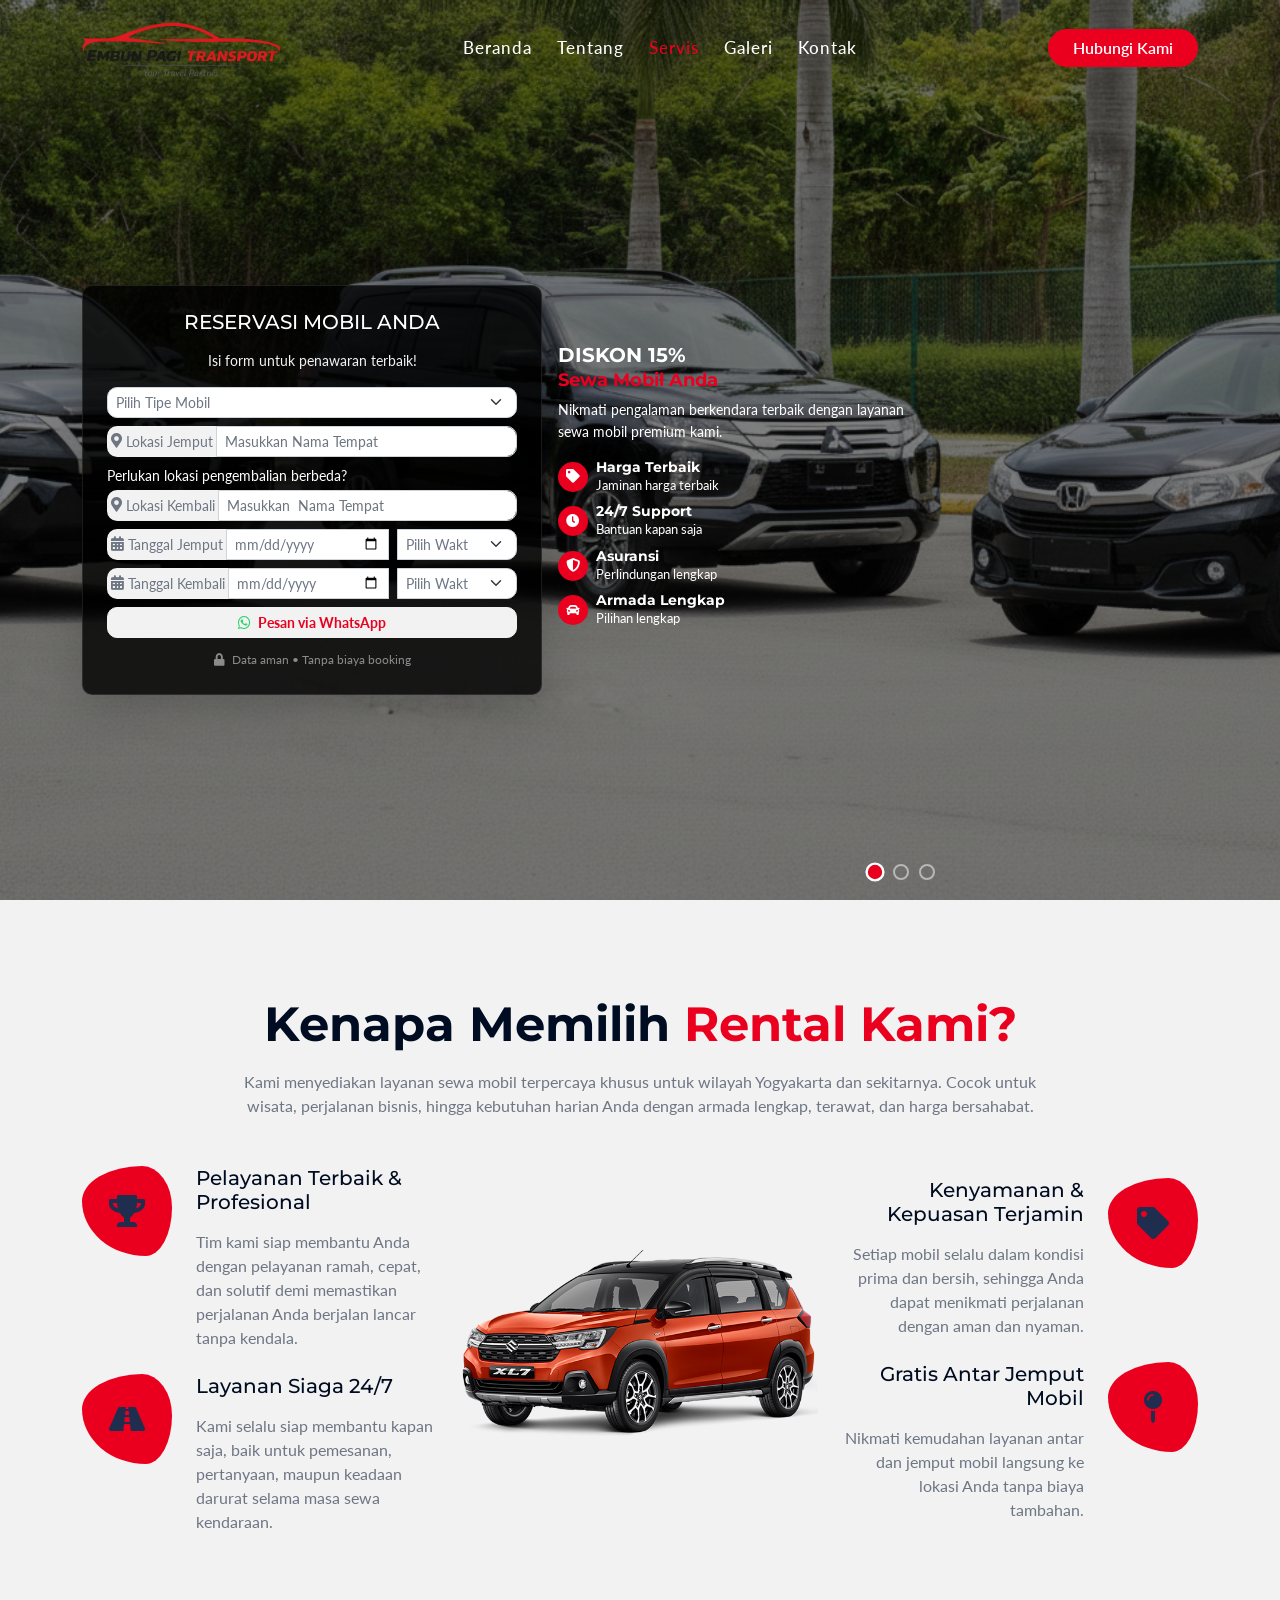
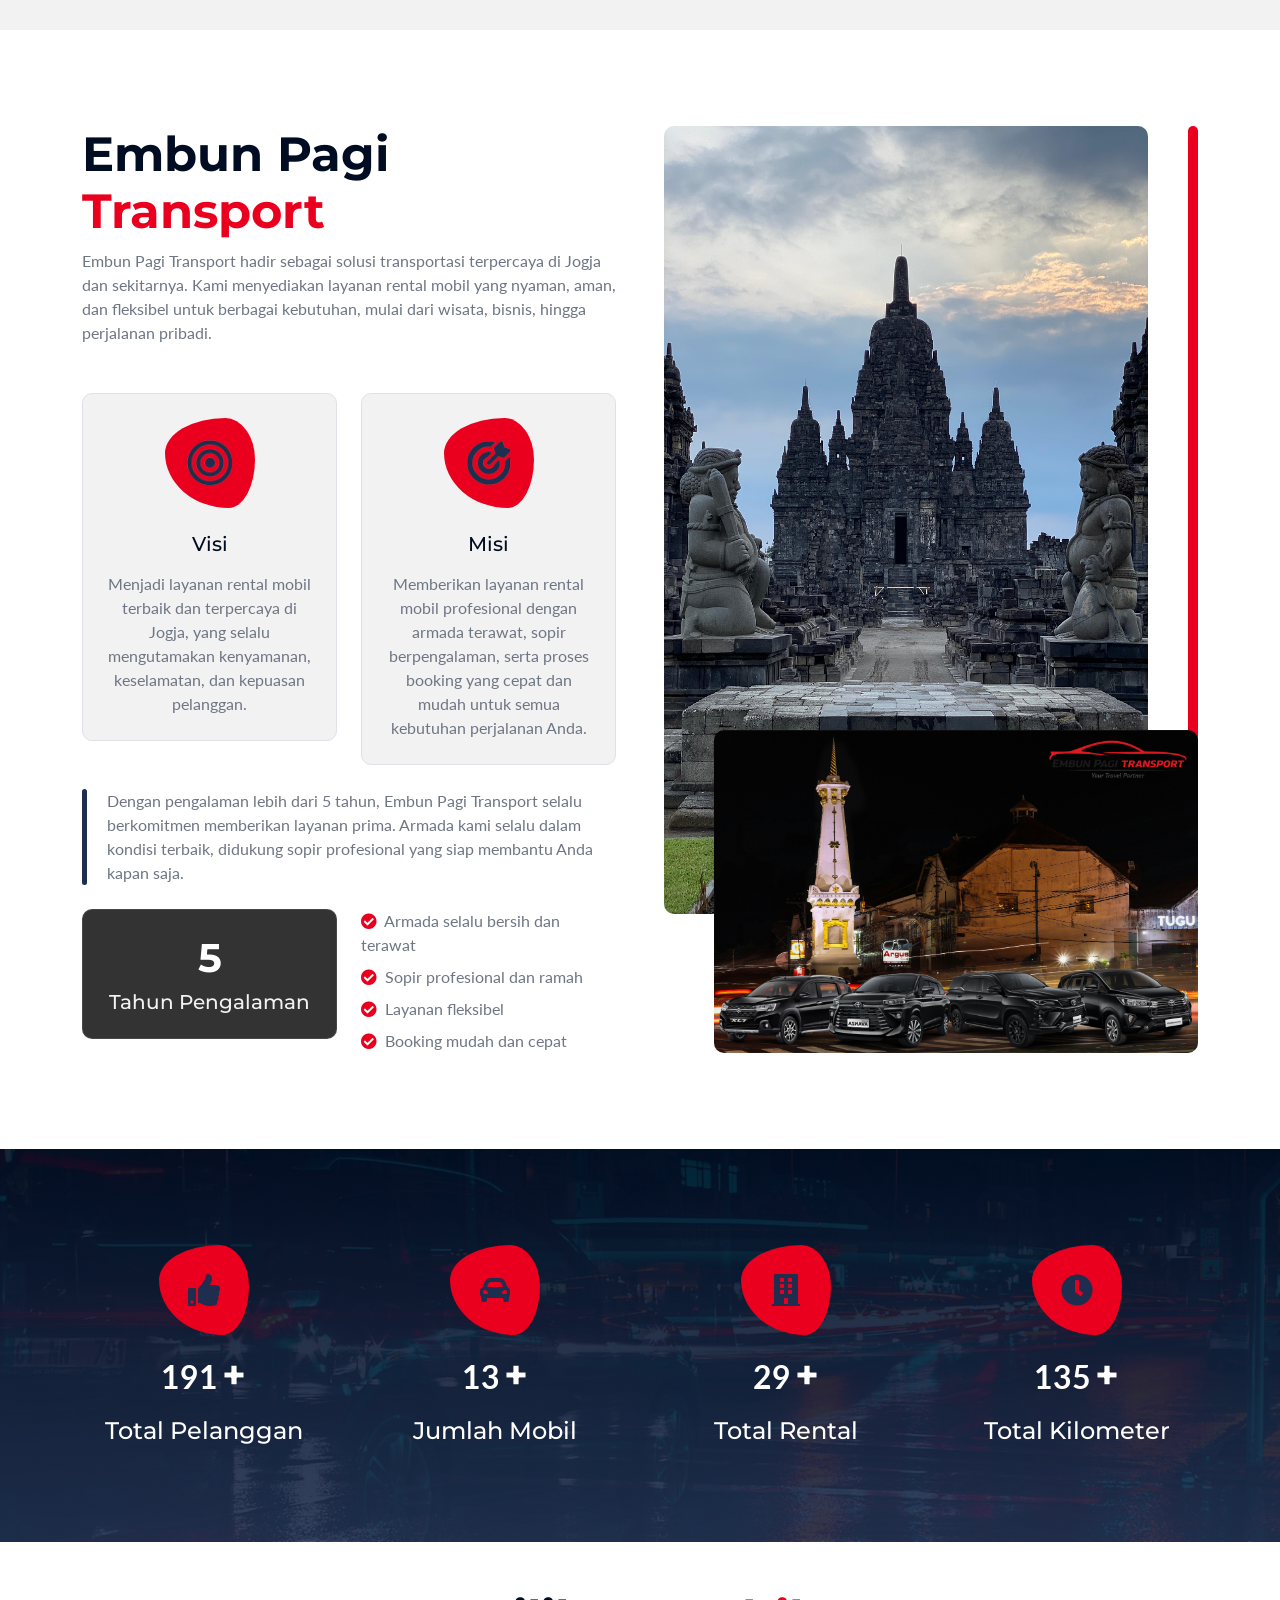
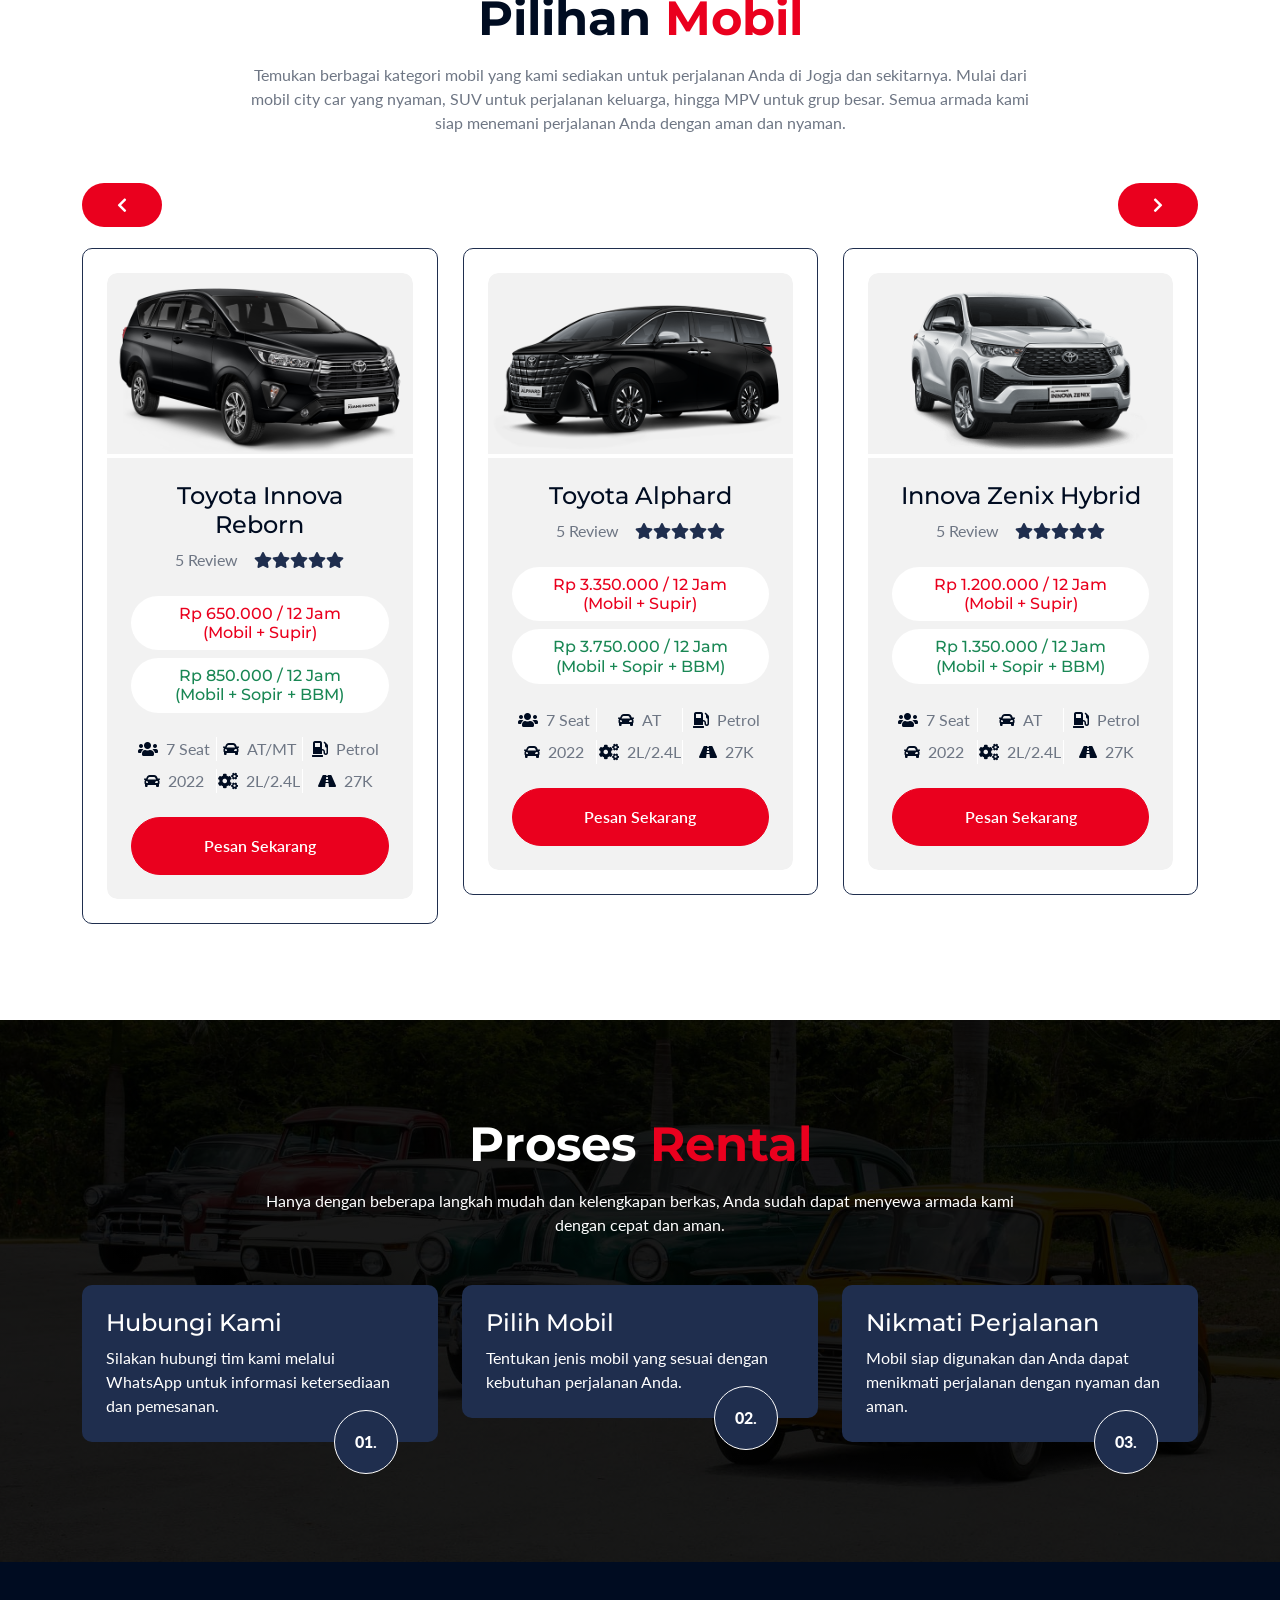
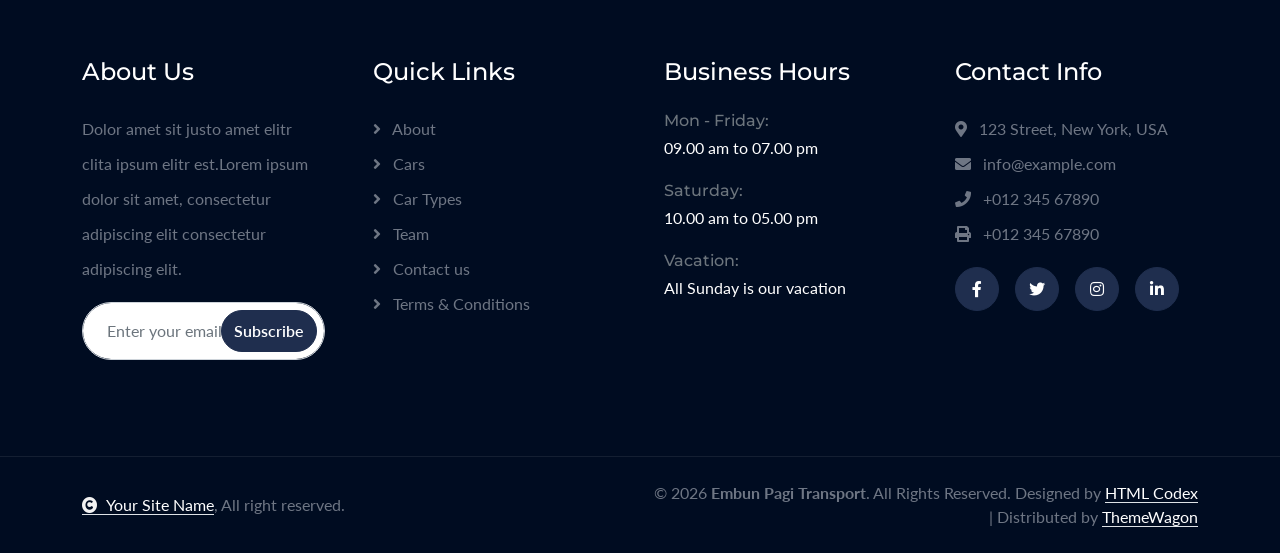
==== index.html @ fcfc1d63 "adding some images and service car list" ====
<!DOCTYPE html>
<html lang="en">

    <head>
        <meta charset="utf-8">
        <title>Embun Pagi Transport - Spesialis Rental Mobil Area Jogja</title>
        <link rel="icon" type="image/png" href="assets/logo.png">
        <meta content="width=device-width, initial-scale=1.0" name="viewport">
        <meta content="" name="keywords">
        <meta content="" name="description">

        <!-- Google Web Fonts -->
        <link rel="preconnect" href="https://fonts.googleapis.com">
        <link rel="preconnect" href="https://fonts.gstatic.com" crossorigin>
        <link href="https://fonts.googleapis.com/css2?family=Lato:ital,wght@0,400;0,700;0,900;1,400;1,700;1,900&family=Montserrat:ital,wght@0,100..900;1,100..900&display=swap" rel="stylesheet"> 

        <!-- Icon Font Stylesheet -->
        <link rel="stylesheet" href="https://use.fontawesome.com/releases/v5.15.4/css/all.css"/>
        <link href="https://cdn.jsdelivr.net/npm/bootstrap-icons@1.4.1/font/bootstrap-icons.css" rel="stylesheet">

        <!-- Libraries Stylesheet -->
        <link href="lib/animate/animate.min.css" rel="stylesheet">
        <link href="lib/owlcarousel/assets/owl.carousel.min.css" rel="stylesheet">


        <!-- Customized Bootstrap Stylesheet -->
        <link href="css/bootstrap.min.css" rel="stylesheet">

        <!-- Template Stylesheet -->
        <link href="css/style.css" rel="stylesheet">
    </head>

    <body>

        <!-- Spinner Start -->
        <div id="spinner" class="show bg-white position-fixed translate-middle w-100 vh-100 top-50 start-50 d-flex align-items-center justify-content-center">
            <div class="spinner-border text-primary" style="width: 3rem; height: 3rem;" role="status">
                <span class="sr-only">Loading...</span>
            </div>
        </div>
        <!-- Spinner End -->

        <!-- Navbar & Hero Start -->
        <div class="container-fluid nav-bar nav-absolute px-0 px-lg-4 py-lg-0">
            <div class="container">
                <nav class="navbar navbar-expand-lg py-0 navbar-light">
                    <a href="" class="navbar-brand p-0">
                     <img src="assets/logo.png" alt="Logo">
                    </a>
                    <button class="navbar-toggler" type="button" data-bs-toggle="collapse" data-bs-target="#navbarCollapse">
                        <span class="fa fa-bars"></span>
                    </button>
                    <div class="collapse navbar-collapse" id="navbarCollapse">
                        <div class="navbar-nav mx-auto py-0">
                            <a href="index.html" class="nav-item nav-link active">Beranda</a>
                            <a href="#about" class="nav-item nav-link">Tentang</a>
                            <a href="#cars" class="nav-item nav-link">Servis</a>
                            <a href="blog.html" class="nav-item nav-link">Galeri</a>
                            <a href="contact.html" class="nav-item nav-link">Kontak</a>
                        </div>
                        <a href="https://wa.me/628130909009009?text=halo%20saya%20tertarik%20untuk%20menyewa%20mobil.%20apakah%20ada%20mobil%20yang%20tersedia." 
                            class="btn btn-primary rounded-pill px-4" target="_blank">
                            Hubungi Kami
                        </a>
                    </div>
                </nav>
            </div>
        </div>
        
        <!-- Carousel Start -->
        <div class="header-carousel">
            <div id="carouselId" class="carousel slide" data-bs-ride="carousel" data-bs-interval="5000">
                <!-- Indicators -->
                <ol class="carousel-indicators">
                    <li data-bs-target="#carouselId" data-bs-slide-to="0" class="active"></li>
                    <li data-bs-target="#carouselId" data-bs-slide-to="1"></li>
                    <li data-bs-target="#carouselId" data-bs-slide-to="2"></li>
                </ol>
                
                <div class="carousel-inner" role="listbox">
                    <!-- Slide 1 -->
                    <div class="carousel-item active">
                        <img src="images/index1.png" class="img-fluid w-100" alt="Car Rental 1"/>
                    </div>
                    <!-- Slide 2 -->
                    <div class="carousel-item">
                        <img src="images/index2.png" class="img-fluid w-100" alt="Car Rental 2"/>
                    </div>
                    <!-- Slide 3 -->
                    <div class="carousel-item">
                        <img src="images/index3.png" class="img-fluid w-100" alt="Car Rental 3"/>
                    </div>
                </div>
            </div>
            
            <!-- Form yang selalu tampil di atas carousel -->
            <div class="carousel-form-overlay">
                <div class="container">
                    <div class="row g-2 align-items-center">
                        <!-- Form Section di Kiri - DIPERKECIL -->
                        <div class="col-lg-5 fadeInLeft animated" data-animation="fadeInLeft" data-delay="0.5s" style="animation-delay: 0.5s;">
                            <div class="bg-secondary rounded p-4 shadow-lg">
                                <h4 class="text-white mb-3 text-center" style="font-size: 1.25rem;">RESERVASI MOBIL ANDA</h4>
                                <p class="text-center text-light mb-3 small">Isi form untuk penawaran terbaik!</p>
                                <form>
                                    <div class="row g-2">
                                        <div class="col-12">
                                            <select class="form-select form-select-sm" aria-label="Pilih tipe mobil" id="carTypeSelect"> 
                                                <option selected>Pilih Tipe Mobil</option>
                                                <option value="1">Toyota Avanza - Ekonomis & Nyaman</option>
                                                <option value="2">Daihatsu Xenia - Praktis & Bersahabat</option>
                                                <option value="3">Suzuki Ertiga - Keluarga & Efisien</option>
                                                <option value="4">Mitsubishi Xpander - Stylish & Lega</option>
                                                <option value="5">Honda Mobilio - Modern & Irit</option>
                                                <option value="6">Toyota Innova - Luas & Premium</option>
                                                <option value="7">Toyota Fortuner - Tangguh & Berkelas</option>
                                                <option value="8">Mitsubishi Pajero Sport - Gagah & Mewah</option>
                                                <option value="9">Honda Brio - Ringkas & Lincah</option>
                                                <option value="10">Toyota Hiace - Rombongan & Nyaman</option>
                                            </select>
                                        </div>
                                        <div class="col-12">
                                            <div class="input-group input-group-sm"> <!-- input-group-sm -->
                                                <div class="d-flex align-items-center bg-light text-body rounded-start p-1"> <!-- p-2 menjadi p-1 -->
                                                    <span class="fas fa-map-marker-alt" style="font-size: 0.9rem;"></span> 
                                                    <span class="ms-1 small">Lokasi Jemput</span>
                                                </div>
                                                <input class="form-control form-control-sm" type="text" placeholder="Masukkan Nama Tempat"> <!-- form-control-sm -->
                                            </div>
                                        </div>
                                        <div class="col-12">
                                            <a href="#" class="text-start text-white d-block mb-1 small">Perlukan lokasi pengembalian berbeda?</a> <!-- mb-2 menjadi mb-1, small -->
                                            <div class="input-group input-group-sm"> <!-- input-group-sm -->
                                                <div class="d-flex align-items-center bg-light text-body rounded-start p-1"> <!-- p-2 menjadi p-1 -->
                                                    <span class="fas fa-map-marker-alt" style="font-size: 0.9rem;"></span>
                                                    <span class="ms-1 small">Lokasi Kembali</span>
                                                </div>
                                                <input class="form-control form-control-sm" type="text" placeholder="Masukkan  Nama Tempat"> <!-- form-control-sm -->
                                            </div>
                                        </div>
                                        <div class="col-12">
                                            <div class="input-group input-group-sm"> <!-- input-group-sm -->
                                                <div class="d-flex align-items-center bg-light text-body rounded-start p-1"> <!-- p-2 menjadi p-1 -->
                                                    <span class="fas fa-calendar-alt" style="font-size: 0.9rem;"></span>
                                                    <span class="ms-1 small">Tanggal Jemput</span>
                                                </div>
                                                <input class="form-control form-control-sm" type="date">
                                                <select class="form-select form-select-sm ms-2" style="flex: 0 0 120px;"> 
                                                    <option selected>Pilih Waktu</option>
                                                    <option value="6">06:00 Pagi</option>
                                                    <option value="7">07:00 Pagi</option>
                                                    <option value="8">08:00 Pagi</option>
                                                    <option value="9">09:00 Pagi</option>
                                                    <option value="10">10:00 Pagi</option>
                                                    <option value="11">11:00 Pagi</option>
                                                    <option value="12">12:00 Siang</option>
                                                    <option value="13">13:00 Siang</option>
                                                    <option value="14">14:00 Siang</option>
                                                    <option value="15">15:00 Sore</option>
                                                    <option value="16">16:00 Sore</option>
                                                    <option value="17">17:00 Sore</option>
                                                    <option value="18">18:00 Sore</option>
                                                    <option value="19">19:00 Sore</option>
                                                    <option value="20">20:00 Sore</option>
                                                    <option value="21">21:00 Sore</option>
                                                    <option value="22">22:00 Sore</option>
                                                    <option value="23">23:00 Sore</option>
                                                    <option value="24">24:00 Sore</option>
                                                </select>
                                            </div>
                                        </div>
                                        <div class="col-12">
                                            <div class="input-group input-group-sm"> <!-- input-group-sm -->
                                                <div class="d-flex align-items-center bg-light text-body rounded-start p-1"> <!-- p-2 menjadi p-1 -->
                                                    <span class="fas fa-calendar-alt" style="font-size: 0.9rem;"></span>
                                                    <span class="ms-1 small">Tanggal Kembali</span> <!-- small -->
                                                </div>
                                                <input class="form-control form-control-sm" type="date"> <!-- form-control-sm -->
                                                <select class="form-select form-select-sm ms-2" style="flex: 0 0 120px;"> <!-- form-select-sm, ms-3 menjadi ms-2, width tetap -->
                                                    <option selected>Pilih Waktu</option>
                                                    <option value="6">06:00 Pagi</option>
                                                    <option value="7">07:00 Pagi</option>
                                                    <option value="8">08:00 Pagi</option>
                                                    <option value="9">09:00 Pagi</option>
                                                    <option value="10">10:00 Pagi</option>
                                                    <option value="11">11:00 Pagi</option>
                                                    <option value="12">12:00 Siang</option>
                                                    <option value="13">13:00 Siang</option>
                                                    <option value="14">14:00 Siang</option>
                                                    <option value="15">15:00 Sore</option>
                                                    <option value="16">16:00 Sore</option>
                                                    <option value="17">17:00 Sore</option>
                                                    <option value="18">18:00 Sore</option>
                                                    <option value="19">19:00 Sore</option>
                                                    <option value="20">20:00 Sore</option>
                                                    <option value="21">21:00 Sore</option>
                                                    <option value="22">22:00 Sore</option>
                                                    <option value="23">23:00 Sore</option>
                                                    <option value="24">24:00 Sore</option>
                                                </select>
                                            </div>
                                        </div>
                                        <div class="col-12">
                                            <button type="button" 
                                                    target="_blank"
                                                    class="btn btn-light w-100 py-1 fw-bold" 
                                                    style="font-size: 0.9rem;"
                                                    id="whatsappButton">
                                                <i class="fab fa-whatsapp me-1" style="font-size: 0.9rem; color: #25D366;"></i> Pesan via WhatsApp
                                            </button>
                                        </div>

                                        <div class="col-12 text-center">
                                            <small class="text-white-50" style="font-size: 0.75rem;">
                                                <i class="fas fa-lock me-1"></i> Data aman • Tanpa biaya booking
                                            </small>
                                        </div>
                                    </div>
                                </form>
                            </div>
                        </div>
                        
                        <!-- Text Content di Kanan - DIPERKECIL -->
                        <div class="col-lg-7 d-none d-lg-block fadeInRight animated" data-animation="fadeInRight" data-delay="1s" style="animation-delay: 1s;">
                            <div class="text-content-container ms-lg-2">
                                <h2 class="h5 fw-bold mb-2 text-white">DISKON 15%<br><span class="text-primary" style="font-size: 1.1rem;">Sewa Mobil Anda</span></h2>
                                <p class="mb-3 small text-white" style="font-size: 0.9rem;">Nikmati pengalaman berkendara terbaik dengan layanan<br>sewa mobil premium kami.</p>
                                
                                <div class="features-list">
                                    <div class="feature-item d-flex align-items-center mt-2 mb-2">
                                        <div class="feature-icon rounded-circle bg-primary text-white d-flex align-items-center justify-content-center me-2" style="width: 30px; height: 30px; font-size: 0.85rem;">
                                            <i class="fas fa-tag"></i>
                                        </div>
                                        <div>
                                            <h6 class="mb-0 fw-bold text-white" style="font-size: 0.9rem;">Harga Terbaik</h6>
                                            <p class="mb-0 small text-white" style="font-size: 0.8rem;">Jaminan harga terbaik</p>
                                        </div>
                                    </div>
                                    
                                    <div class="feature-item d-flex align-items-center mt-2 mb-2">
                                        <div class="feature-icon rounded-circle bg-primary text-white d-flex align-items-center justify-content-center me-2" style="width: 30px; height: 30px; font-size: 0.85rem;">
                                            <i class="fas fa-clock"></i>
                                        </div>
                                        <div>
                                            <h6 class="mb-0 fw-bold text-white" style="font-size: 0.9rem;">24/7 Support</h6>
                                            <p class="mb-0 small text-white" style="font-size: 0.8rem;">Bantuan kapan saja</p>
                                        </div>
                                    </div>
                                    
                                    <div class="feature-item d-flex align-items-center mt-2 mb-2">
                                        <div class="feature-icon rounded-circle bg-primary text-white d-flex align-items-center justify-content-center me-2" style="width: 30px; height: 30px; font-size: 0.85rem;">
                                            <i class="fas fa-shield-alt"></i>
                                        </div>
                                        <div>
                                            <h6 class="mb-0 fw-bold text-white" style="font-size: 0.9rem;">Asuransi</h6>
                                            <p class="mb-0 small text-white" style="font-size: 0.8rem;">Perlindungan lengkap</p>
                                        </div>
                                    </div>
                                    
                                    <div class="feature-item d-flex align-items-center mt-2 mb-2">
                                        <div class="feature-icon rounded-circle bg-primary text-white d-flex align-items-center justify-content-center me-2" style="width: 30px; height: 30px; font-size: 0.85rem;">
                                            <i class="fas fa-car"></i>
                                        </div>
                                        <div>
                                            <h6 class="mb-0 fw-bold text-white" style="font-size: 0.9rem;">Armada Lengkap</h6>
                                            <p class="mb-0 small text-white" style="font-size: 0.8rem;">Pilihan lengkap</p>
                                        </div>
                                    </div>
                                </div>
                            </div>
                        </div>
                    </div>
                </div>
            </div>
        </div>
        <!-- Carousel End -->

        <!-- Features Start -->
        <div class="container-fluid feature py-5">
            <div class="container py-5">
                <div class="text-center mx-auto pb-5 wow fadeInUp" data-wow-delay="0.1s" style="max-width: 800px;">
                    <h1 class="display-5 text-capitalize mb-3">Kenapa Memilih <span class="text-primary">Rental Kami?</span></h1>
                    <p class="mb-0">
                        Kami menyediakan layanan sewa mobil terpercaya khusus untuk wilayah Yogyakarta dan sekitarnya. 
                        Cocok untuk wisata, perjalanan bisnis, hingga kebutuhan harian Anda dengan armada lengkap, terawat, dan harga bersahabat.
                    </p>
                </div>
                <div class="row g-4 align-items-center">
                    <div class="col-xl-4">
                        <div class="row gy-4 gx-0">
                            <div class="col-12 wow fadeInUp" data-wow-delay="0.1s">
                                <div class="feature-item">
                                    <div class="feature-icon">
                                        <span class="fa fa-trophy fa-2x"></span>
                                    </div>
                                    <div class="ms-4">
                                        <h5 class="mb-3">Pelayanan Terbaik & Profesional</h5>
                                        <p class="mb-0">
                                            Tim kami siap membantu Anda dengan pelayanan ramah, cepat, dan solutif demi memastikan perjalanan Anda berjalan lancar tanpa kendala.
                                        </p>
                                    </div>
                                </div>
                            </div>
                            <div class="col-12 wow fadeInUp" data-wow-delay="0.3s">
                                <div class="feature-item">
                                    <div class="feature-icon">
                                        <span class="fa fa-road fa-2x"></span>
                                    </div>
                                    <div class="ms-4">
                                        <h5 class="mb-3">Layanan Siaga 24/7</h5>
                                        <p class="mb-0">
                                            Kami selalu siap membantu kapan saja, baik untuk pemesanan, pertanyaan, maupun keadaan darurat selama masa sewa kendaraan.
                                        </p>
                                    </div>
                                </div>
                            </div>
                        </div>
                    </div>
                    <div class="col-lg-12 col-xl-4 wow fadeInUp" data-wow-delay="0.2s">
                        <img src="assets/xl7-orange.png" class="img-fluid w-100" style="object-fit: cover;" alt="Img">
                    </div>
                    <div class="col-xl-4">
                        <div class="row gy-4 gx-0">
                            <div class="col-12 wow fadeInUp" data-wow-delay="0.1s">
                                <div class="feature-item justify-content-end">
                                    <div class="text-end me-4">
                                        <h5 class="mb-3">Kenyamanan & Kepuasan Terjamin</h5>
                                        <p class="mb-0">
                                            Setiap mobil selalu dalam kondisi prima dan bersih, sehingga Anda dapat menikmati perjalanan dengan aman dan nyaman.
                                        </p>
                                    </div>
                                    <div class="feature-icon">
                                        <span class="fa fa-tag fa-2x"></span>
                                    </div>
                                </div>
                            </div>
                            <div class="col-12 wow fadeInUp" data-wow-delay="0.3s">
                                <div class="feature-item justify-content-end">
                                    <div class="text-end me-4">
                                        <h5 class="mb-3">Gratis Antar Jemput Mobil</h5>
                                        <p class="mb-0">
                                            Nikmati kemudahan layanan antar dan jemput mobil langsung ke lokasi Anda tanpa biaya tambahan.
                                        </p>
                                    </div>
                                    <div class="feature-icon">
                                        <span class="fa fa-map-pin fa-2x"></span>
                                    </div>
                                </div>
                            </div>
                        </div>
                    </div>
                </div>
            </div>
        </div>
        <!-- Features End -->

        <!-- About Start -->
        <div class="container-fluid overflow-hidden about py-5" id="about">
            <div class="container py-5">
                <div class="row g-5">
                    <div class="col-xl-6 wow fadeInLeft" data-wow-delay="0.2s">
                        <div class="about-item">
                            <div class="pb-5">
                                <h1 class="display-5 text-capitalize">Embun Pagi <span class="text-primary">Transport</span></h1>
                                <p class="mb-0">
                                    Embun Pagi Transport hadir sebagai solusi transportasi terpercaya di Jogja dan sekitarnya. 
                                    Kami menyediakan layanan rental mobil yang nyaman, aman, dan fleksibel untuk berbagai kebutuhan, mulai dari wisata, bisnis, hingga perjalanan pribadi.
                                </p>
                            </div>
                            <div class="row g-4">
                                <div class="col-lg-6">
                                    <div class="about-item-inner border p-4">
                                        <div class="about-icon mb-4">
                                            <img src="img/about-icon-1.png" class="img-fluid w-50 h-50" alt="Icon">
                                        </div>
                                        <h5 class="mb-3">Visi</h5>
                                        <p class="mb-0">
                                            Menjadi layanan rental mobil terbaik dan terpercaya di Jogja, yang selalu mengutamakan kenyamanan, keselamatan, dan kepuasan pelanggan.
                                        </p>
                                    </div>
                                </div>
                                <div class="col-lg-6">
                                    <div class="about-item-inner border p-4">
                                        <div class="about-icon mb-4">
                                            <img src="img/about-icon-2.png" class="img-fluid h-50 w-50" alt="Icon">
                                        </div>
                                        <h5 class="mb-3">Misi</h5>
                                        <p class="mb-0">
                                            Memberikan layanan rental mobil profesional dengan armada terawat, sopir berpengalaman, serta proses booking yang cepat dan mudah untuk semua kebutuhan perjalanan Anda.
                                        </p>
                                    </div>
                                </div>
                            </div>
                            <p class="text-item my-4">
                                Dengan pengalaman lebih dari 5 tahun, Embun Pagi Transport selalu berkomitmen memberikan layanan prima. 
                                Armada kami selalu dalam kondisi terbaik, didukung sopir profesional yang siap membantu Anda kapan saja.
                            </p>
                            <div class="row g-4">
                                <div class="col-lg-6">
                                    <div class="text-center rounded bg-secondary p-4">
                                        <h1 class="display-6 text-white">5</h1>
                                        <h5 class="text-light mb-0">Tahun Pengalaman</h5>
                                    </div>
                                </div>
                                <div class="col-lg-6">
                                    <div class="rounded">
                                        <p class="mb-2"><i class="fa fa-check-circle text-primary me-1"></i> Armada selalu bersih dan terawat</p>
                                        <p class="mb-2"><i class="fa fa-check-circle text-primary me-1"></i> Sopir profesional dan ramah</p>
                                        <p class="mb-2"><i class="fa fa-check-circle text-primary me-1"></i> Layanan fleksibel</p>
                                        <p class="mb-0"><i class="fa fa-check-circle text-primary me-1"></i> Booking mudah dan cepat</p>
                                    </div>
                                </div>
                            </div>
                        </div>
                    </div>
                    <div class="col-xl-6 wow fadeInRight" data-wow-delay="0.2s">
                        <div class="about-img">
                            <div class="img-1">
                                <img src="assets/prambanan.jpg" class="img-fluid rounded h-100 w-100" alt="">
                            </div>
                            <div class="img-2">
                                <img src="assets/about-2.png" class="img-fluid rounded w-100" alt="">
                            </div>
                        </div>
                    </div>
                </div>
            </div>
        </div>
        <!-- About End -->

        <!-- Fact Counter -->
        <div class="container-fluid counter bg-secondary py-5">
            <div class="container py-5">
                <div class="row g-5">
                    <div class="col-md-6 col-lg-6 col-xl-3 wow fadeInUp" data-wow-delay="0.1s">
                        <div class="counter-item text-center">
                            <div class="counter-item-icon mx-auto">
                                <i class="fas fa-thumbs-up fa-2x"></i>
                            </div>
                            <div class="counter-counting my-3">
                                <span class="text-white fs-2 fw-bold" data-toggle="counter-up">829</span>
                                <span class="h1 fw-bold text-white">+</span>
                            </div>
                            <h4 class="text-white mb-0">Total Pelanggan</h4>
                        </div>
                    </div>
                    <div class="col-md-6 col-lg-6 col-xl-3 wow fadeInUp" data-wow-delay="0.3s">
                        <div class="counter-item text-center">
                            <div class="counter-item-icon mx-auto">
                                <i class="fas fa-car-alt fa-2x"></i>
                            </div>
                            <div class="counter-counting my-3">
                                <span class="text-white fs-2 fw-bold" data-toggle="counter-up">56</span>
                                <span class="h1 fw-bold text-white">+</span>
                            </div>
                            <h4 class="text-white mb-0">Jumlah Mobil</h4>
                        </div>
                    </div>
                    <div class="col-md-6 col-lg-6 col-xl-3 wow fadeInUp" data-wow-delay="0.5s">
                        <div class="counter-item text-center">
                            <div class="counter-item-icon mx-auto">
                                <i class="fas fa-building fa-2x"></i>
                            </div>
                            <div class="counter-counting my-3">
                                <span class="text-white fs-2 fw-bold" data-toggle="counter-up">127</span>
                                <span class="h1 fw-bold text-white">+</span>
                            </div>
                            <h4 class="text-white mb-0">Total Rental</h4>
                        </div>
                    </div>
                    <div class="col-md-6 col-lg-6 col-xl-3 wow fadeInUp" data-wow-delay="0.7s">
                        <div class="counter-item text-center">
                            <div class="counter-item-icon mx-auto">
                                <i class="fas fa-clock fa-2x"></i>
                            </div>
                            <div class="counter-counting my-3">
                                <span class="text-white fs-2 fw-bold" data-toggle="counter-up">589</span>
                                <span class="h1 fw-bold text-white">+</span>
                            </div>
                            <h4 class="text-white mb-0">Total Kilometer</h4>
                        </div>
                    </div>
                </div>
            </div>
        </div>
        <!-- Fact Counter -->

        <!-- Services Start -->
        <!--
        <div class="container-fluid service py-5">
            <div class="container py-5">
                <div class="text-center mx-auto pb-5 wow fadeInUp" data-wow-delay="0.1s" style="max-width: 800px;">
                    <h1 class="display-5 text-capitalize mb-3">Cental <span class="text-primary">Services</span></h1>
                    <p class="mb-0">Lorem ipsum dolor sit amet, consectetur adipisicing elit. Ut amet nemo expedita asperiores commodi accusantium at cum harum, excepturi, quia tempora cupiditate! Adipisci facilis modi quisquam quia distinctio,
                    </p>
                </div>
                <div class="row g-4">
                    <div class="col-md-6 col-lg-4 wow fadeInUp" data-wow-delay="0.1s">
                        <div class="service-item p-4">
                            <div class="service-icon mb-4">
                                <i class="fa fa-phone-alt fa-2x"></i>
                            </div>
                            <h5 class="mb-3">Phone Reservation</h5>
                            <p class="mb-0">Lorem ipsum dolor sit amet consectetur adipisicing elit. Reprehenderit ipsam quasi quibusdam ipsa perferendis iusto?</p>
                        </div>
                    </div>
                    <div class="col-md-6 col-lg-4 wow fadeInUp" data-wow-delay="0.3s">
                        <div class="service-item p-4">
                            <div class="service-icon mb-4">
                                <i class="fa fa-money-bill-alt fa-2x"></i>
                            </div>
                            <h5 class="mb-3">Special Rates</h5>
                            <p class="mb-0">Lorem ipsum dolor sit amet consectetur adipisicing elit. Reprehenderit ipsam quasi quibusdam ipsa perferendis iusto?</p>
                        </div>
                    </div>
                    <div class="col-md-6 col-lg-4 wow fadeInUp" data-wow-delay="0.5s">
                        <div class="service-item p-4">
                            <div class="service-icon mb-4">
                                <i class="fa fa-road fa-2x"></i>
                            </div>
                            <h5 class="mb-3">One Way Rental</h5>
                            <p class="mb-0">Lorem ipsum dolor sit amet consectetur adipisicing elit. Reprehenderit ipsam quasi quibusdam ipsa perferendis iusto?</p>
                        </div>
                    </div>
                    <div class="col-md-6 col-lg-4 wow fadeInUp" data-wow-delay="0.1s">
                        <div class="service-item p-4">
                            <div class="service-icon mb-4">
                                <i class="fa fa-umbrella fa-2x"></i>
                            </div>
                            <h5 class="mb-3">Life Insurance</h5>
                            <p class="mb-0">Lorem ipsum dolor sit amet consectetur adipisicing elit. Reprehenderit ipsam quasi quibusdam ipsa perferendis iusto?</p>
                        </div>
                    </div>
                    <div class="col-md-6 col-lg-4 wow fadeInUp" data-wow-delay="0.3s">
                        <div class="service-item p-4">
                            <div class="service-icon mb-4">
                                <i class="fa fa-building fa-2x"></i>
                            </div>
                            <h5 class="mb-3">City to City</h5>
                            <p class="mb-0">Lorem ipsum dolor sit amet consectetur adipisicing elit. Reprehenderit ipsam quasi quibusdam ipsa perferendis iusto?</p>
                        </div>
                    </div>
                    <div class="col-md-6 col-lg-4 wow fadeInUp" data-wow-delay="0.5s">
                        <div class="service-item p-4">
                            <div class="service-icon mb-4">
                                <i class="fa fa-car-alt fa-2x"></i>
                            </div>
                            <h5 class="mb-3">Free Rides</h5>
                            <p class="mb-0">Lorem ipsum dolor sit amet consectetur adipisicing elit. Reprehenderit ipsam quasi quibusdam ipsa perferendis iusto?</p>
                        </div>
                    </div>
                </div>
            </div>
        </div>
        -->
        <!-- Services End -->

        <!-- Car categories Start -->
        <div class="container-fluid categories py-5" id="cars">
            <div class="container pb-5">
                <div class="text-center mx-auto pb-5 wow fadeInUp" data-wow-delay="0.1s" style="max-width: 800px;">
                    <h1 class="display-5 text-capitalize mb-3">Pilihan <span class="text-primary">Mobil</span></h1>
                    <p class="mb-0">
                        Temukan berbagai kategori mobil yang kami sediakan untuk perjalanan Anda di Jogja dan sekitarnya. 
                        Mulai dari mobil city car yang nyaman, SUV untuk perjalanan keluarga, hingga MPV untuk grup besar. 
                        Semua armada kami siap menemani perjalanan Anda dengan aman dan nyaman.
                    </p>
                </div>
                <div class="categories-carousel owl-carousel wow fadeInUp" data-wow-delay="0.1s">
                    <div class="categories-item p-4">
                        <div class="categories-item-inner">
                            <div class="categories-img rounded-top">
                                <img src="assets/innova-black.png" class="img-fluid w-100 rounded-top" alt="">
                            </div>
                            <div class="categories-content rounded-bottom p-4">
                                <h4>Toyota Innova Reborn</h4>
                                <div class="categories-review mb-4">
                                    <div class="me-3">5 Review</div>
                                    <div class="d-flex justify-content-center text-secondary">
                                        <i class="fas fa-star"></i>
                                        <i class="fas fa-star"></i>
                                        <i class="fas fa-star"></i>
                                        <i class="fas fa-star"></i>
                                        <i class="fas fa-star"></i>
                                        <!--<i class="fas fa-star text-body"></i>-->
                                    </div>
                                </div>
                                <div class="mb-4 text-center">
                                    <h6 class="bg-white text-primary rounded-pill py-2 px-4 mb-2">
                                        Rp 650.000 / 12 Jam <br> (Mobil + Supir)
                                    </h6>
                                    <h6 class="bg-white text-success rounded-pill py-2 px-4 mb-0">
                                        Rp 850.000 / 12 Jam <br> (Mobil + Sopir + BBM)
                                    </h6>
                                </div>
                                <div class="row gy-2 gx-0 text-center mb-4">
                                    <div class="col-4 border-end border-white">
                                        <i class="fa fa-users text-dark"></i> <span class="text-body ms-1">7 Seat</span>
                                    </div>
                                    <div class="col-4 border-end border-white">
                                        <i class="fa fa-car text-dark"></i> <span class="text-body ms-1">AT/MT</span>
                                    </div>
                                    <div class="col-4">
                                        <i class="fa fa-gas-pump text-dark"></i> <span class="text-body ms-1">Petrol</span>
                                    </div>
                                    <div class="col-4 border-end border-white">
                                        <i class="fa fa-car text-dark"></i> <span class="text-body ms-1">2022</span>
                                    </div>
                                    <div class="col-4 border-end border-white">
                                        <i class="fa fa-cogs text-dark"></i> <span class="text-body ms-1">2L/2.4L</span>
                                    </div>
                                    <div class="col-4">
                                        <i class="fa fa-road text-dark"></i> <span class="text-body ms-1">27K</span>
                                    </div>
                                </div>
                                <a href="#" class="btn btn-primary rounded-pill d-flex justify-content-center py-3">Pesan Sekarang</a>
                            </div>
                        </div>
                    </div>
                    <div class="categories-item p-4">
                        <div class="categories-item-inner">
                            <div class="categories-img rounded-top">
                                <img src="assets/alphard.png" class="img-fluid w-100 rounded-top" alt="">
                            </div>
                            <div class="categories-content rounded-bottom p-4">
                                <h4>Toyota Alphard</h4>
                                <div class="categories-review mb-4">
                                    <div class="me-3">5 Review</div>
                                    <div class="d-flex justify-content-center text-secondary">
                                        <i class="fas fa-star"></i>
                                        <i class="fas fa-star"></i>
                                        <i class="fas fa-star"></i>
                                        <i class="fas fa-star"></i>
                                        <i class="fas fa-star"></i>
                                        <!--<i class="fas fa-star text-body"></i>-->
                                    </div>
                                </div>
                                <div class="mb-4 text-center">
                                    <h6 class="bg-white text-primary rounded-pill py-2 px-4 mb-2">
                                        Rp 3.350.000 / 12 Jam <br> (Mobil + Supir)
                                    </h6>
                                    <h6 class="bg-white text-success rounded-pill py-2 px-4 mb-0">
                                        Rp 3.750.000 / 12 Jam <br> (Mobil + Sopir + BBM)
                                    </h6>
                                </div>
                                <div class="row gy-2 gx-0 text-center mb-4">
                                    <div class="col-4 border-end border-white">
                                        <i class="fa fa-users text-dark"></i> <span class="text-body ms-1">7 Seat</span>
                                    </div>
                                    <div class="col-4 border-end border-white">
                                        <i class="fa fa-car text-dark"></i> <span class="text-body ms-1">AT</span>
                                    </div>
                                    <div class="col-4">
                                        <i class="fa fa-gas-pump text-dark"></i> <span class="text-body ms-1">Petrol</span>
                                    </div>
                                    <div class="col-4 border-end border-white">
                                        <i class="fa fa-car text-dark"></i> <span class="text-body ms-1">2022</span>
                                    </div>
                                    <div class="col-4 border-end border-white">
                                        <i class="fa fa-cogs text-dark"></i> <span class="text-body ms-1">2L/2.4L</span>
                                    </div>
                                    <div class="col-4">
                                        <i class="fa fa-road text-dark"></i> <span class="text-body ms-1">27K</span>
                                    </div>
                                </div>
                                <a href="#" class="btn btn-primary rounded-pill d-flex justify-content-center py-3">Pesan Sekarang</a>
                            </div>
                        </div>
                    </div>
                    <div class="categories-item p-4">
                        <div class="categories-item-inner">
                            <div class="categories-img rounded-top">
                                <img src="assets/zenix-hybrid.png" class="img-fluid w-100 rounded-top" alt="">
                            </div>
                            <div class="categories-content rounded-bottom p-4">
                                <h4>Innova Zenix Hybrid</h4>
                                <div class="categories-review mb-4">
                                    <div class="me-3">5 Review</div>
                                    <div class="d-flex justify-content-center text-secondary">
                                        <i class="fas fa-star"></i>
                                        <i class="fas fa-star"></i>
                                        <i class="fas fa-star"></i>
                                        <i class="fas fa-star"></i>
                                        <i class="fas fa-star"></i>
                                        <!--<i class="fas fa-star text-body"></i>-->
                                    </div>
                                </div>
                                <div class="mb-4 text-center">
                                    <h6 class="bg-white text-primary rounded-pill py-2 px-4 mb-2">
                                        Rp 1.200.000 / 12 Jam <br> (Mobil + Supir)
                                    </h6>
                                    <h6 class="bg-white text-success rounded-pill py-2 px-4 mb-0">
                                        Rp 1.350.000 / 12 Jam <br> (Mobil + Sopir + BBM)
                                    </h6>
                                </div>
                                <div class="row gy-2 gx-0 text-center mb-4">
                                    <div class="col-4 border-end border-white">
                                        <i class="fa fa-users text-dark"></i> <span class="text-body ms-1">7 Seat</span>
                                    </div>
                                    <div class="col-4 border-end border-white">
                                        <i class="fa fa-car text-dark"></i> <span class="text-body ms-1">AT</span>
                                    </div>
                                    <div class="col-4">
                                        <i class="fa fa-gas-pump text-dark"></i> <span class="text-body ms-1">Petrol</span>
                                    </div>
                                    <div class="col-4 border-end border-white">
                                        <i class="fa fa-car text-dark"></i> <span class="text-body ms-1">2022</span>
                                    </div>
                                    <div class="col-4 border-end border-white">
                                        <i class="fa fa-cogs text-dark"></i> <span class="text-body ms-1">2L/2.4L</span>
                                    </div>
                                    <div class="col-4">
                                        <i class="fa fa-road text-dark"></i> <span class="text-body ms-1">27K</span>
                                    </div>
                                </div>
                                <a href="#" class="btn btn-primary rounded-pill d-flex justify-content-center py-3">Pesan Sekarang</a>
                            </div>
                        </div>
                    </div>
                    <div class="categories-item p-4">
                        <div class="categories-item-inner">
                            <div class="categories-img rounded-top">
                                <img src="assets/zenix-g.png" class="img-fluid w-100 rounded-top" alt="">
                            </div>
                            <div class="categories-content rounded-bottom p-4">
                                <h4>Innova Zenix Tipe G</h4>
                                <div class="categories-review mb-4">
                                    <div class="me-3">5 Review</div>
                                    <div class="d-flex justify-content-center text-secondary">
                                        <i class="fas fa-star"></i>
                                        <i class="fas fa-star"></i>
                                        <i class="fas fa-star"></i>
                                        <i class="fas fa-star"></i>
                                        <i class="fas fa-star"></i>
                                        <!--<i class="fas fa-star text-body"></i>-->
                                    </div>
                                </div>
                                <div class="mb-4 text-center">
                                    <h6 class="bg-white text-primary rounded-pill py-2 px-4 mb-2">
                                        Rp 850.000 / 12 Jam <br> (Mobil + Supir)
                                    </h6>
                                    <h6 class="bg-white text-success rounded-pill py-2 px-4 mb-0">
                                        Rp 950.000 / 12 Jam <br> (Mobil + Sopir + BBM)
                                    </h6>
                                </div>
                                <div class="row gy-2 gx-0 text-center mb-4">
                                    <div class="col-4 border-end border-white">
                                        <i class="fa fa-users text-dark"></i> <span class="text-body ms-1">7 Seat</span>
                                    </div>
                                    <div class="col-4 border-end border-white">
                                        <i class="fa fa-car text-dark"></i> <span class="text-body ms-1">AT</span>
                                    </div>
                                    <div class="col-4">
                                        <i class="fa fa-gas-pump text-dark"></i> <span class="text-body ms-1">Petrol</span>
                                    </div>
                                    <div class="col-4 border-end border-white">
                                        <i class="fa fa-car text-dark"></i> <span class="text-body ms-1">2022</span>
                                    </div>
                                    <div class="col-4 border-end border-white">
                                        <i class="fa fa-cogs text-dark"></i> <span class="text-body ms-1">2L/2.4L</span>
                                    </div>
                                    <div class="col-4">
                                        <i class="fa fa-road text-dark"></i> <span class="text-body ms-1">27K</span>
                                    </div>
                                </div>
                                <a href="#" class="btn btn-primary rounded-pill d-flex justify-content-center py-3">Pesan Sekarang</a>
                            </div>
                        </div>
                    </div>
                    <div class="categories-item p-4">
                        <div class="categories-item-inner">
                            <div class="categories-img rounded-top">
                                <img src="assets/fortuner-black.png" class="img-fluid w-100 rounded-top" alt="">
                            </div>
                            <div class="categories-content rounded-bottom p-4">
                                <h4>Toyota Fortuner</h4>
                                <div class="categories-review mb-4">
                                    <div class="me-3">5 Review</div>
                                    <div class="d-flex justify-content-center text-secondary">
                                        <i class="fas fa-star"></i>
                                        <i class="fas fa-star"></i>
                                        <i class="fas fa-star"></i>
                                        <i class="fas fa-star"></i>
                                        <i class="fas fa-star"></i>
                                    </div>
                                </div>
                                <div class="mb-4 text-center">
                                    <h6 class="bg-white text-primary rounded-pill py-2 px-4 mb-2">
                                        Rp 1.300.000 / 12 Jam <br> (Mobil + Supir)
                                    </h6>
                                    <h6 class="bg-white text-success rounded-pill py-2 px-4 mb-0">
                                        Rp 1.550.000 / 12 Jam <br> (Mobil + Sopir + BBM)
                                    </h6>
                                </div>
                                <div class="row gy-2 gx-0 text-center mb-4">
                                    <div class="col-4 border-end border-white">
                                        <i class="fa fa-users text-dark"></i> <span class="text-body ms-1">7 Seat</span>
                                    </div>
                                    <div class="col-4 border-end border-white">
                                        <i class="fa fa-car text-dark"></i> <span class="text-body ms-1">AT/MT</span>
                                    </div>
                                    <div class="col-4">
                                        <i class="fa fa-gas-pump text-dark"></i> <span class="text-body ms-1">Petrol</span>
                                    </div>
                                    <div class="col-4 border-end border-white">
                                        <i class="fa fa-car text-dark"></i> <span class="text-body ms-1">2023</span>
                                    </div>
                                    <div class="col-4 border-end border-white">
                                        <i class="fa fa-cogs text-dark"></i> <span class="text-body ms-1">2.8L</span>
                                    </div>
                                    <div class="col-4">
                                        <i class="fa fa-road text-dark"></i> <span class="text-body ms-1">27K</span>
                                    </div>
                                </div>
                                <a href="#" class="btn btn-primary rounded-pill d-flex justify-content-center py-3">Pesan Sekarang</a>
                            </div>
                        </div>
                    </div>
                    <div class="categories-item p-4">
                        <div class="categories-item-inner">
                            <div class="categories-img rounded-top">
                                <img src="assets/avanza-black.png" class="img-fluid w-100 rounded-top" alt="">
                            </div>
                            <div class="categories-content rounded-bottom p-4">
                                <h4>Toyota Avanza FWD</h4>
                                <div class="categories-review mb-4">
                                    <div class="me-3">5 Review</div>
                                    <div class="d-flex justify-content-center text-secondary">
                                        <i class="fas fa-star"></i>
                                        <i class="fas fa-star"></i>
                                        <i class="fas fa-star"></i>
                                        <i class="fas fa-star"></i>
                                        <i class="fas fa-star"></i>
                                    </div>
                                </div>
                                <div class="mb-4 text-center">
                                    <h6 class="bg-white text-primary rounded-pill py-2 px-4 mb-2">
                                        Rp 550.000 / 12 Jam <br> (Mobil + Supir)
                                    </h6>
                                    <h6 class="bg-white text-success rounded-pill py-2 px-4 mb-0">
                                        Rp 700.000 / 12 Jam <br> (Mobil + Sopir + BBM)
                                    </h6>
                                </div>
                                <div class="row gy-2 gx-0 text-center mb-4">
                                    <div class="col-4 border-end border-white">
                                        <i class="fa fa-users text-dark"></i> <span class="text-body ms-1">7 Seat</span>
                                    </div>
                                    <div class="col-4 border-end border-white">
                                        <i class="fa fa-car text-dark"></i> <span class="text-body ms-1">AT/MT</span>
                                    </div>
                                    <div class="col-4">
                                        <i class="fa fa-gas-pump text-dark"></i> <span class="text-body ms-1">Petrol</span>
                                    </div>
                                    <div class="col-4 border-end border-white">
                                        <i class="fa fa-car text-dark"></i> <span class="text-body ms-1">2015</span>
                                    </div>
                                    <div class="col-4 border-end border-white">
                                        <i class="fa fa-cogs text-dark"></i> <span class="text-body ms-1">AUTO</span>
                                    </div>
                                    <div class="col-4">
                                        <i class="fa fa-road text-dark"></i> <span class="text-body ms-1">27K</span>
                                    </div>
                                </div>
                                <a href="#" class="btn btn-primary rounded-pill d-flex justify-content-center py-3">Pesan Sekarang</a>
                            </div>
                        </div>
                    </div>
                    <div class="categories-item p-4">
                        <div class="categories-item-inner">
                            <div class="categories-img rounded-top">
                                <img src="assets/hiace-premio.png" class="img-fluid w-100 rounded-top" alt="">
                            </div>
                            <div class="categories-content rounded-bottom p-4">
                                <h4>Toyota HIACE Premio</h4>
                                <div class="categories-review mb-4">
                                    <div class="me-3">5 Review</div>
                                    <div class="d-flex justify-content-center text-secondary">
                                        <i class="fas fa-star"></i>
                                        <i class="fas fa-star"></i>
                                        <i class="fas fa-star"></i>
                                        <i class="fas fa-star"></i>
                                        <i class="fas fa-star"></i>
                                    </div>
                                </div>
                                <div class="mb-4 text-center">
                                    <h6 class="bg-white text-primary rounded-pill py-2 px-4 mb-2">
                                        Rp 1.150.000 / 12 Jam <br> (Mobil + Supir)
                                    </h6>
                                    <h6 class="bg-white text-success rounded-pill py-2 px-4 mb-0">
                                        Rp 1.350.000 / 12 Jam <br> (Mobil + Sopir + BBM)
                                    </h6>
                                </div>
                                <div class="row gy-2 gx-0 text-center mb-4">
                                    <div class="col-4 border-end border-white">
                                        <i class="fa fa-users text-dark"></i> <span class="text-body ms-1">14 Seat</span>
                                    </div>
                                    <div class="col-4 border-end border-white">
                                        <i class="fa fa-car text-dark"></i> <span class="text-body ms-1">AT/MT</span>
                                    </div>
                                    <div class="col-4">
                                        <i class="fa fa-gas-pump text-dark"></i> <span class="text-body ms-1">Petrol</span>
                                    </div>
                                    <div class="col-4 border-end border-white">
                                        <i class="fa fa-car text-dark"></i> <span class="text-body ms-1">2015</span>
                                    </div>
                                    <div class="col-4 border-end border-white">
                                        <i class="fa fa-cogs text-dark"></i> <span class="text-body ms-1">AUTO</span>
                                    </div>
                                    <div class="col-4">
                                        <i class="fa fa-road text-dark"></i> <span class="text-body ms-1">27K</span>
                                    </div>
                                </div>
                                <a href="#" class="btn btn-primary rounded-pill d-flex justify-content-center py-3">Pesan Sekarang</a>
                            </div>
                        </div>
                    </div>
                    <div class="categories-item p-4">
                        <div class="categories-item-inner">
                            <div class="categories-img rounded-top">
                                <img src="assets/hiace-commuter.png" class="img-fluid w-100 rounded-top" alt="">
                            </div>
                            <div class="categories-content rounded-bottom p-4">
                                <h4>Toyota HIACE Commuter</h4>
                                <div class="categories-review mb-4">
                                    <div class="me-3">5 Review</div>
                                    <div class="d-flex justify-content-center text-secondary">
                                        <i class="fas fa-star"></i>
                                        <i class="fas fa-star"></i>
                                        <i class="fas fa-star"></i>
                                        <i class="fas fa-star"></i>
                                        <i class="fas fa-star"></i>
                                    </div>
                                </div>
                                <div class="mb-4 text-center">
                                    <h6 class="bg-white text-primary rounded-pill py-2 px-4 mb-2">
                                        Rp 1.000.000 / 12 Jam <br> (Mobil + Supir)
                                    </h6>
                                    <h6 class="bg-white text-success rounded-pill py-2 px-4 mb-0">
                                        Rp 1.150.000 / 12 Jam <br> (Mobil + Sopir + BBM)
                                    </h6>
                                </div>
                                <div class="row gy-2 gx-0 text-center mb-4">
                                    <div class="col-4 border-end border-white">
                                        <i class="fa fa-users text-dark"></i> <span class="text-body ms-1">14 Seat</span>
                                    </div>
                                    <div class="col-4 border-end border-white">
                                        <i class="fa fa-car text-dark"></i> <span class="text-body ms-1">AT/MT</span>
                                    </div>
                                    <div class="col-4">
                                        <i class="fa fa-gas-pump text-dark"></i> <span class="text-body ms-1">Petrol</span>
                                    </div>
                                    <div class="col-4 border-end border-white">
                                        <i class="fa fa-car text-dark"></i> <span class="text-body ms-1">2015</span>
                                    </div>
                                    <div class="col-4 border-end border-white">
                                        <i class="fa fa-cogs text-dark"></i> <span class="text-body ms-1">AUTO</span>
                                    </div>
                                    <div class="col-4">
                                        <i class="fa fa-road text-dark"></i> <span class="text-body ms-1">27K</span>
                                    </div>
                                </div>
                                <a href="#" class="btn btn-primary rounded-pill d-flex justify-content-center py-3">Pesan Sekarang</a>
                            </div>
                        </div>
                    </div>
                </div>
            </div>
        </div>
        <!-- Car categories End -->

        <!-- Car Steps Start -->
        <div class="container-fluid steps py-5">
            <div class="container py-5">
                <div class="text-center mx-auto pb-5 wow fadeInUp" data-wow-delay="0.1s" style="max-width: 800px;">
                    <h1 class="display-5 text-capitalize text-white mb-3">
                        Proses <span class="text-primary">Rental</span>
                    </h1>
                    <p class="mb-0 text-white">
                        Hanya dengan beberapa langkah mudah dan kelengkapan berkas, Anda sudah dapat menyewa armada kami dengan cepat dan aman.
                    </p>
                </div>
                <div class="row g-4">
                    <div class="col-lg-4 wow fadeInUp" data-wow-delay="0.1s">
                        <div class="steps-item p-4 mb-4">
                            <h4>Hubungi Kami</h4>
                            <p class="mb-0">
                                Silakan hubungi tim kami melalui WhatsApp untuk informasi ketersediaan dan pemesanan.
                            </p>
                            <div class="setps-number">01.</div>
                        </div>
                    </div>
                    <div class="col-lg-4 wow fadeInUp" data-wow-delay="0.3s">
                        <div class="steps-item p-4 mb-4">
                            <h4>Pilih Mobil</h4>
                            <p class="mb-0">
                                Tentukan jenis mobil yang sesuai dengan kebutuhan perjalanan Anda.
                            </p>
                            <div class="setps-number">02.</div>
                        </div>
                    </div>
                    <div class="col-lg-4 wow fadeInUp" data-wow-delay="0.5s">
                        <div class="steps-item p-4 mb-4">
                            <h4>Nikmati Perjalanan</h4>
                            <p class="mb-0">
                                Mobil siap digunakan dan Anda dapat menikmati perjalanan dengan nyaman dan aman.
                            </p>
                            <div class="setps-number">03.</div>
                        </div>
                    </div>
                </div>
            </div>
        </div>
        <!-- Car Steps End -->

        <!-- Blog Start -->
        <!--
        <div class="container-fluid blog py-5">
            <div class="container py-5">
                <div class="text-center mx-auto pb-5 wow fadeInUp" data-wow-delay="0.1s" style="max-width: 800px;">
                    <h1 class="display-5 text-capitalize mb-3">Cental<span class="text-primary"> Blog & News</span></h1>
                    <p class="mb-0">Lorem ipsum dolor sit amet, consectetur adipisicing elit. Ut amet nemo expedita asperiores commodi accusantium at cum harum, excepturi, quia tempora cupiditate! Adipisci facilis modi quisquam quia distinctio,
                    </p>
                </div>
                <div class="row g-4">
                    <div class="col-lg-4 wow fadeInUp" data-wow-delay="0.1s">
                        <div class="blog-item">
                            <div class="blog-img">
                                <img src="img/blog-1.jpg" class="img-fluid rounded-top w-100" alt="Image">
                            </div>
                            <div class="blog-content rounded-bottom p-4">
                                <div class="blog-date">30 Dec 2025</div>
                                <div class="blog-comment my-3">
                                    <div class="small"><span class="fa fa-user text-primary"></span><span class="ms-2">Martin.C</span></div>
                                    <div class="small"><span class="fa fa-comment-alt text-primary"></span><span class="ms-2">6 Comments</span></div>
                                </div>
                                <a href="#" class="h4 d-block mb-3">Rental Cars how to check driving fines?</a>
                                <p class="mb-3">Lorem, ipsum dolor sit amet consectetur adipisicing elit. Eius libero soluta impedit eligendi? Quibusdam, laudantium.</p>
                                <a href="#" class="">Read More  <i class="fa fa-arrow-right"></i></a>
                            </div>
                        </div>
                    </div>
                    <div class="col-lg-4 wow fadeInUp" data-wow-delay="0.3s">
                        <div class="blog-item">
                            <div class="blog-img">
                                <img src="img/blog-2.jpg" class="img-fluid rounded-top w-100" alt="Image">
                            </div>
                            <div class="blog-content rounded-bottom p-4">
                                <div class="blog-date">25 Dec 2025</div>
                                <div class="blog-comment my-3">
                                    <div class="small"><span class="fa fa-user text-primary"></span><span class="ms-2">Martin.C</span></div>
                                    <div class="small"><span class="fa fa-comment-alt text-primary"></span><span class="ms-2">6 Comments</span></div>
                                </div>
                                <a href="#" class="h4 d-block mb-3">Rental cost of sport and other cars</a>
                                <p class="mb-3">Lorem, ipsum dolor sit amet consectetur adipisicing elit. Eius libero soluta impedit eligendi? Quibusdam, laudantium.</p>
                                <a href="#" class="">Read More  <i class="fa fa-arrow-right"></i></a>
                            </div>
                        </div>
                    </div>
                    <div class="col-lg-4 wow fadeInUp" data-wow-delay="0.5s">
                        <div class="blog-item">
                            <div class="blog-img">
                                <img src="img/blog-3.jpg" class="img-fluid rounded-top w-100" alt="Image">
                            </div>
                            <div class="blog-content rounded-bottom p-4">
                                <div class="blog-date">27 Dec 2025</div>
                                <div class="blog-comment my-3">
                                    <div class="small"><span class="fa fa-user text-primary"></span><span class="ms-2">Martin.C</span></div>
                                    <div class="small"><span class="fa fa-comment-alt text-primary"></span><span class="ms-2">6 Comments</span></div>
                                </div>
                                <a href="#" class="h4 d-block mb-3">Document required for car rental</a>
                                <p class="mb-3">Lorem, ipsum dolor sit amet consectetur adipisicing elit. Eius libero soluta impedit eligendi? Quibusdam, laudantium.</p>
                                <a href="#" class="">Read More  <i class="fa fa-arrow-right"></i></a>
                            </div>
                        </div>
                    </div>
                </div>
            </div>
        </div>
        -->
        <!-- Blog End -->

        <!-- Banner Start -->
        <!--
        <div class="container-fluid banner pb-5 wow zoomInDown" data-wow-delay="0.1s">
            <div class="container pb-5">
                <div class="banner-item rounded">
                    <img src="img/banner-1.jpg" class="img-fluid rounded w-100" alt="">
                    <div class="banner-content">
                        <h2 class="text-primary">Rent Your Car</h2>
                        <h1 class="text-white">Interested in Renting?</h1>
                        <p class="text-white">Don't hesitate and send us a message.</p>
                        <div class="banner-btn">
                            <a href="#" class="btn btn-secondary rounded-pill py-3 px-4 px-md-5 me-2">WhatchApp</a>
                            <a href="#" class="btn btn-primary rounded-pill py-3 px-4 px-md-5 ms-2">Contact Us</a>
                        </div>
                    </div>
                </div>
            </div>
        </div>
        -->
        <!-- Banner End -->

        <!-- Team Start -->
        <!--
        <div class="container-fluid team pb-5">
            <div class="container pb-5">
                <div class="text-center mx-auto pb-5 wow fadeInUp" data-wow-delay="0.1s" style="max-width: 800px;">
                    <h1 class="display-5 text-capitalize mb-3">Customer<span class="text-primary"> Suport</span> Center</h1>
                    <p class="mb-0">Lorem ipsum dolor sit amet, consectetur adipisicing elit. Ut amet nemo expedita asperiores commodi accusantium at cum harum, excepturi, quia tempora cupiditate! Adipisci facilis modi quisquam quia distinctio,
                    </p>
                </div>
                <div class="row g-4">
                    <div class="col-md-6 col-lg-6 col-xl-3 wow fadeInUp" data-wow-delay="0.1s">
                        <div class="team-item p-4 pt-0">
                            <div class="team-img">
                                <img src="img/team-1.jpg" class="img-fluid rounded w-100" alt="Image">
                            </div>
                            <div class="team-content pt-4">
                                <h4>MARTIN DOE</h4>
                                <p>Profession</p>
                                <div class="team-icon d-flex justify-content-center">
                                    <a class="btn btn-square btn-light rounded-circle mx-1" href=""><i class="fab fa-facebook-f"></i></a>
                                    <a class="btn btn-square btn-light rounded-circle mx-1" href=""><i class="fab fa-twitter"></i></a>
                                    <a class="btn btn-square btn-light rounded-circle mx-1" href=""><i class="fab fa-instagram"></i></a>
                                    <a class="btn btn-square btn-light rounded-circle mx-1" href=""><i class="fab fa-linkedin-in"></i></a>
                                </div>
                            </div>
                        </div>
                    </div>
                    <div class="col-md-6 col-lg-6 col-xl-3 wow fadeInUp" data-wow-delay="0.3s">
                        <div class="team-item p-4 pt-0">
                            <div class="team-img">
                                <img src="img/team-2.jpg" class="img-fluid rounded w-100" alt="Image">
                            </div>
                            <div class="team-content pt-4">
                                <h4>MARTIN DOE</h4>
                                <p>Profession</p>
                                <div class="team-icon d-flex justify-content-center">
                                    <a class="btn btn-square btn-light rounded-circle mx-1" href=""><i class="fab fa-facebook-f"></i></a>
                                    <a class="btn btn-square btn-light rounded-circle mx-1" href=""><i class="fab fa-twitter"></i></a>
                                    <a class="btn btn-square btn-light rounded-circle mx-1" href=""><i class="fab fa-instagram"></i></a>
                                    <a class="btn btn-square btn-light rounded-circle mx-1" href=""><i class="fab fa-linkedin-in"></i></a>
                                </div>
                            </div>
                        </div>
                    </div>
                    <div class="col-md-6 col-lg-6 col-xl-3 wow fadeInUp" data-wow-delay="0.5s">
                        <div class="team-item p-4 pt-0">
                            <div class="team-img">
                                <img src="img/team-3.jpg" class="img-fluid rounded w-100" alt="Image">
                            </div>
                            <div class="team-content pt-4">
                                <h4>MARTIN DOE</h4>
                                <p>Profession</p>
                                <div class="team-icon d-flex justify-content-center">
                                    <a class="btn btn-square btn-light rounded-circle mx-1" href=""><i class="fab fa-facebook-f"></i></a>
                                    <a class="btn btn-square btn-light rounded-circle mx-1" href=""><i class="fab fa-twitter"></i></a>
                                    <a class="btn btn-square btn-light rounded-circle mx-1" href=""><i class="fab fa-instagram"></i></a>
                                    <a class="btn btn-square btn-light rounded-circle mx-1" href=""><i class="fab fa-linkedin-in"></i></a>
                                </div>
                            </div>
                        </div>
                    </div>
                    <div class="col-md-6 col-lg-6 col-xl-3 wow fadeInUp" data-wow-delay="0.7s">
                        <div class="team-item p-4 pt-0">
                            <div class="team-img">
                                <img src="img/team-4.jpg" class="img-fluid rounded w-100" alt="Image">
                            </div>
                            <div class="team-content pt-4">
                                <h4>MARTIN DOE</h4>
                                <p>Profession</p>
                                <div class="team-icon d-flex justify-content-center">
                                    <a class="btn btn-square btn-light rounded-circle mx-1" href=""><i class="fab fa-facebook-f"></i></a>
                                    <a class="btn btn-square btn-light rounded-circle mx-1" href=""><i class="fab fa-twitter"></i></a>
                                    <a class="btn btn-square btn-light rounded-circle mx-1" href=""><i class="fab fa-instagram"></i></a>
                                    <a class="btn btn-square btn-light rounded-circle mx-1" href=""><i class="fab fa-linkedin-in"></i></a>
                                </div>
                            </div>
                        </div>
                    </div>
                </div>
            </div>
        </div>
        -->
        <!-- Team End -->

        <!-- Testimonial Start -->
        <!--
        <div class="container-fluid testimonial py-5">
            <div class="container pb-5">
                <div class="text-center mx-auto pb-5 wow fadeInUp" data-wow-delay="0.1s" style="max-width: 800px;">
                    <h1 class="display-5 text-capitalize mb-3">Apa Kata<span class="text-primary"> Pelanggan Kami?</span></h1>
                    <p class="mb-0">Lorem ipsum dolor sit amet, consectetur adipisicing elit. Ut amet nemo expedita asperiores commodi accusantium at cum harum, excepturi, quia tempora cupiditate! Adipisci facilis modi quisquam quia distinctio,
                    </p>
                </div>
                <div class="owl-carousel testimonial-carousel wow fadeInUp" data-wow-delay="0.1s">
                    <div class="testimonial-item">
                        <div class="testimonial-quote"><i class="fa fa-quote-right fa-2x"></i>
                        </div>
                        <div class="testimonial-inner p-4">
                            <img src="img/testimonial-1.jpg" class="img-fluid" alt="">
                            <div class="ms-4">
                                <h4>Person Name</h4>
                                <p>Profession</p>
                                <div class="d-flex text-primary">
                                    <i class="fas fa-star"></i>
                                    <i class="fas fa-star"></i>
                                    <i class="fas fa-star"></i>
                                    <i class="fas fa-star"></i>
                                    <i class="fas fa-star text-body"></i>
                                </div>
                            </div>
                        </div>
                        <div class="border-top rounded-bottom p-4">
                            <p class="mb-0">Lorem ipsum dolor sit amet consectetur adipisicing elit. Quam soluta neque ab repudiandae reprehenderit ipsum eos cumque esse repellendus impedit.</p>
                        </div>
                    </div>
                    <div class="testimonial-item">
                        <div class="testimonial-quote"><i class="fa fa-quote-right fa-2x"></i>
                        </div>
                        <div class="testimonial-inner p-4">
                            <img src="img/testimonial-2.jpg" class="img-fluid" alt="">
                            <div class="ms-4">
                                <h4>Person Name</h4>
                                <p>Profession</p>
                                <div class="d-flex text-primary">
                                    <i class="fas fa-star"></i>
                                    <i class="fas fa-star"></i>
                                    <i class="fas fa-star"></i>
                                    <i class="fas fa-star text-body"></i>
                                    <i class="fas fa-star text-body"></i>
                                </div>
                            </div>
                        </div>
                        <div class="border-top rounded-bottom p-4">
                            <p class="mb-0">Lorem ipsum dolor sit amet consectetur adipisicing elit. Quam soluta neque ab repudiandae reprehenderit ipsum eos cumque esse repellendus impedit.</p>
                        </div>
                    </div>
                    <div class="testimonial-item">
                        <div class="testimonial-quote"><i class="fa fa-quote-right fa-2x"></i>
                        </div>
                        <div class="testimonial-inner p-4">
                            <img src="img/testimonial-3.jpg" class="img-fluid" alt="">
                            <div class="ms-4">
                                <h4>Person Name</h4>
                                <p>Profession</p>
                                <div class="d-flex text-primary">
                                    <i class="fas fa-star"></i>
                                    <i class="fas fa-star"></i>
                                    <i class="fas fa-star text-body"></i>
                                    <i class="fas fa-star text-body"></i>
                                    <i class="fas fa-star text-body"></i>
                                </div>
                            </div>
                        </div>
                        <div class="border-top rounded-bottom p-4">
                            <p class="mb-0">Lorem ipsum dolor sit amet consectetur adipisicing elit. Quam soluta neque ab repudiandae reprehenderit ipsum eos cumque esse repellendus impedit.</p>
                        </div>
                    </div>
                </div>
            </div>
        </div>
        -->
        <!-- Testimonial End -->

        <!-- Footer Start -->
        <div class="container-fluid footer py-5 wow fadeIn" data-wow-delay="0.2s">
            <div class="container py-5">
                <div class="row g-5">
                    <div class="col-md-6 col-lg-6 col-xl-3">
                        <div class="footer-item d-flex flex-column">
                            <div class="footer-item">
                                <h4 class="text-white mb-4">About Us</h4>
                                <p class="mb-3">Dolor amet sit justo amet elitr clita ipsum elitr est.Lorem ipsum dolor sit amet, consectetur adipiscing elit consectetur adipiscing elit.</p>
                            </div>
                            <div class="position-relative">
                                <input class="form-control rounded-pill w-100 py-3 ps-4 pe-5" type="text" placeholder="Enter your email">
                                <button type="button" class="btn btn-secondary rounded-pill position-absolute top-0 end-0 py-2 mt-2 me-2">Subscribe</button>
                            </div>
                        </div>
                    </div>
                    <div class="col-md-6 col-lg-6 col-xl-3">
                        <div class="footer-item d-flex flex-column">
                            <h4 class="text-white mb-4">Quick Links</h4>
                            <a href="#"><i class="fas fa-angle-right me-2"></i> About</a>
                            <a href="#"><i class="fas fa-angle-right me-2"></i> Cars</a>
                            <a href="#"><i class="fas fa-angle-right me-2"></i> Car Types</a>
                            <a href="#"><i class="fas fa-angle-right me-2"></i> Team</a>
                            <a href="#"><i class="fas fa-angle-right me-2"></i> Contact us</a>
                            <a href="#"><i class="fas fa-angle-right me-2"></i> Terms & Conditions</a>
                        </div>
                    </div>
                    <div class="col-md-6 col-lg-6 col-xl-3">
                        <div class="footer-item d-flex flex-column">
                            <h4 class="text-white mb-4">Business Hours</h4>
                            <div class="mb-3">
                                <h6 class="text-muted mb-0">Mon - Friday:</h6>
                                <p class="text-white mb-0">09.00 am to 07.00 pm</p>
                            </div>
                            <div class="mb-3">
                                <h6 class="text-muted mb-0">Saturday:</h6>
                                <p class="text-white mb-0">10.00 am to 05.00 pm</p>
                            </div>
                            <div class="mb-3">
                                <h6 class="text-muted mb-0">Vacation:</h6>
                                <p class="text-white mb-0">All Sunday is our vacation</p>
                            </div>
                        </div>
                    </div>
                    <div class="col-md-6 col-lg-6 col-xl-3">
                        <div class="footer-item d-flex flex-column">
                            <h4 class="text-white mb-4">Contact Info</h4>
                            <a href="#"><i class="fa fa-map-marker-alt me-2"></i> 123 Street, New York, USA</a>
                            <a href="mailto:info@example.com"><i class="fas fa-envelope me-2"></i> info@example.com</a>
                            <a href="tel:+012 345 67890"><i class="fas fa-phone me-2"></i> +012 345 67890</a>
                            <a href="tel:+012 345 67890" class="mb-3"><i class="fas fa-print me-2"></i> +012 345 67890</a>
                            <div class="d-flex">
                                <a class="btn btn-secondary btn-md-square rounded-circle me-3" href=""><i class="fab fa-facebook-f text-white"></i></a>
                                <a class="btn btn-secondary btn-md-square rounded-circle me-3" href=""><i class="fab fa-twitter text-white"></i></a>
                                <a class="btn btn-secondary btn-md-square rounded-circle me-3" href=""><i class="fab fa-instagram text-white"></i></a>
                                <a class="btn btn-secondary btn-md-square rounded-circle me-0" href=""><i class="fab fa-linkedin-in text-white"></i></a>
                            </div>
                        </div>
                    </div>
                </div>
            </div>
        </div>
        <!-- Footer End -->
        
        <!-- Copyright Start -->
        <div class="container-fluid copyright py-4">
            <div class="container">
                <div class="row g-4 align-items-center">
                    <div class="col-md-6 text-center text-md-start mb-md-0">
                        <span class="text-body"><a href="#" class="border-bottom text-white"><i class="fas fa-copyright text-light me-2"></i>Your Site Name</a>, All right reserved.</span>
                    </div>
                    <div class="col-md-6 text-center text-md-end text-body">
                        <!-- Footer Credit, bisa diganti sesuai brand Anda -->
                        &copy; 2026 <strong>Embun Pagi Transport</strong>. All Rights Reserved. 
                        <!-- Optional: Tetap tampilkan credit jika pakai template gratis -->
                        Designed by <a class="border-bottom text-white" href="https://htmlcodex.com">HTML Codex</a> | 
                        Distributed by <a class="border-bottom text-white" href="https://themewagon.com">ThemeWagon</a>
                    </div>
                </div>
            </div>
        </div>
        <!-- Copyright End -->


        <!-- Back to Top -->
        <a href="#" class="btn btn-secondary btn-lg-square rounded-circle back-to-top"><i class="fa fa-arrow-up"></i></a>   

        
    <!-- JavaScript Libraries -->
    <script src="https://ajax.googleapis.com/ajax/libs/jquery/3.6.4/jquery.min.js"></script>
    <script src="https://cdn.jsdelivr.net/npm/bootstrap@5.0.0/dist/js/bootstrap.bundle.min.js"></script>
    <script src="lib/wow/wow.min.js"></script>
    <script src="lib/easing/easing.min.js"></script>
    <script src="lib/waypoints/waypoints.min.js"></script>
    <script src="lib/counterup/counterup.min.js"></script>
    <script src="lib/owlcarousel/owl.carousel.min.js"></script>
    

    <!-- Template Javascript -->
    <script src="js/main.js"></script>
    </body>

</html>
---- css/style.css ----
html {
  scroll-behavior: smooth;
}
/*** Spinner Start ***/
/*** Spinner ***/
#spinner {
    opacity: 0;
    visibility: hidden;
    transition: opacity .5s ease-out, visibility 0s linear .5s;
    z-index: 99999;
}

#spinner.show {
    transition: opacity .5s ease-out, visibility 0s linear 0s;
    visibility: visible;
    opacity: 1;
}
/*** Spinner End ***/

.back-to-top {
    position: fixed;
    right: 30px;
    bottom: 30px;
    transition: 0.5s;
    z-index: 99;
}

/*** Button Start ***/
.btn {
    font-weight: 600;
    transition: .5s;
}

.btn-square {
    width: 32px;
    height: 32px;
}

.btn-sm-square {
    width: 34px;
    height: 34px;
}

.btn-md-square {
    width: 44px;
    height: 44px;
}

.btn-lg-square {
    width: 56px;
    height: 56px;
}

.btn-xl-square {
    width: 66px;
    height: 66px;
}

.btn-square,
.btn-sm-square,
.btn-md-square,
.btn-lg-square,
.btn-xl-square {
    padding: 0;
    display: flex;
    align-items: center;
    justify-content: center;
    font-weight: normal;
}

.btn.btn-primary {
    color: var(--bs-white);
}

.btn.btn-primary:hover {
    background: var(--bs-secondary);
    border: 1px solid var(--bs-secondary);
}

.btn.btn-secondary {
    color: var(--bs-white);
}

.btn.btn-secondary:hover {
    background: var(--bs-primary);
    border: 1px solid var(--bs-primary);
}

.btn.btn-light {
    color: var(--bs-primary);
}

.btn.btn-light:hover {
    color: var(--bs-white);
    background: var(--bs-primary);
    border: 1px solid var(--bs-primary);
}

/*** Icon Animation Start ***/
@keyframes icon-animat {
    0%  {border-radius: 67% 33% 29% 71% / 39% 46% 54% 61%;}

    25% {border-radius: 69% 31% 19% 81% / 43% 37% 63% 57%;}

    50% {border-radius: 67% 33% 16% 84% / 57% 37% 63% 43%;}

    75% {border-radius: 77% 23% 61% 39% / 36% 61% 39% 64%;}

    100% {border-radius: 67% 33% 29% 71% / 39% 46% 54% 61%;}
}
/*** Icon Animation End ***/
/* ===== Navbar ===== */
.nav-bar {
  position: absolute;       /* menempel di atas carousel */
  top: 0;
  left: 0;
  width: 100%;
  background: transparent;  /* transparan default */
  z-index: 10;
  transition: background-color 0.5s ease, box-shadow 0.5s ease;
}

/* Saat scroll */
.nav-bar.navbar-scrolled {
  position: fixed;          /* menempel di viewport */
  background: rgba(255, 255, 255, 0.95); /* solid putih */
  box-shadow: 0 2px 6px rgba(0,0,0,0.15); /* efek bayangan */
}

    /* ===== Carousel ===== */
    .header-carousel,
    .header-carousel .carousel-item {
    height: 100vh; /* penuh satu layar */
    }

    .header-carousel .carousel-item img {
    object-fit: cover; /* gambar cover penuh */
    height: 100%;
    width: 100%;
    }

    /* Caption agar tidak ketutup navbar */
    .header-carousel .carousel-caption {
    padding-top: 100px; /* sesuaikan tinggi navbar */
    }



    .sticky-top {
        transition: 1s;
    }

    .navbar-light .navbar-nav .nav-link {
        position: relative;
        margin-right: 25px;
        padding: 35px 0;
        letter-spacing: 1px;
        color: rgb(255, 255, 255);
        font-size: 17px;
        font-weight: 500;
        outline: none;
        transition: .5s;
    }
    .navbar-scrolled .navbar-nav .nav-link {
        color: #000000 !important; /* HITAM saat scroll */
        padding: 20px 0 !important;
    }

    /* WARNA TEKS ACTIVE SETELAH SCROLL - tetap primary */
    .navbar-scrolled .navbar-nav .nav-link.active {
        color: var(--bs-primary) !important; /* Tetap warna primary saat scroll */
        padding: 20px 0 !important;
    }

    /* Hover state */
    .navbar-light .navbar-nav .nav-link:hover {
        color: var(--bs-primary) !important;
    }

    .sticky-top .navbar-light .navbar-nav .nav-link {
        padding: 20px 0;
        color: var(--bs-dark);
    }

    .navbar-light .navbar-nav .nav-link:hover,
    .navbar-light .navbar-nav .nav-link.active {
        color: var(--bs-primary);
        font-weight: 500;
        font-size: 17px;
    }

    .navbar-light .navbar-brand img {
        max-height: 60px;
        transition: .5s;
    }

    .sticky-top .navbar-light .navbar-brand img {
        max-height: 50px;
    }

    .navbar .dropdown-toggle::after {
        border: none;
        content: "\f107";
        font-family: "Font Awesome 5 Free";
        font-weight: 600;
        vertical-align: middle;
        margin-left: 8px;
    }

    .dropdown .dropdown-menu a:hover {
        background: var(--bs-primary);
        color: var(--bs-white);
    }

    .navbar .nav-item:hover .dropdown-menu {
        transform: rotateX(0deg);
        visibility: visible;
        margin-top: 8px !important;
        background: var(--bs-light);
        transition: .5s;
        opacity: 1;
    }



    @media (min-width: 992px) {
        .navbar .nav-item .dropdown-menu {
        display: block;
        visibility: hidden;
        top: 100%;
        transform: rotateX(-75deg);
        transform-origin: 0% 0%;
        border: 0;
        border-radius: 10px;
        margin-top: 8px !important;
        transition: .5s;
        opacity: 0;
        }
    }

    @media (max-width: 991px) {
        .navbar.navbar-expand-lg .navbar-toggler {
            padding: 8px 15px;
            border: 1px solid var(--bs-primary);
            color: var(--bs-primary);
        }

        .sticky-top .navbar-light .navbar-nav .nav-link {
            padding: 12px 0;
        }
    }
    /*** Navbar End ***/

    /*** Carousel Header Start ***/
    .carousel .carousel-item img {
        object-fit: cover;
    }

    .carousel .carousel-item,
    .carousel .carousel-item img {
        height: 700px;
    }

    .carousel-item .carousel-caption {
        position: absolute;
        width: 100%;
        height: 100%;
        left: 0;
        bottom: 0;
        background: rgba(0, 0, 0, .6);
        display: flex;
        align-items: center;
    }

    .carousel .carousel-indicators {
        left: 75%;
        top: 50%;
        margin-right: 25%;
        transform: translateY(-50%);
        flex-direction: column;
    }

    .carousel-indicators [data-bs-target] {
        display: flex;
        width: 15px;
        height: 15px;
        border: 6px solid var(--bs-white);
        border-radius: 15px;
        padding: 0;
        margin-top:10px;
        margin-bottom:10px;
        background-color: var(--bs-secondary);
        opacity: 1;
        transition: 0.5s;
    }

    .carousel-indicators [data-bs-target].active {
        background-color: var(--bs-primary);
    }

    @media (max-width: 992px) {
        .carousel-indicators [data-bs-target] {
            display: none;
        }
    }
    /*** Carousel Header End ***/

/*** Single Page Hero Header Start ***/
.bg-breadcrumb {
    position: relative;
    overflow: hidden;
    background: linear-gradient(rgba(31, 46, 78, 1), rgba(0, 12, 33, 0.8)), url(../images/1.jpg);
    background-position: center top;
    background-repeat: no-repeat;
    background-size: cover;
    padding: 60px 0 60px 0;
    transition: 0.5s;
}

.bg-breadcrumb .breadcrumb {
    position: relative;
}

.bg-breadcrumb .breadcrumb .breadcrumb-item a {
    color: var(--bs-white);
}
/*** Single Page Hero Header End ***/

/*** Features Start ***/
.feature {
    background: var(--bs-light);
}

.feature .feature-item {
    display: flex;
    border-radius: 10px;
}

.feature .feature-item .feature-icon span {
    width: 90px; 
    height: 90px;
    display: flex;
    align-items: center;
    justify-content: center;
    color: var(--bs-secondary);
    background: var(--bs-primary);
    border-radius: 67% 33% 29% 71% / 39% 46% 54% 61%;;
    animation-name: icon-animat;
    animation-duration: 5s;
    animation-delay: 1s;
    animation-direction: alternate;
    animation-iteration-count: infinite;
    transition: 0.5s;
}

/*** Features End ***/

/*** About Start ***/
.about .about-item .about-item-inner {
    display: flex;
    flex-direction: column;
    align-items: center;
    justify-content: center;
    text-align: center;
    border-radius: 10px;
    background: var(--bs-light);
    transition: 0.5s;
}

.about .about-item .about-item-inner .about-icon {
    width: 90px; 
    height: 90px; 
    border-radius: 67% 33% 29% 71% / 39% 46% 54% 61%;
    display: flex;
    align-items: center;
    justify-content: center;
    color: var(--bs-secondary);
    background: var(--bs-primary);
    animation-name: icon-animat;
    animation-duration: 5s;
    animation-delay: 1s;
    animation-direction: alternate;
    animation-iteration-count: infinite;
    transition: 0.5s;
}

.about .about-img {
    position: relative;
    overflow: hidden;
    width: 100%;
    height: 100%;
    
}

.about .about-img .img-1 {
    height: 85%;
    margin-right: 50px;
}

.about .about-img .img-2 {
    position: absolute;
    width: 100%; 
    bottom: 0; 
    right: 0;
    padding-left: 50px;
    border-radius: 10px;
}

.about .about-img::after {
    content: "";
    position: absolute;
    width: 10px;
    height: 98%;
    top: 0;
    right: 0;
    border-radius: 10px;
    background: var(--bs-primary);
    z-index: -1;
}

.about .about-item .text-item {
    position: relative;
    padding-left: 25px;
}

.about .about-item .text-item::after {
    content: "";
    position: absolute;
    width: 5px;
    height: 100%;
    top: 0;
    left: 0;
    border-radius: 10px;
    background: var(--bs-secondary);
}
/*** About End ***/


/*** Fact Counter Start ***/
.counter {
    background: linear-gradient(rgba(0, 12, 33, 0.9), rgba(31, 46, 78, 0.9)), url(../img/fact-bg.jpg);
    background-position: center center;
    background-repeat: no-repeat;
    background-size: cover;
}

.counter .counter-item .counter-item-icon {
    width: 90px; 
    height: 90px; 
    border-radius: 67% 33% 29% 71% / 39% 46% 54% 61%;
    display: flex;
    align-items: center;
    justify-content: center;
    color: var(--bs-secondary);
    background: var(--bs-primary);
    animation-name: icon-animat;
    animation-duration: 5s;
    animation-delay: 1s;
    animation-direction: alternate;
    animation-iteration-count: infinite;
    transition: 0.5s;
}

/*** Fact Counter End ***/

/*** Services Start ***/
.service .service-item {
    position: relative;
    display: flex;
    flex-direction: column;
    align-items: center;
    justify-content: center;
    text-align: center;
    box-shadow: 0 0 45px rgba(0, 0, 0, .1);
    border-radius: 10px;
    background: var(--bs-white);
    transition: 0.5s;
}

.service .service-item:hover {
    display: flex;
    flex-direction: column;
    align-items: center;
    justify-content: center;
    text-align: center;
    border-radius: 60px;
    background: var(--bs-light);
}

.service .service-item::after {
    content: "";
    position: absolute;
    width: 100%;
    height: 100%;
    bottom: 0;
    left: 0;
    background: var(--bs-primary);
    border-radius: 10px;
    z-index: -1;
    transition: 0.5s;
    opacity: 0;
}

.service .service-item:hover::after {
    opacity: 1;
}

.service .service-item .service-icon {
    width: 90px; 
    height: 90px; 
    border-radius: 67% 33% 29% 71% / 39% 46% 54% 61%;
    display: flex;
    align-items: center;
    justify-content: center;
    color: var(--bs-secondary);
    background: var(--bs-primary);
    animation-name: icon-animat;
    animation-duration: 5s;
    animation-delay: 1s;
    animation-direction: alternate;
    animation-iteration-count: infinite;
    transition: 0.5s;
}
/*** Service End ***/

/*** Cars Categories Start ***/
.categories .categories-item {
    position: relative;
    border: 1px solid var(--bs-secondary);
    border-radius: 10px;
    transition: 0.5s;
}

.categories .categories-item:hover {
    border: 1px solid var(--bs-primary);
}

.categories .categories-item .categories-item-inner {
    position: relative;
    overflow: hidden;
    border-radius: 10px;
    transition: 0.5s;
}

.categories .categories-item .categories-item-inner:hover {
    box-shadow: 0 0 50px rgba(234, 0, 30, .3);
}

.categories .categories-item-inner .categories-img {
    background: var(--bs-light);
}

.categories .categories-item-inner .categories-content {
    border-top: 4px solid var(--bs-white);
    text-align: center;
    background: var(--bs-light);
}

.categories .categories-item-inner .categories-review {
    display: flex;
    align-items: center;
    justify-content: center;
}

.categories-carousel .owl-stage-outer {
    margin-top: 65px;
    margin-right: -1px;
}

.categories-carousel .owl-nav .owl-prev,
.categories-carousel .owl-nav .owl-next {
    position: absolute;
    top: -65px;
    padding: 10px 35px;
    color: var(--bs-white);
    background: var(--bs-primary);
    border-radius: 50px;
    transition: 0.5s;
}

.categories-carousel .owl-nav .owl-prev {
    left: 0 !important;
}

.categories-carousel .owl-nav .owl-next {
    right: 0;
}

.categories-carousel .owl-nav .owl-prev:hover,
.categories-carousel .owl-nav .owl-next:hover {
    background: var(--bs-secondary);
    color: var(--bs-white);
}
/*** Cars Categories End ***/


/*** Process Start ***/
.steps {
    background: linear-gradient(rgba(0, 0, 0, 0.9), rgba(0, 0, 0, 0.9)), url(../img/bg-1.jpg);
    background-position: center center;
    background-repeat: no-repeat;
    background-size: cover;
}


.steps .steps-item {
    position: relative;
    background: var(--bs-secondary);
    border-radius: 10px;
}

.steps .steps-item h4,
.steps .steps-item p {
    color: var(--bs-white);
}

.steps .steps-item .setps-number {
    position: absolute;
    width: 64px;
    height: 64px;
    bottom: 0; 
    right: 40px;
    font-weight: 900;
    border: 1px solid var(--bs-white); 
    border-radius: 64px;
    transform: translateY(50%);
    color: var(--bs-white);
    background: var(--bs-secondary);
    display: flex;
    align-items: center;
    justify-content: center;
}
/*** Process End ***/


/*** Blog Start ***/
.blog .blog-item {
    border-radius: 10px;
    transition: 0.5s;
}

.blog .blog-item:hover {
    box-shadow: 0 0 45px rgba(0, 0, 0, .2);
}

.blog .blog-item .blog-img {
    position: relative;
    overflow: hidden;
    border-top-left-radius: 10px;
    border-top-right-radius: 10px;
}

.blog .blog-item .blog-img::after {
    content: "";
    position: absolute;
    width: 100%;
    height: 0;
    bottom: 0;
    left: 0;
    background: rgba(255, 255, 255, 0.3);
    transition: 0.5s;
}

.blog .blog-item:hover .blog-img::after {
    height: 100%;
}

.blog .blog-item .blog-img img {
    transition: 0.5s;
}

.blog .blog-item:hover .blog-img img {
    transform: scale(1.2);
}  

.blog .blog-item .blog-content {
    position: relative;
    background: var(--bs-light);
}

.blog .blog-item .blog-content .blog-date {
    position: absolute;
    top: 0; 
    left: 25px; 
    transform: translateY(-50%);
    padding: 12px 25px;
    border-radius: 10px;
    color: var(--bs-white);
    background: var(--bs-primary);
}

.blog .blog-item .blog-content .blog-comment {
    display: flex;
    justify-content: space-between;
}
/*** Blog End ***/


/*** Banner Start ***/
.banner .banner-item {
    position: relative;
    width: 100%;
    height: 100%;
    border-radius: 10px;
    transition: 0.5s;
    z-index: 1;
}

.banner .banner-item::after {
    content: "";
    position: absolute;
    width: 100%;
    height: 100%;
    top: 0;
    left: 0;
    border-radius: 10px;
    background: rgba(0, 0, 0, .6);
    z-index: 2;
}

.banner .banner-item .banner-content {
    position: absolute;
    width: 100%;
    height: 100%;
    top: 0;
    right: 0;
    margin-left: 0;
    margin-bottom: 0;
    padding: 25px;
    border-radius: 10px;
    display: flex;
    flex-direction: column;
    justify-content: center;
    align-items: end;
    z-index: 5;
}

@media (min-width: 992px) {
    .banner .banner-item .banner-content h2 {
        font-size: 45px;
        margin-bottom: 20px;
    }

    .banner .banner-item .banner-content h1 {
        font-size: 72px;
        margin-bottom: 20px;
    }

    .banner .banner-item .banner-content p {
        font-size: 40px;
        margin-bottom: 20px;
    }
}
/*** Banner End ***/

/*** Team Start ***/
.team .team-item {
    position: relative;
    text-align: center;
    border-radius: 10px;
    margin-top: 100px;
    background: var(--bs-light);
    transition: 0.5s;
    z-index: 1;
}

.team .team-item::after {
    content: "";
    position: absolute;
    width: 100%;
    height: 0;
    bottom: 0;
    left: 0;
    border-radius: 10px;
    background: var(--bs-secondary);
    z-index: 2;
    transition: 0.5s;
}

.team .team-item:hover::after {
    height: 100%;
}

.team .team-item .team-content {
    position: relative;
    z-index: 5;
}

.team .team-item .team-content h4,
.team .team-item .team-content p {
    transition: 0.5s;
}

.team .team-item:hover .team-content h4 {
    color: var(--bs-white);
}
.team .team-item:hover .team-content p {
    color: var(--bs-white);
}

.team .team-item .team-img {
    position: relative;
    overflow: hidden;
    top: -100px;
    margin-bottom: -100px;
    border-radius: 10px;
    z-index: 3;
}

.team .team-item .team-img img {
    transition: 0.5s;
}

.team .team-item:hover .team-img img {
    transform: scale(1.1);
}

.team .team-item .team-img::after {
    content: "";
    position: absolute;
    width: 100%;
    height: 0;
    top: 0;
    left: 0;
    border-radius: 10px;
    background: rgba(255, 255, 255, .3);
    z-index: 4;
    transition: 0.5s;
}

.team .team-item:hover .team-img::after {
    height: 100%;
}
/*** Team End ***/

/*** Testimonial Start ***/
.testimonial-carousel .owl-stage-outer {
    margin-right: -1px;
}

.testimonial .testimonial-item {
    position: relative;
    margin-top: 35px;
    border: 1px solid var(--bs-secondary);
    border-radius: 10px;
}

.testimonial .testimonial-item .testimonial-quote {
    position: absolute;
    width: 70px;
    height: 70px;
    top: 0;
    right: 25px;
    transform: translateY(-50%);
    border-radius: 70px;
    color: var(--bs-white);
    background: var(--bs-secondary);
    display: flex;
    align-items: center;
    justify-content: center;
}

.testimonial .testimonial-item .testimonial-inner {
    display: flex;
    align-items: center;
    background: var(--bs-light);
    border-top-left-radius: 10px;
    border-top-right-radius: 10px;
}

.testimonial .testimonial-item .testimonial-inner img {
    width: 100px; 
    height: 100px; 
    border-radius: 100px;
    border: 4px solid var(--bs-white);
}

.testimonial-carousel .owl-dots {
    display: flex;
    justify-content: center;
}

.testimonial-carousel .owl-dots .owl-dot {
    width: 30px;
    height: 30px;
    border-radius: 30px;
    margin: 20px 10px 0 10px;
    background: var(--bs-primary);
    transition: 0.5s;
}

.testimonial-carousel .owl-dots .owl-dot.active {
    width: 30px;
    height: 30px;
    border-radius: 30px;
    background: var(--bs-secondary);
    transition: 0.5s;
}

.testimonial-carousel .owl-dots .owl-dot span {
    position: relative;
    margin-top: 50%;
    margin-left: 50%;
    transform: translate(-50%, -50%);
    display: flex;
    align-items: center;
    justify-content: center;
    text-align: center;
}

.testimonial-carousel .owl-dots .owl-dot.active span::after {
    background: var(--bs-primary);
}

.testimonial-carousel .owl-dots .owl-dot span::after {
    content: "";
    width: 15px;
    height: 15px;
    border-radius: 15px;
    position: absolute;
    top: 50%;
    left: 0;
    transform: translateY(-50%);
    display: flex;
    align-items: center;
    justify-content: center;
    text-align: center;
    background: var(--bs-white);
    transition: 0.5s;
}
/*** Testimonial End ***/

/*** Contact Start ***/
.contact .contact-add-item {
    border-radius: 10px;
    display: flex;
    flex-direction: column;
    align-items: center;
    justify-content: center;
    text-align: center;
    background: var(--bs-light);
}

.contact .contact-add-item .contact-icon {
    width: 90px; 
    height: 90px; 
    border-radius: 67% 33% 29% 71% / 39% 46% 54% 61%;
    display: flex;
    align-items: center;
    justify-content: center;
    color: var(--bs-secondary);
    background: var(--bs-primary);
    animation-name: icon-animat;
    animation-duration: 5s;
    animation-delay: 1s;
    animation-direction: alternate;
    animation-iteration-count: infinite;
    transition: 0.5s;
}

/*** Contact End ***/


/*** Footer Start ***/
.footer {
    background: var(--bs-dark);
}

.footer .footer-item a {
    line-height: 35px;
    color: var(--bs-body);
    transition: 0.5s;
}

.footer .footer-item p {
    line-height: 35px;
}

.footer .footer-item a:hover {
    letter-spacing: 1px;
    color: var(--bs-primary);
}

.footer .footer-item .footer-btn a,
.footer .footer-item .footer-btn a i {
    transition: 0.5s;
}

.footer .footer-item .footer-btn a:hover {
    background: var(--bs-white);
}

.footer .footer-item .footer-btn a:hover i {
    color: var(--bs-primary) !important;
}
/*** Footer End ***/

/*** copyright Start ***/
.copyright {
    border-top: 1px solid rgba(255, 255, 255, 0.08);
    background: var(--bs-dark);
}
/*** copyright end ***/
.carousel-item {
  transition: transform 1.5s ease-in-out, opacity 1.5s ease-in-out;
}

.hero-slide {
  height: 100vh; /* full screen */
  background-size: cover;
  background-position: center;
  position: relative;
}

.hero-slide .overlay {
  background: rgba(0,0,0,0.4); /* semi transparan */
  height: 100%;
  display: flex;
  align-items: center;
  justify-content: center;
}
/* ===== CAROUSEL BARU DENGAN FORM TETAP ===== */
/* Hanya tambahan untuk format baru, tidak mengubah navbar */

.header-carousel {
    position: relative;
    height: 100vh;
    overflow: hidden;
}

/* Carousel untuk gambar background */
.header-carousel .carousel {
    position: absolute;
    top: 0;
    left: 0;
    width: 100%;
    height: 100%;
    z-index: 1;
}

/* Override untuk carousel item */
.header-carousel .carousel-inner {
    height: 100%;
}

.header-carousel .carousel-item {
    height: 100vh !important; /* override yang lama */
}

.header-carousel .carousel-item img {
    object-fit: cover;
    height: 100%;
    width: 100%;
    filter: brightness(0.5);
}

/* Overlay form - posisi absolute di atas carousel */
.carousel-form-overlay {
    position: absolute;
    top: 0;
    left: 0;
    width: 100%;
    height: 100%;
    z-index: 2; /* di bawah navbar (z-index: 10) */
    display: flex;
    align-items: center;
    justify-content: center;
    padding-top: 80px; /* ruang untuk navbar */
}

/* Container form dengan animasi */
.form-container {
    animation: fadeInUp 1s ease-out;
    width: 100%;
    max-width: 600px;
    padding: 0 15px;
}

/* Text content di samping form */
.text-content {
    padding: 40px;
    background: rgba(0, 0, 0, 0.5);
    border-radius: 15px;
    backdrop-filter: blur(5px);
    max-width: 500px;
    margin-left: auto;
}

/* Animasi untuk form */
@keyframes fadeInUp {
    from {
        opacity: 0;
        transform: translateY(30px);
    }
    to {
        opacity: 1;
        transform: translateY(0);
    }
}

.fadeInUp.animated {
    animation: fadeInUp 1s ease-out;
}

.fadeInRight.animated {
    animation: fadeInRight 1s ease-out 0.5s both;
}

@keyframes fadeInRight {
    from {
        opacity: 0;
        transform: translateX(30px);
    }
    to {
        opacity: 1;
        transform: translateX(0);
    }
}

/* Form styling khusus */
.bg-secondary.rounded {
    background: rgba(0, 0, 0, 0.8) !important;
    backdrop-filter: blur(10px);
    border: 1px solid rgba(255, 255, 255, 0.1);
}

/* Indicators styling untuk carousel baru */
.header-carousel .carousel-indicators {
    z-index: 3;
    bottom: 20px;
    margin-bottom: 0;
    left: auto;
    right: 20px;
    top: auto;
    transform: none;
    flex-direction: row;
    width: auto;
}

.header-carousel .carousel-indicators [data-bs-target] {
    width: 12px;
    height: 12px;
    border-radius: 50%;
    border: 2px solid white;
    background-color: transparent;
    opacity: 0.5;
    transition: all 0.3s ease;
    margin: 0 5px;
}

.header-carousel .carousel-indicators [data-bs-target].active {
    background-color: var(--bs-primary);
    opacity: 1;
    transform: scale(1.2);
}

/* Responsive untuk carousel baru */
@media (max-width: 992px) {
    .text-content {
        display: none;
    }
    
    .form-container {
        max-width: 100%;
    }
    
    .carousel-form-overlay {
        padding-top: 100px;
    }
}

@media (max-width: 768px) {
    .carousel-form-overlay {
        padding-top: 120px;
    }
    
    .bg-secondary.rounded {
        padding: 20px !important;
    }
}

/* Untuk layar kecil */
@media (max-height: 700px) {
    .carousel-form-overlay {
        padding: 60px 0;
    }
}
.text-content-container {
    max-width: 90%; /* Tidak full width */
    margin: 0 auto;
}

/* gallery img */
.gallery-row {
display: flex;
flex-wrap: wrap;
gap: 15px;
margin: 20px 50px;
}

.gallery-item {
flex: 1 1 calc(25% - 15px); /* 4 kolom */
position: relative;
}

.gallery-item img {
width: 100%;
aspect-ratio: 4 / 3;          /* paksa rasio 4:3 */
object-fit: cover;            /* isi penuh tanpa stretch */
object-position: center;      /* fokus di tengah */
border-radius: 8px;           /* sudut membulat */
display: block;
}

.gallery-item a.item-link {
  position: absolute;
  top: 50%;
  left: 50%;
  transform: translate(-50%, -50%);
  color: white;
  font-size: 24px;
  background: rgba(0,0,0,0.5);
  width: 50px;       /* lebar tetap */
  height: 50px;      /* tinggi tetap */
  display: flex;     /* untuk center ikon */
  align-items: center;
  justify-content: center;
  border-radius: 50%; /* bulat sempurna */
  opacity: 1;
  transition: opacity 0.3s ease;
}
.gallery-item a.item-link i {
  transition: transform 0.3s ease; /* animasi halus */
}
.gallery-item a.item-link:hover i {
  transform: scale(1.3); /* zoom in saat hover */
}
.glightbox-container .gslide-media img {
max-width: 80%;      /* batasi lebar */
max-height: 60vh;    /* batasi tinggi sesuai viewport */
object-fit: contain; /* jaga rasio, tidak stretch */
}
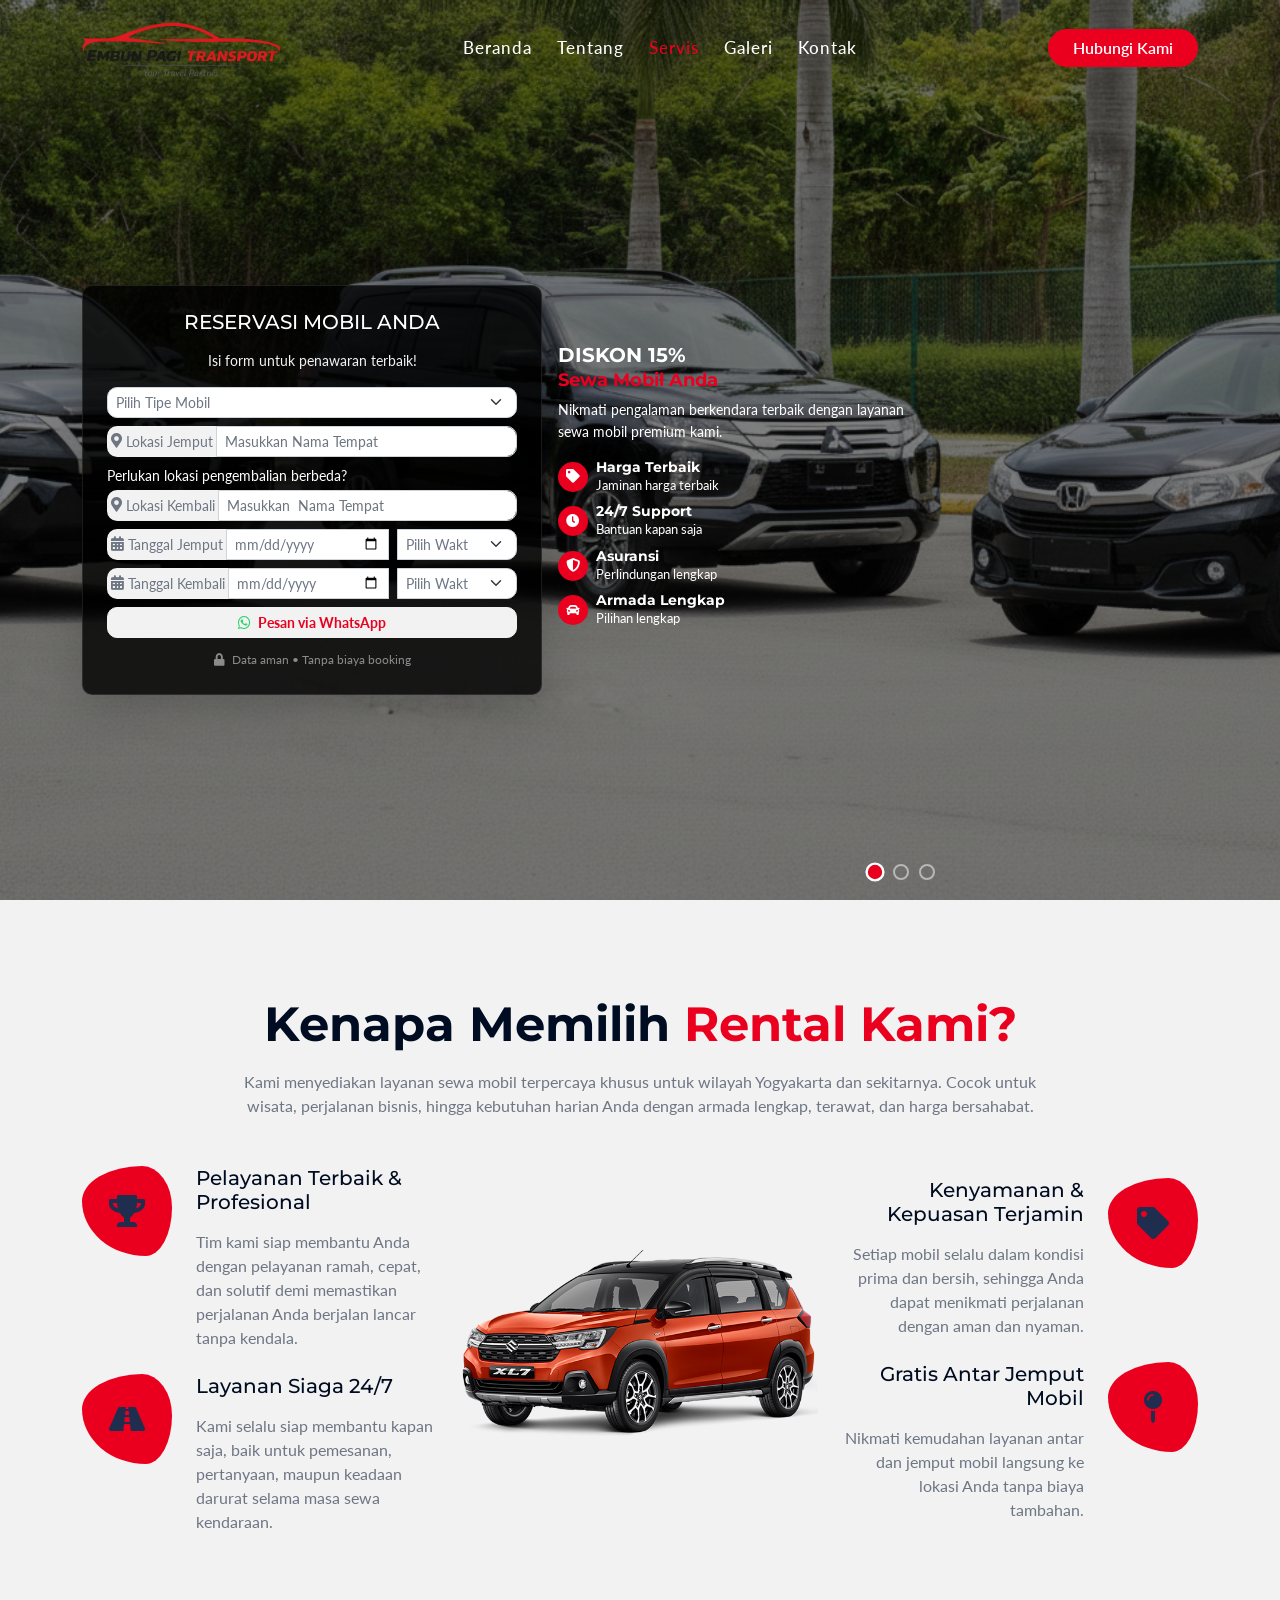
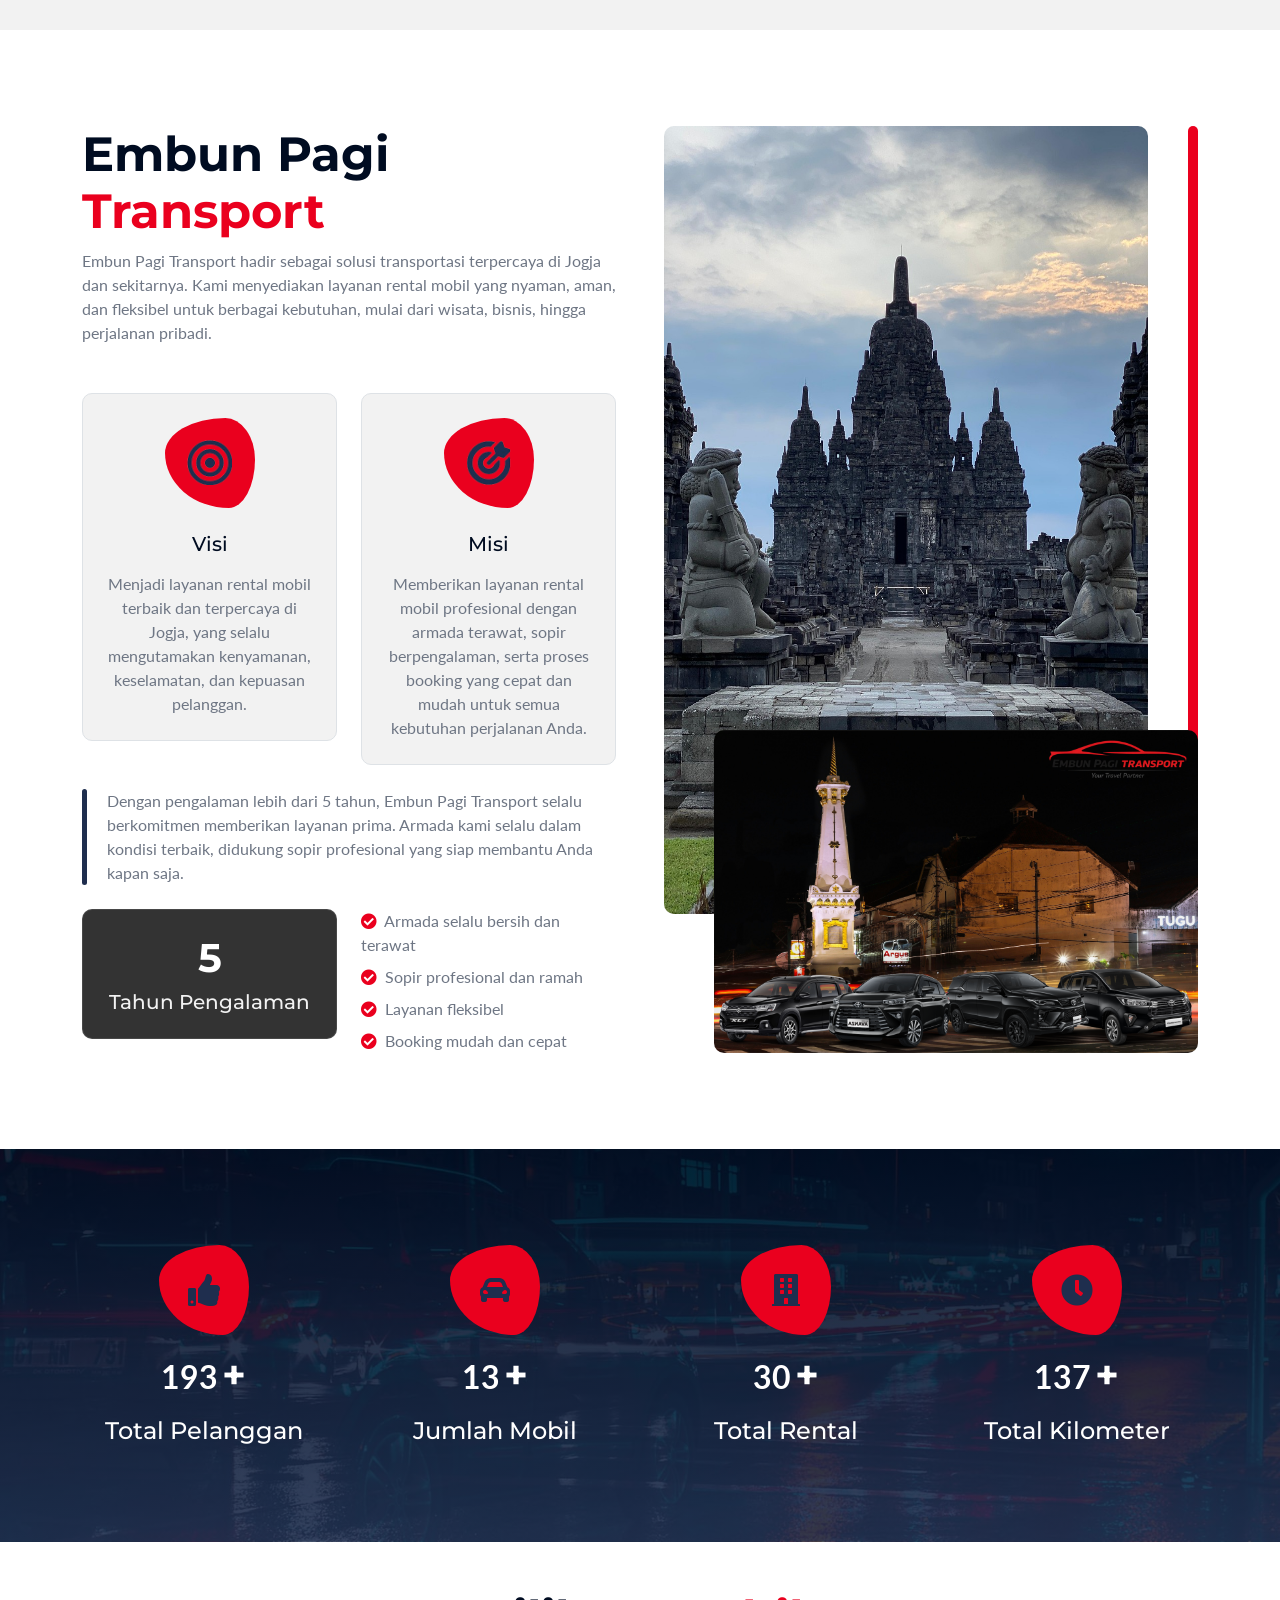
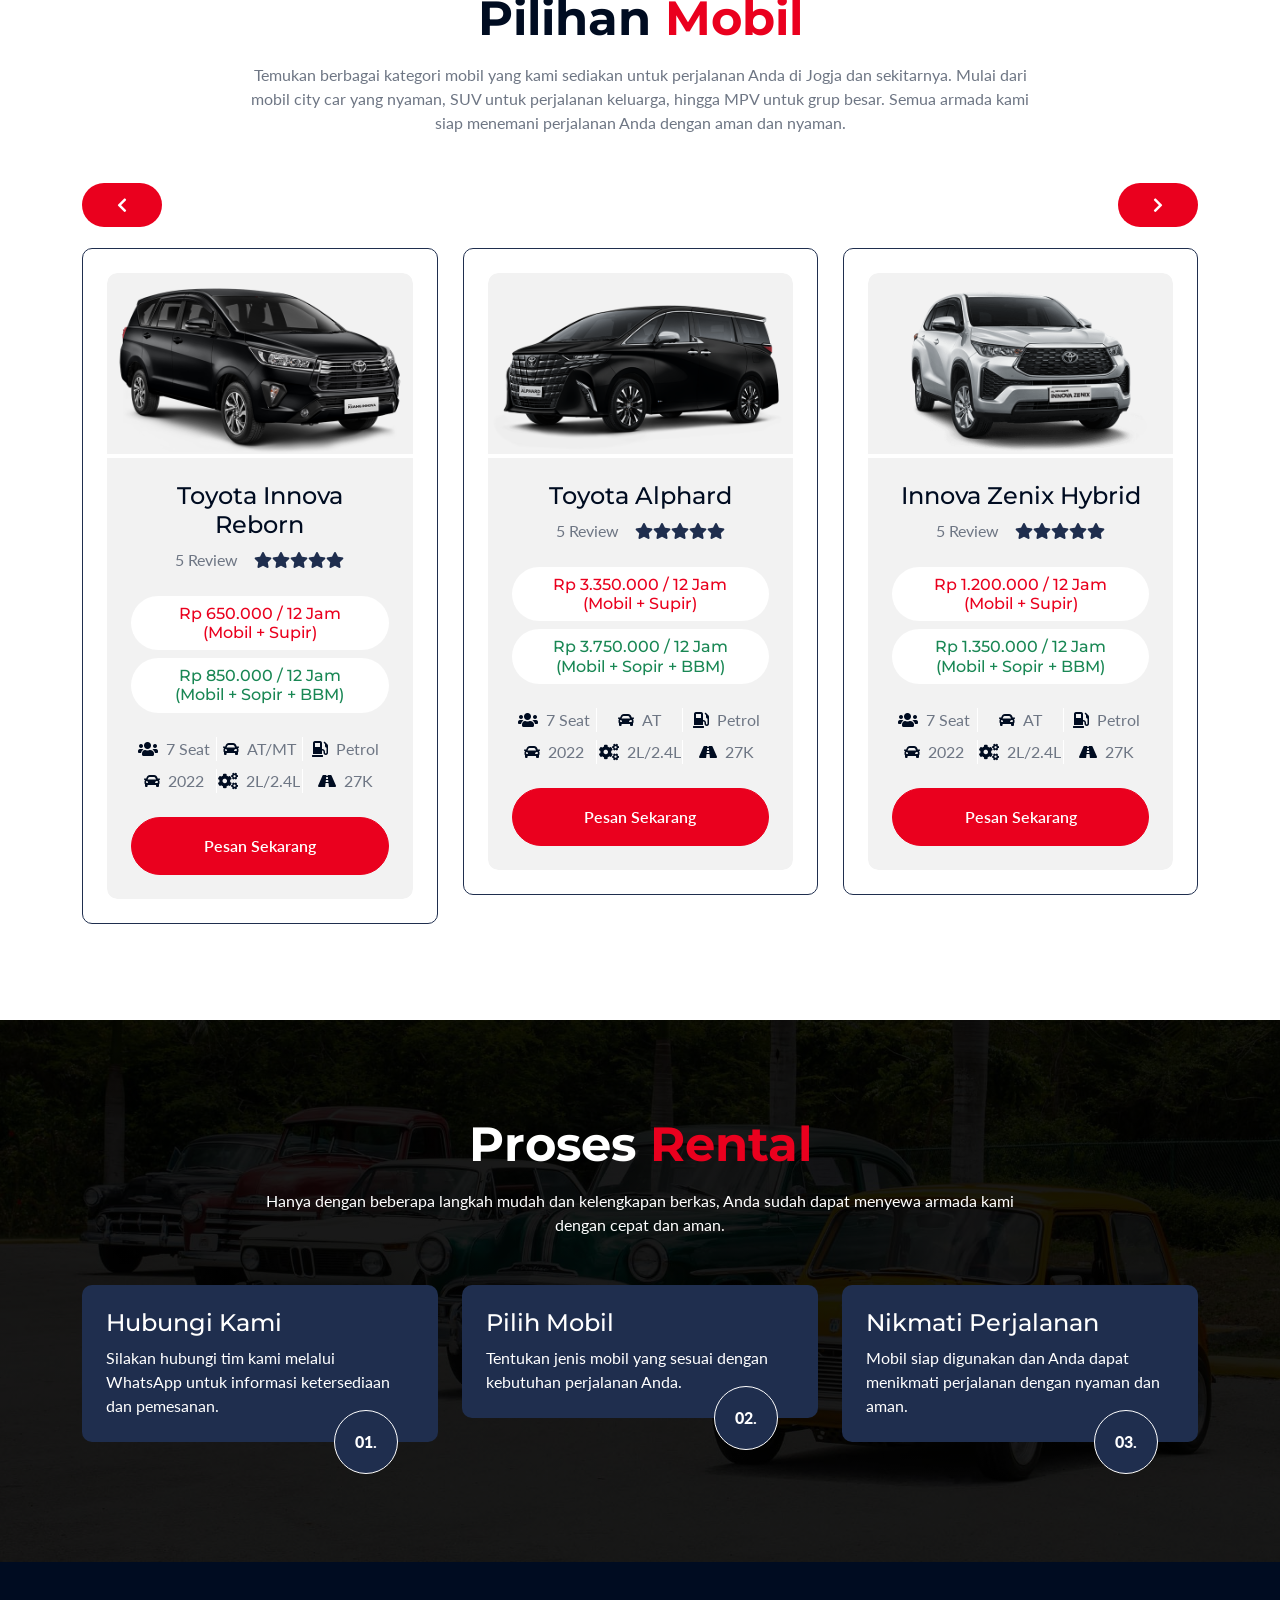
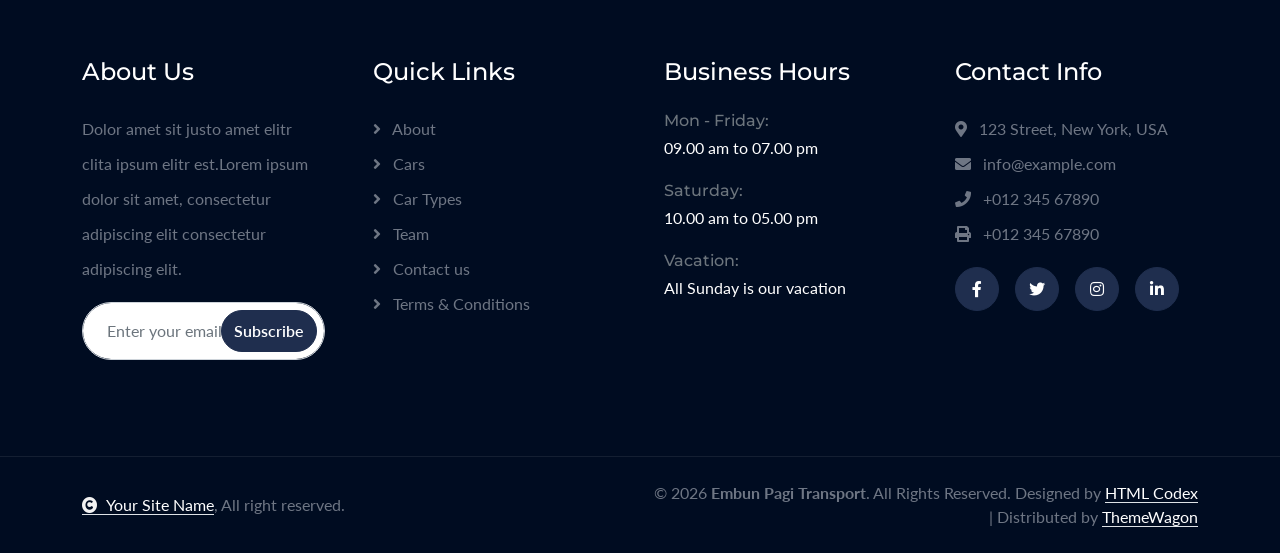
==== commit d6673608: "Update phone number for wa" ====
--- a/index.html
+++ b/index.html
@@ -58,7 +58,7 @@
                             <a href="blog.html" class="nav-item nav-link">Galeri</a>
                             <a href="contact.html" class="nav-item nav-link">Kontak</a>
                         </div>
-                        <a href="https://wa.me/628130909009009?text=halo%20saya%20tertarik%20untuk%20menyewa%20mobil.%20apakah%20ada%20mobil%20yang%20tersedia." 
+                        <a href="https://wa.me/628815700968?text=halo%20saya%20tertarik%20untuk%20menyewa%20mobil.%20apakah%20ada%20mobil%20yang%20tersedia." 
                             class="btn btn-primary rounded-pill px-4" target="_blank">
                             Hubungi Kami
                         </a>
@@ -613,7 +613,7 @@
                                         <i class="fa fa-road text-dark"></i> <span class="text-body ms-1">27K</span>
                                     </div>
                                 </div>
-                                <a href="#" class="btn btn-primary rounded-pill d-flex justify-content-center py-3">Pesan Sekarang</a>
+                                <a href="https://wa.me/628815700968?text=Halo%20saya%20tertarik%20untuk%20menyewa%20mobil%20Toyota Innova Reborn.%20Boleh%20info%20lebih%20lanjut%3F" target="_blank" class="btn btn-primary rounded-pill d-flex justify-content-center py-3">Pesan Sekarang</a>
                             </div>
                         </div>
                     </div>
@@ -663,7 +663,7 @@
                                         <i class="fa fa-road text-dark"></i> <span class="text-body ms-1">27K</span>
                                     </div>
                                 </div>
-                                <a href="#" class="btn btn-primary rounded-pill d-flex justify-content-center py-3">Pesan Sekarang</a>
+                                <a href="https://wa.me/628815700968?text=Halo%20saya%20tertarik%20untuk%20menyewa%20mobil%20Toyota Alphard.%20Boleh%20info%20lebih%20lanjut%3F" target="_blank" class="btn btn-primary rounded-pill d-flex justify-content-center py-3">Pesan Sekarang</a>
                             </div>
                         </div>
                     </div>
@@ -713,7 +713,7 @@
                                         <i class="fa fa-road text-dark"></i> <span class="text-body ms-1">27K</span>
                                     </div>
                                 </div>
-                                <a href="#" class="btn btn-primary rounded-pill d-flex justify-content-center py-3">Pesan Sekarang</a>
+                                <a href="https://wa.me/628815700968?text=Halo%20saya%20tertarik%20untuk%20menyewa%20mobil%20Toyota Innova Zenix.%20Boleh%20info%20lebih%20lanjut%3F" target="_blank" class="btn btn-primary rounded-pill d-flex justify-content-center py-3">Pesan Sekarang</a>
                             </div>
                         </div>
                     </div>
@@ -763,7 +763,7 @@
                                         <i class="fa fa-road text-dark"></i> <span class="text-body ms-1">27K</span>
                                     </div>
                                 </div>
-                                <a href="#" class="btn btn-primary rounded-pill d-flex justify-content-center py-3">Pesan Sekarang</a>
+                                <a href="https://wa.me/628815700968?text=Halo%20saya%20tertarik%20untuk%20menyewa%20mobil%20Toyota Innova Zenix type G.%20Boleh%20info%20lebih%20lanjut%3F" target="_blank" class="btn btn-primary rounded-pill d-flex justify-content-center py-3">Pesan Sekarang</a>
                             </div>
                         </div>
                     </div>
@@ -812,7 +812,7 @@
                                         <i class="fa fa-road text-dark"></i> <span class="text-body ms-1">27K</span>
                                     </div>
                                 </div>
-                                <a href="#" class="btn btn-primary rounded-pill d-flex justify-content-center py-3">Pesan Sekarang</a>
+                                <a href="https://wa.me/628815700968?text=Halo%20saya%20tertarik%20untuk%20menyewa%20mobil%20Toyota Fortuner.%20Boleh%20info%20lebih%20lanjut%3F" target="_blank" class="btn btn-primary rounded-pill d-flex justify-content-center py-3">Pesan Sekarang</a>
                             </div>
                         </div>
                     </div>
@@ -861,7 +861,7 @@
                                         <i class="fa fa-road text-dark"></i> <span class="text-body ms-1">27K</span>
                                     </div>
                                 </div>
-                                <a href="#" class="btn btn-primary rounded-pill d-flex justify-content-center py-3">Pesan Sekarang</a>
+                                <a href="https://wa.me/628815700968?text=Halo%20saya%20tertarik%20untuk%20menyewa%20mobil%20Toyota Avanza.%20Boleh%20info%20lebih%20lanjut%3F" target="_blank" class="btn btn-primary rounded-pill d-flex justify-content-center py-3">Pesan Sekarang</a>
                             </div>
                         </div>
                     </div>
@@ -910,7 +910,7 @@
                                         <i class="fa fa-road text-dark"></i> <span class="text-body ms-1">27K</span>
                                     </div>
                                 </div>
-                                <a href="#" class="btn btn-primary rounded-pill d-flex justify-content-center py-3">Pesan Sekarang</a>
+                                <a href="https://wa.me/628815700968?text=Halo%20saya%20tertarik%20untuk%20menyewa%20mobil%20Toyota Hiace.%20Boleh%20info%20lebih%20lanjut%3F" target="_blank" class="btn btn-primary rounded-pill d-flex justify-content-center py-3">Pesan Sekarang</a>
                             </div>
                         </div>
                     </div>
@@ -959,7 +959,7 @@
                                         <i class="fa fa-road text-dark"></i> <span class="text-body ms-1">27K</span>
                                     </div>
                                 </div>
-                                <a href="#" class="btn btn-primary rounded-pill d-flex justify-content-center py-3">Pesan Sekarang</a>
+                                <a href="https://wa.me/628815700968?text=Halo%20saya%20tertarik%20untuk%20menyewa%20mobil%20Toyota Hiace Commuter.%20Boleh%20info%20lebih%20lanjut%3F" target="_blank" class="btn btn-primary rounded-pill d-flex justify-content-center py-3">Pesan Sekarang</a>
                             </div>
                         </div>
                     </div>
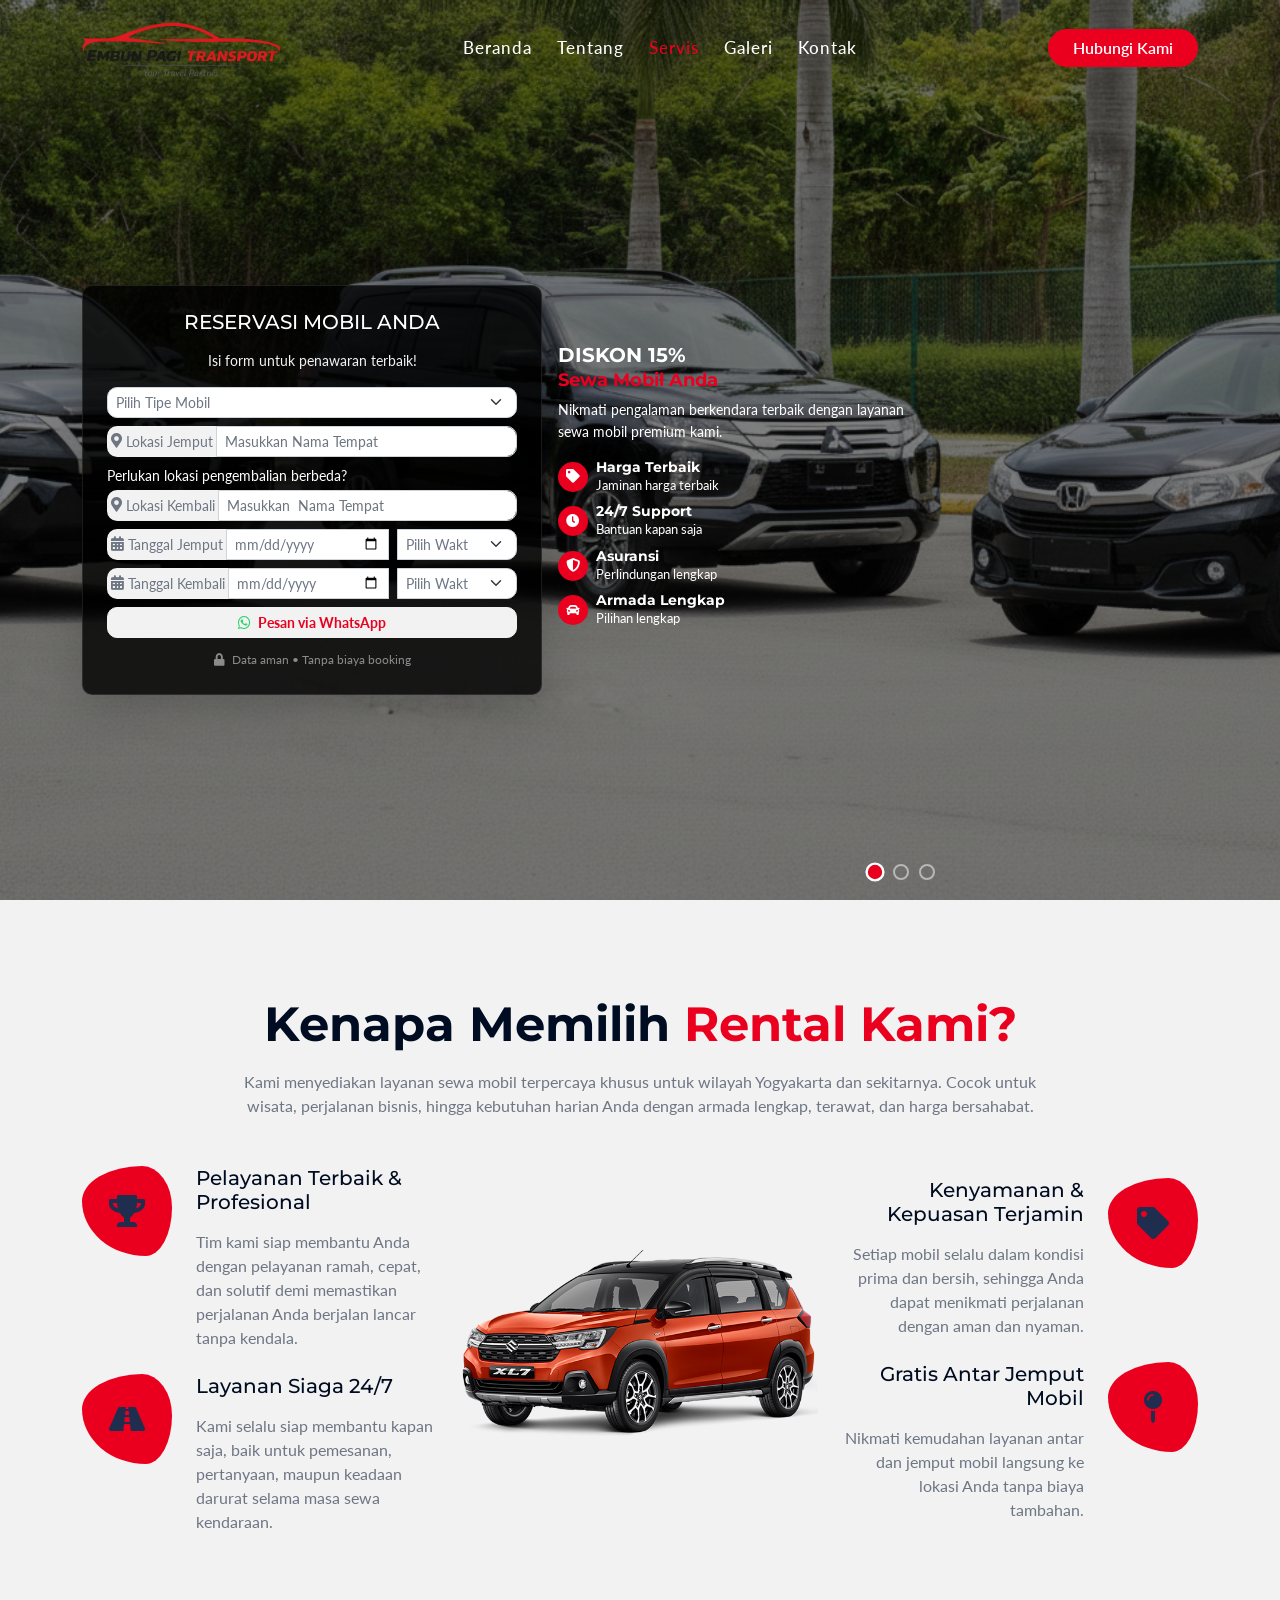
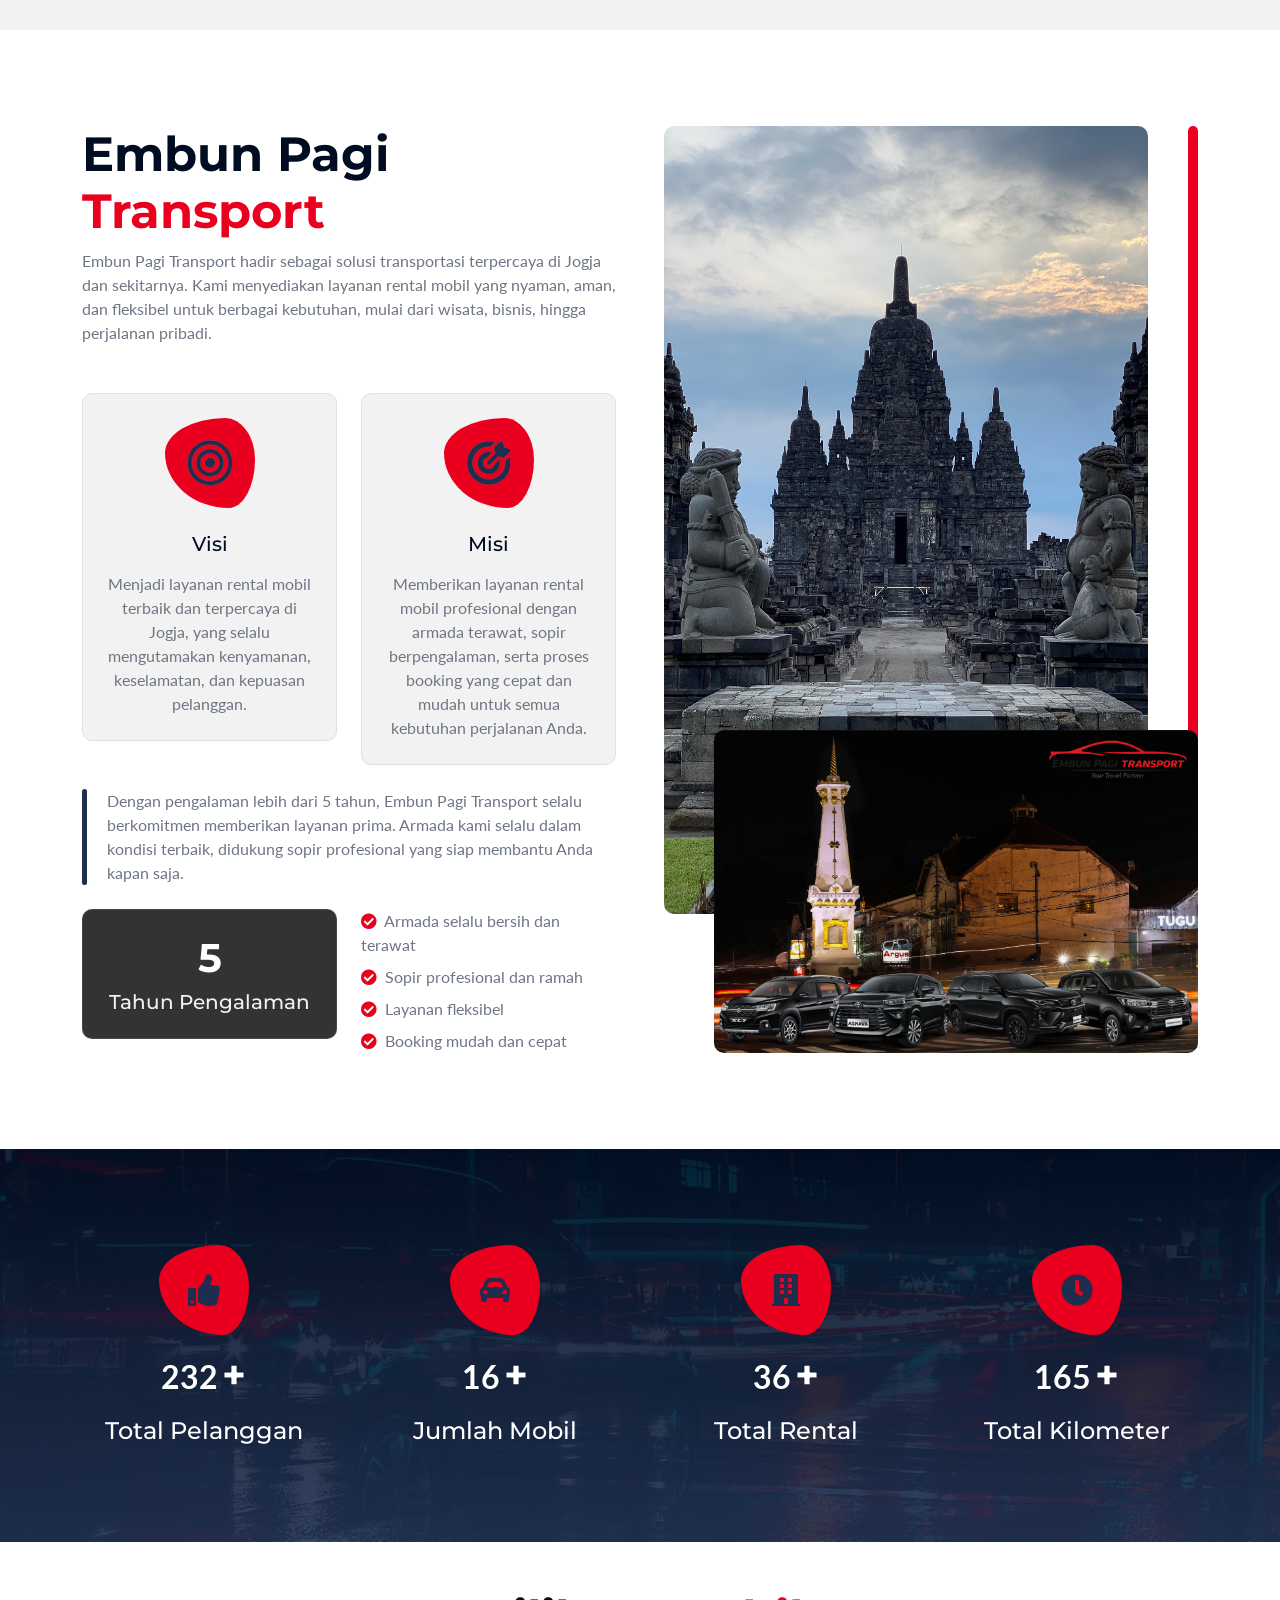
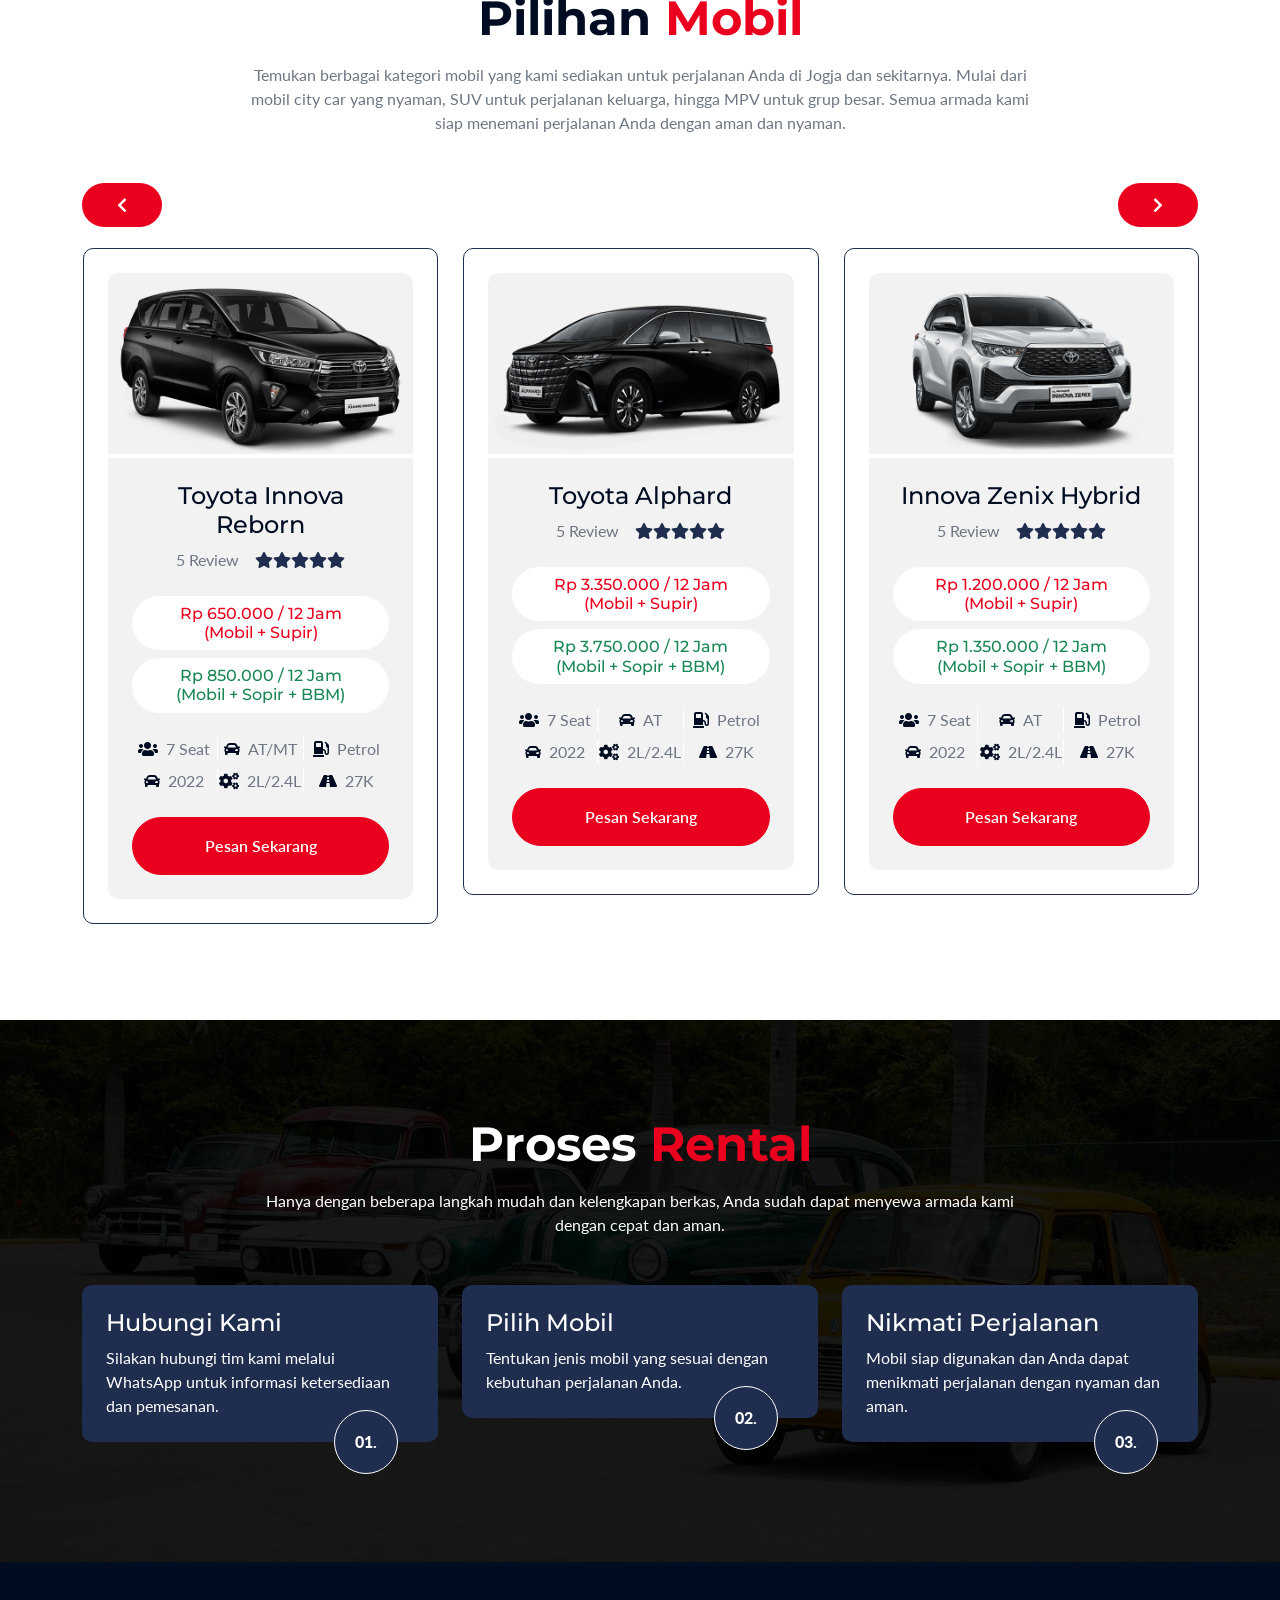
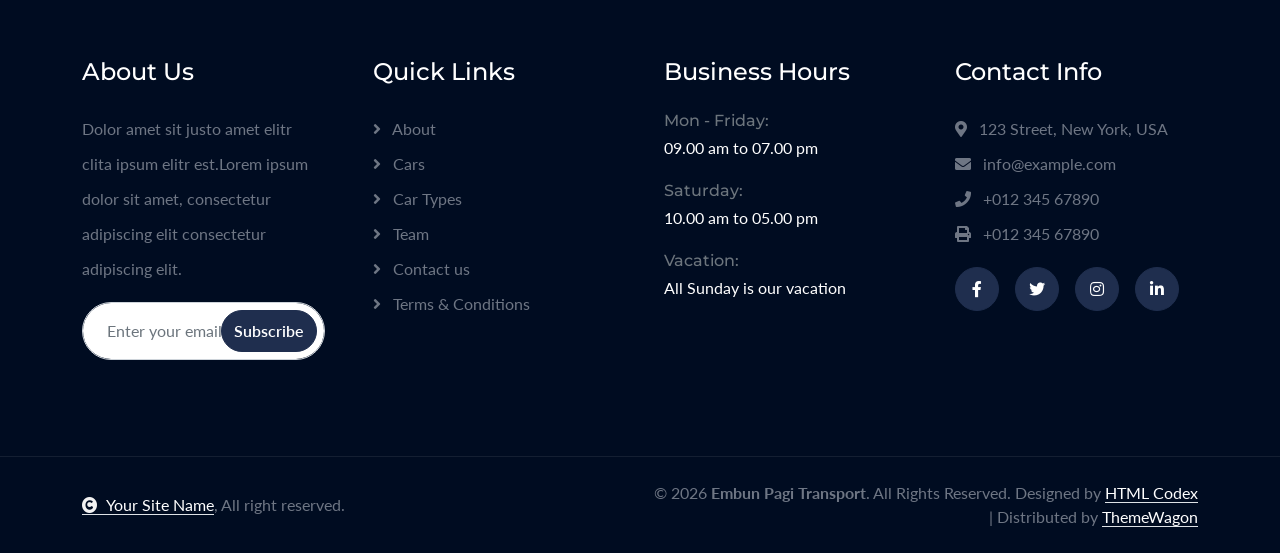
==== commit e06e8c45: "Merge branch 'main' into update/phone-number" ====
--- a/index.html
+++ b/index.html
@@ -770,6 +770,156 @@
                     <div class="categories-item p-4">
                         <div class="categories-item-inner">
                             <div class="categories-img rounded-top">
+                                <img src="assets/alphard.png" class="img-fluid w-100 rounded-top" alt="">
+                            </div>
+                            <div class="categories-content rounded-bottom p-4">
+                                <h4>Toyota Alphard</h4>
+                                <div class="categories-review mb-4">
+                                    <div class="me-3">5 Review</div>
+                                    <div class="d-flex justify-content-center text-secondary">
+                                        <i class="fas fa-star"></i>
+                                        <i class="fas fa-star"></i>
+                                        <i class="fas fa-star"></i>
+                                        <i class="fas fa-star"></i>
+                                        <i class="fas fa-star"></i>
+                                        <!--<i class="fas fa-star text-body"></i>-->
+                                    </div>
+                                </div>
+                                <div class="mb-4 text-center">
+                                    <h6 class="bg-white text-primary rounded-pill py-2 px-4 mb-2">
+                                        Rp 3.350.000 / 12 Jam <br> (Mobil + Supir)
+                                    </h6>
+                                    <h6 class="bg-white text-success rounded-pill py-2 px-4 mb-0">
+                                        Rp 3.750.000 / 12 Jam <br> (Mobil + Sopir + BBM)
+                                    </h6>
+                                </div>
+                                <div class="row gy-2 gx-0 text-center mb-4">
+                                    <div class="col-4 border-end border-white">
+                                        <i class="fa fa-users text-dark"></i> <span class="text-body ms-1">7 Seat</span>
+                                    </div>
+                                    <div class="col-4 border-end border-white">
+                                        <i class="fa fa-car text-dark"></i> <span class="text-body ms-1">AT</span>
+                                    </div>
+                                    <div class="col-4">
+                                        <i class="fa fa-gas-pump text-dark"></i> <span class="text-body ms-1">Petrol</span>
+                                    </div>
+                                    <div class="col-4 border-end border-white">
+                                        <i class="fa fa-car text-dark"></i> <span class="text-body ms-1">2022</span>
+                                    </div>
+                                    <div class="col-4 border-end border-white">
+                                        <i class="fa fa-cogs text-dark"></i> <span class="text-body ms-1">2L/2.4L</span>
+                                    </div>
+                                    <div class="col-4">
+                                        <i class="fa fa-road text-dark"></i> <span class="text-body ms-1">27K</span>
+                                    </div>
+                                </div>
+                                <a href="#" class="btn btn-primary rounded-pill d-flex justify-content-center py-3">Pesan Sekarang</a>
+                            </div>
+                        </div>
+                    </div>
+                    <div class="categories-item p-4">
+                        <div class="categories-item-inner">
+                            <div class="categories-img rounded-top">
+                                <img src="assets/zenix-hybrid.png" class="img-fluid w-100 rounded-top" alt="">
+                            </div>
+                            <div class="categories-content rounded-bottom p-4">
+                                <h4>Innova Zenix Hybrid</h4>
+                                <div class="categories-review mb-4">
+                                    <div class="me-3">5 Review</div>
+                                    <div class="d-flex justify-content-center text-secondary">
+                                        <i class="fas fa-star"></i>
+                                        <i class="fas fa-star"></i>
+                                        <i class="fas fa-star"></i>
+                                        <i class="fas fa-star"></i>
+                                        <i class="fas fa-star"></i>
+                                        <!--<i class="fas fa-star text-body"></i>-->
+                                    </div>
+                                </div>
+                                <div class="mb-4 text-center">
+                                    <h6 class="bg-white text-primary rounded-pill py-2 px-4 mb-2">
+                                        Rp 1.200.000 / 12 Jam <br> (Mobil + Supir)
+                                    </h6>
+                                    <h6 class="bg-white text-success rounded-pill py-2 px-4 mb-0">
+                                        Rp 1.350.000 / 12 Jam <br> (Mobil + Sopir + BBM)
+                                    </h6>
+                                </div>
+                                <div class="row gy-2 gx-0 text-center mb-4">
+                                    <div class="col-4 border-end border-white">
+                                        <i class="fa fa-users text-dark"></i> <span class="text-body ms-1">7 Seat</span>
+                                    </div>
+                                    <div class="col-4 border-end border-white">
+                                        <i class="fa fa-car text-dark"></i> <span class="text-body ms-1">AT</span>
+                                    </div>
+                                    <div class="col-4">
+                                        <i class="fa fa-gas-pump text-dark"></i> <span class="text-body ms-1">Petrol</span>
+                                    </div>
+                                    <div class="col-4 border-end border-white">
+                                        <i class="fa fa-car text-dark"></i> <span class="text-body ms-1">2022</span>
+                                    </div>
+                                    <div class="col-4 border-end border-white">
+                                        <i class="fa fa-cogs text-dark"></i> <span class="text-body ms-1">2L/2.4L</span>
+                                    </div>
+                                    <div class="col-4">
+                                        <i class="fa fa-road text-dark"></i> <span class="text-body ms-1">27K</span>
+                                    </div>
+                                </div>
+                                <a href="#" class="btn btn-primary rounded-pill d-flex justify-content-center py-3">Pesan Sekarang</a>
+                            </div>
+                        </div>
+                    </div>
+                    <div class="categories-item p-4">
+                        <div class="categories-item-inner">
+                            <div class="categories-img rounded-top">
+                                <img src="assets/zenix-g.png" class="img-fluid w-100 rounded-top" alt="">
+                            </div>
+                            <div class="categories-content rounded-bottom p-4">
+                                <h4>Innova Zenix Tipe G</h4>
+                                <div class="categories-review mb-4">
+                                    <div class="me-3">5 Review</div>
+                                    <div class="d-flex justify-content-center text-secondary">
+                                        <i class="fas fa-star"></i>
+                                        <i class="fas fa-star"></i>
+                                        <i class="fas fa-star"></i>
+                                        <i class="fas fa-star"></i>
+                                        <i class="fas fa-star"></i>
+                                        <!--<i class="fas fa-star text-body"></i>-->
+                                    </div>
+                                </div>
+                                <div class="mb-4 text-center">
+                                    <h6 class="bg-white text-primary rounded-pill py-2 px-4 mb-2">
+                                        Rp 850.000 / 12 Jam <br> (Mobil + Supir)
+                                    </h6>
+                                    <h6 class="bg-white text-success rounded-pill py-2 px-4 mb-0">
+                                        Rp 950.000 / 12 Jam <br> (Mobil + Sopir + BBM)
+                                    </h6>
+                                </div>
+                                <div class="row gy-2 gx-0 text-center mb-4">
+                                    <div class="col-4 border-end border-white">
+                                        <i class="fa fa-users text-dark"></i> <span class="text-body ms-1">7 Seat</span>
+                                    </div>
+                                    <div class="col-4 border-end border-white">
+                                        <i class="fa fa-car text-dark"></i> <span class="text-body ms-1">AT</span>
+                                    </div>
+                                    <div class="col-4">
+                                        <i class="fa fa-gas-pump text-dark"></i> <span class="text-body ms-1">Petrol</span>
+                                    </div>
+                                    <div class="col-4 border-end border-white">
+                                        <i class="fa fa-car text-dark"></i> <span class="text-body ms-1">2022</span>
+                                    </div>
+                                    <div class="col-4 border-end border-white">
+                                        <i class="fa fa-cogs text-dark"></i> <span class="text-body ms-1">2L/2.4L</span>
+                                    </div>
+                                    <div class="col-4">
+                                        <i class="fa fa-road text-dark"></i> <span class="text-body ms-1">27K</span>
+                                    </div>
+                                </div>
+                                <a href="#" class="btn btn-primary rounded-pill d-flex justify-content-center py-3">Pesan Sekarang</a>
+                            </div>
+                        </div>
+                    </div>
+                    <div class="categories-item p-4">
+                        <div class="categories-item-inner">
+                            <div class="categories-img rounded-top">
                                 <img src="assets/fortuner-black.png" class="img-fluid w-100 rounded-top" alt="">
                             </div>
                             <div class="categories-content rounded-bottom p-4">
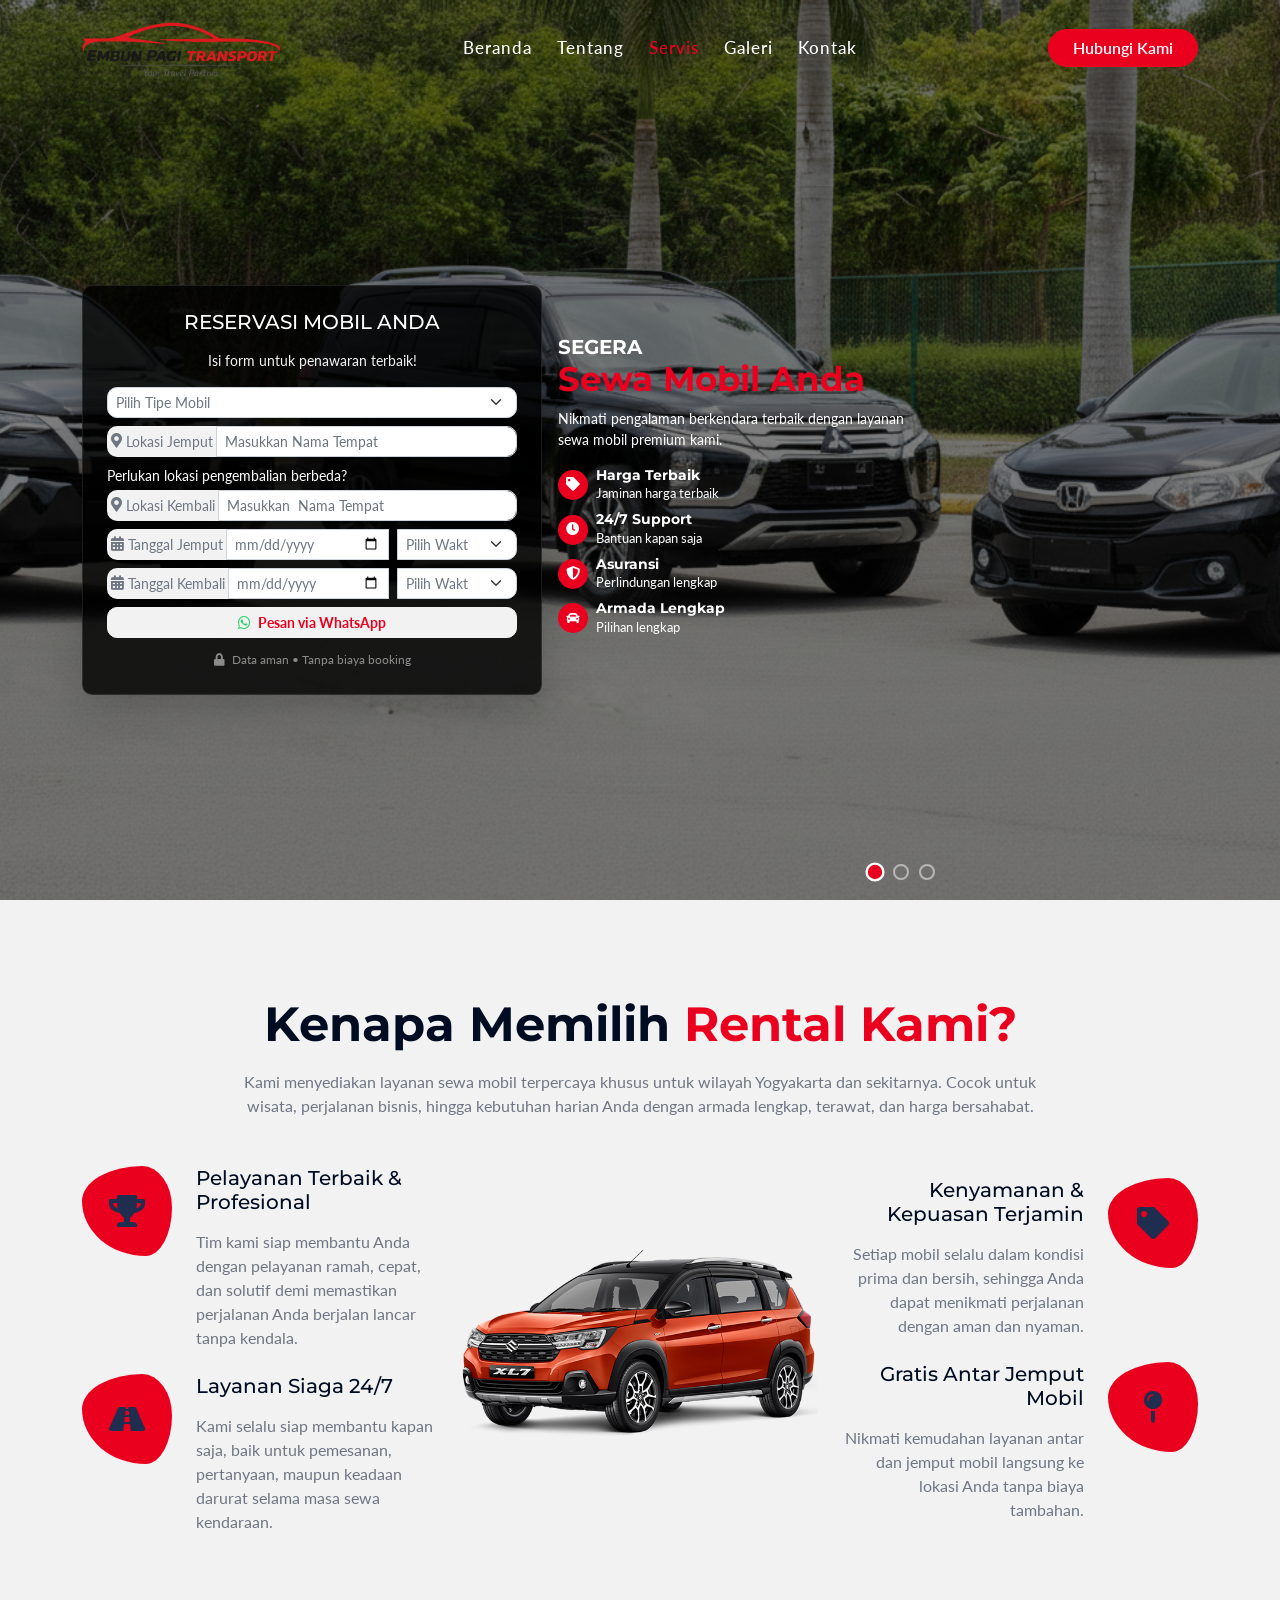
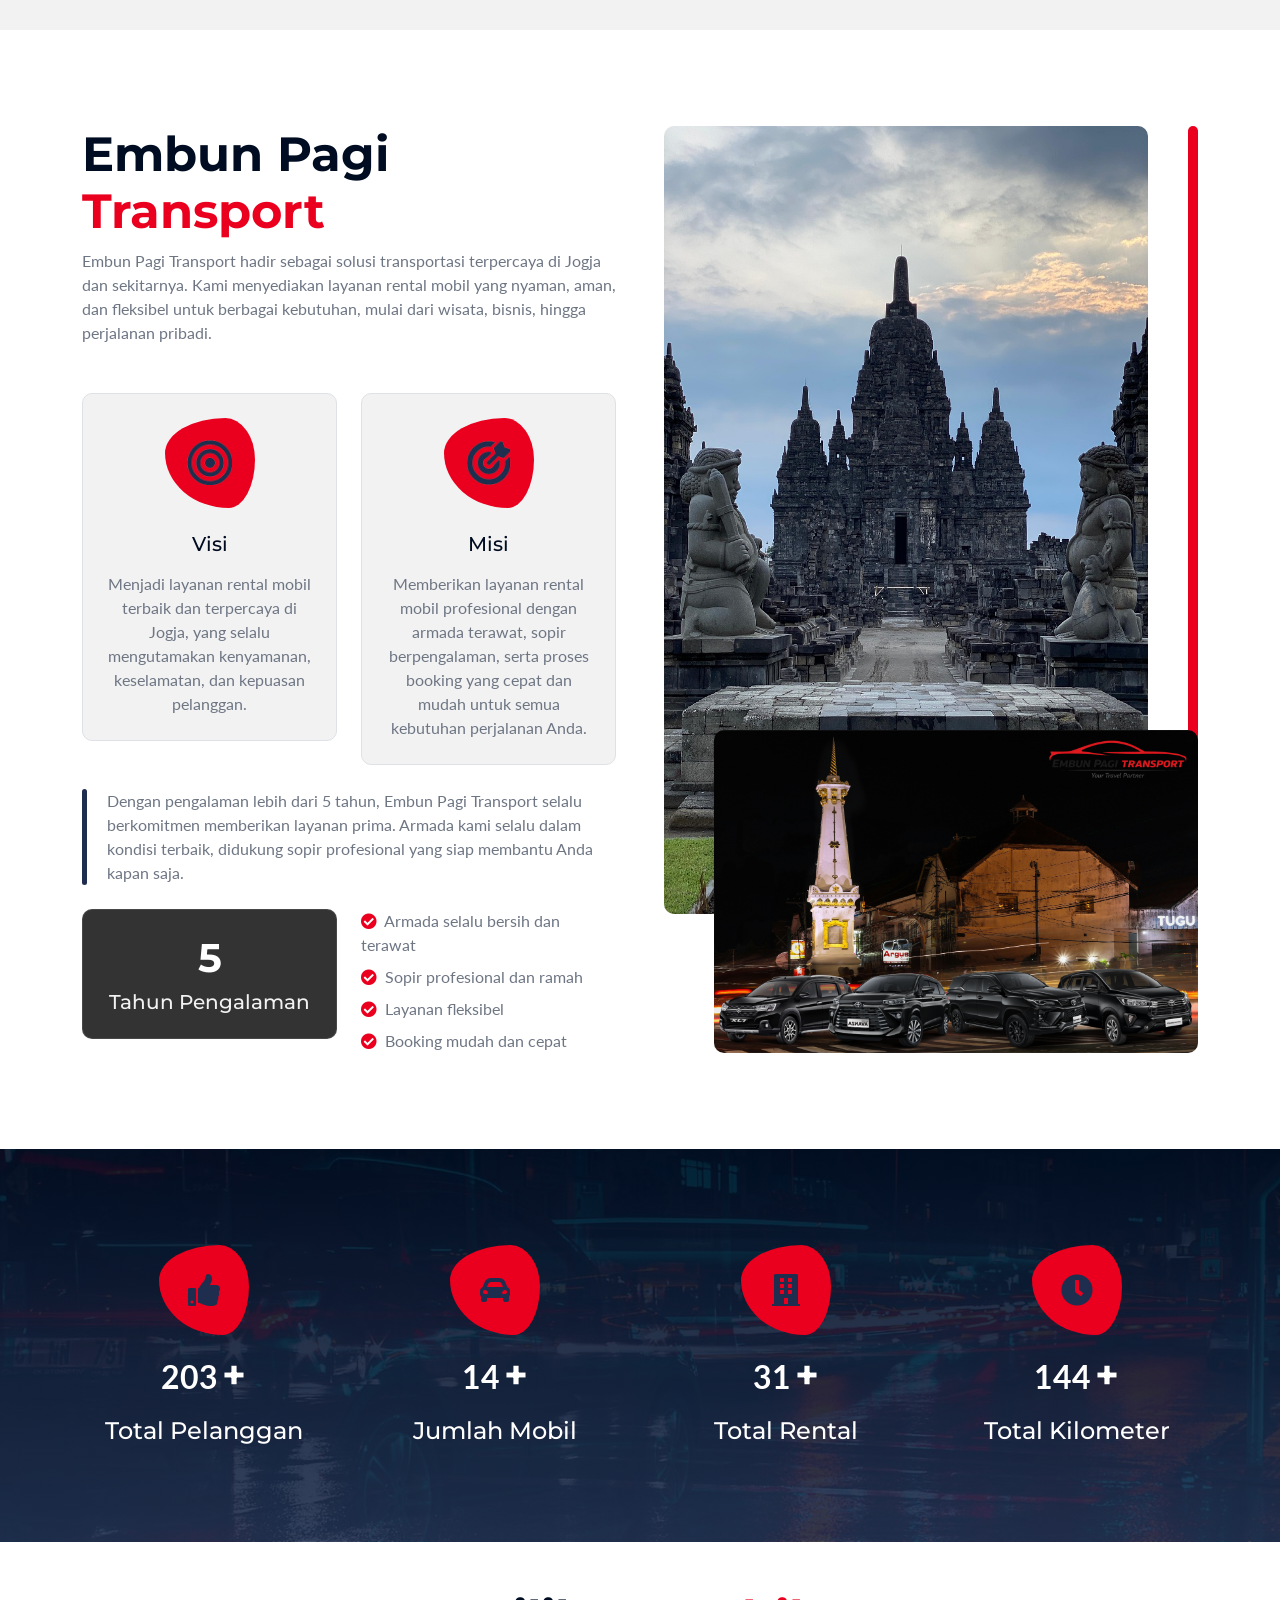
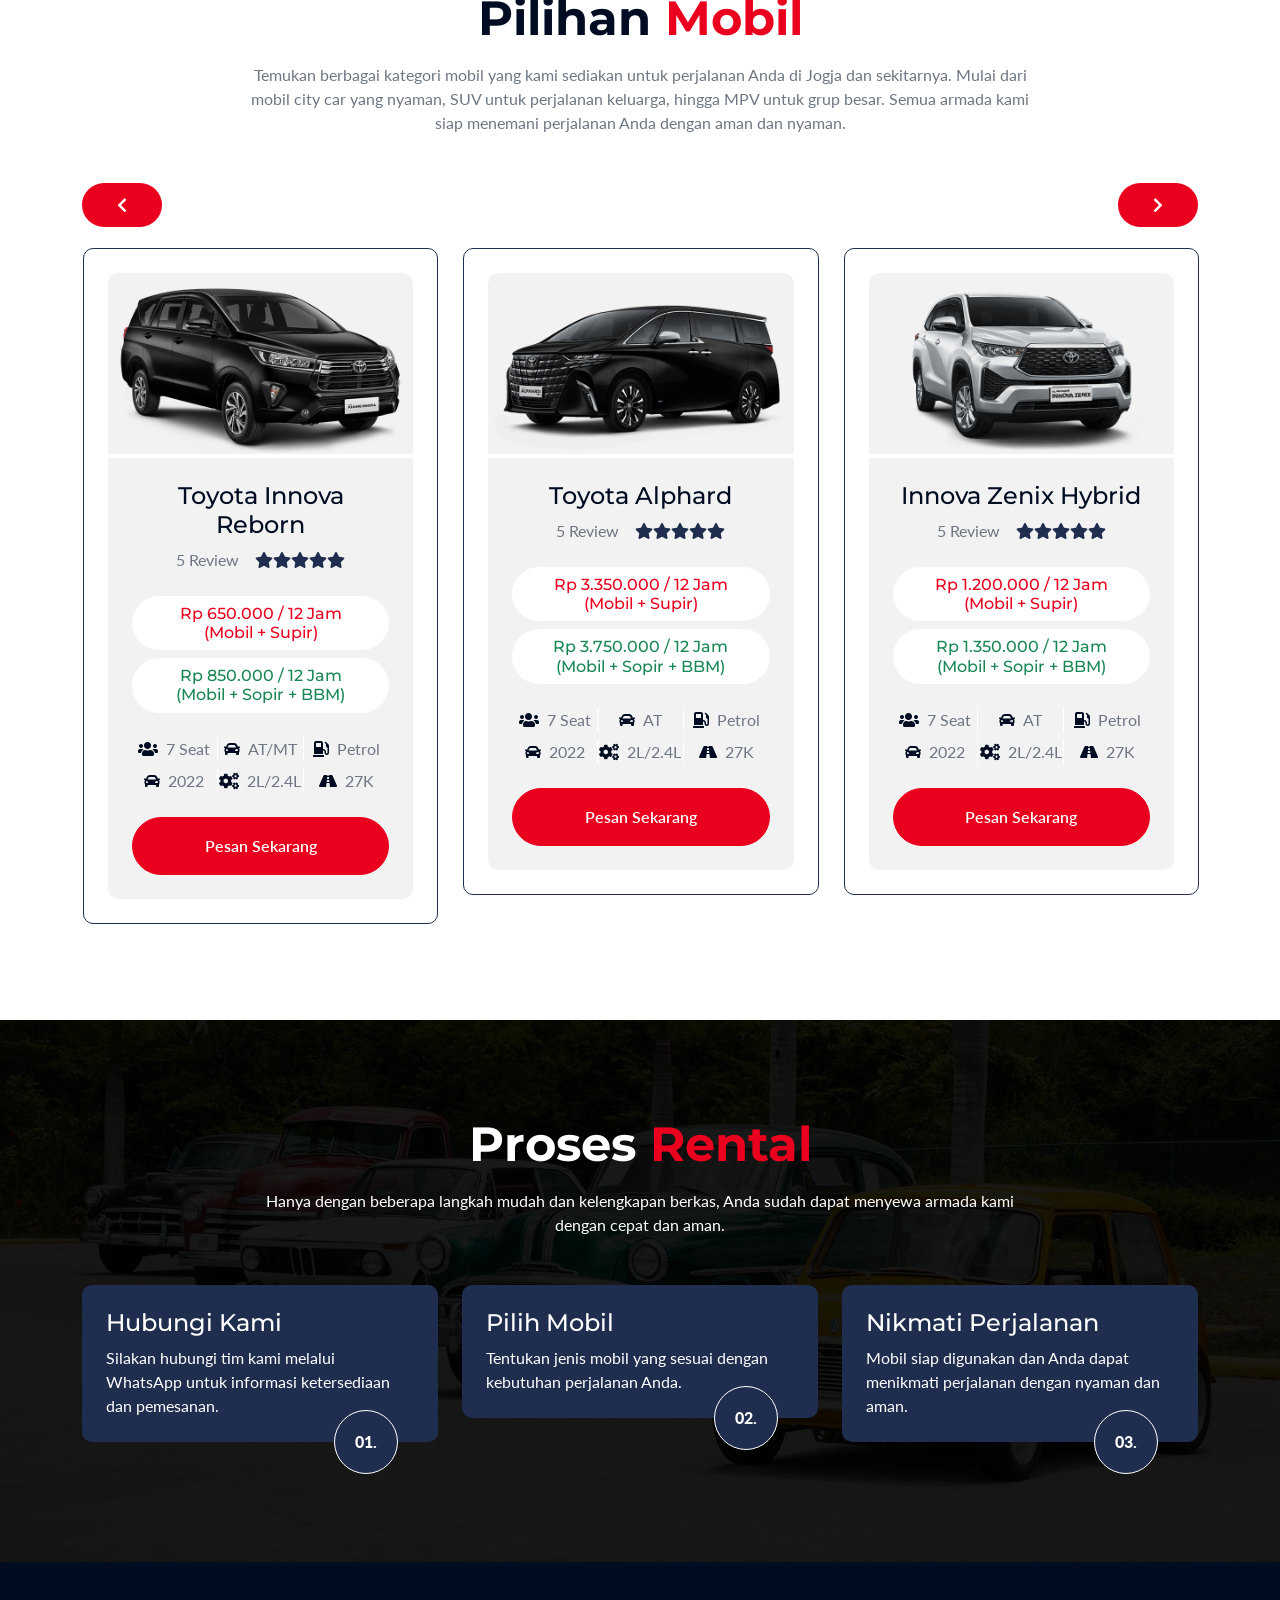
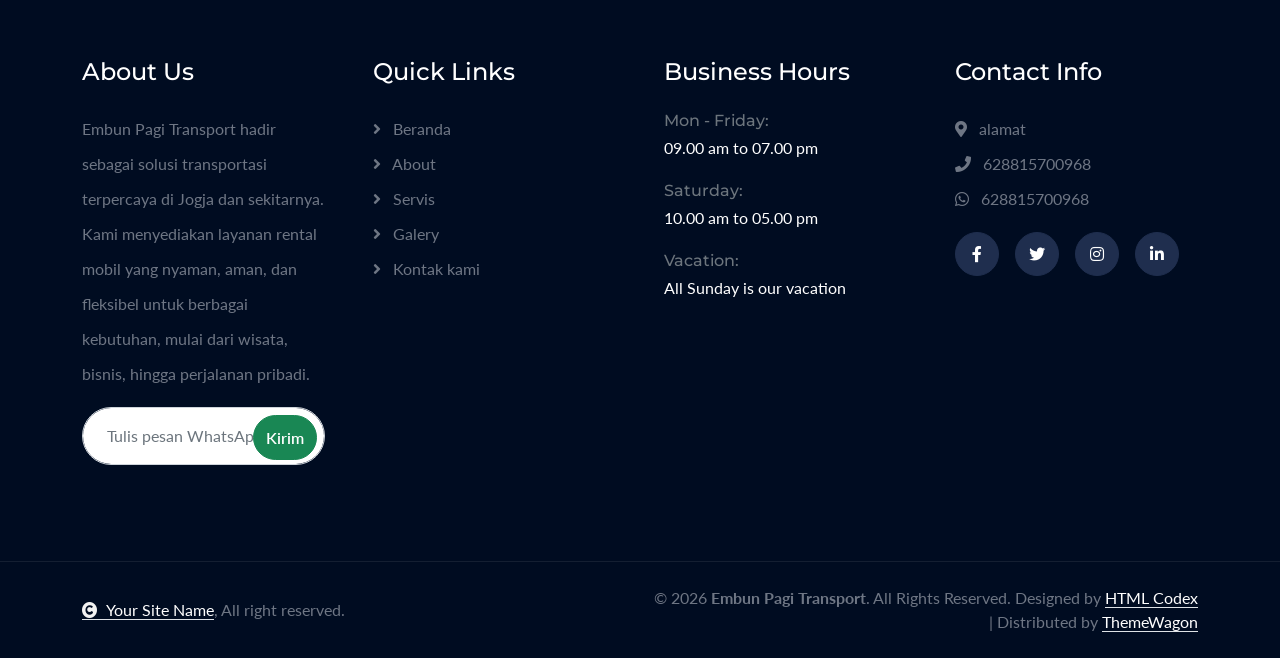
==== commit 6b8bebdb: "Upload image and update mobile mode" ====
--- a/index.html
+++ b/index.html
@@ -223,7 +223,7 @@
                         <!-- Text Content di Kanan - DIPERKECIL -->
                         <div class="col-lg-7 d-none d-lg-block fadeInRight animated" data-animation="fadeInRight" data-delay="1s" style="animation-delay: 1s;">
                             <div class="text-content-container ms-lg-2">
-                                <h2 class="h5 fw-bold mb-2 text-white">DISKON 15%<br><span class="text-primary" style="font-size: 1.1rem;">Sewa Mobil Anda</span></h2>
+                                <h2 class="h5 fw-bold mb-2 text-white">SEGERA<br><span class="text-primary" style="font-size: 2.1rem;">Sewa Mobil Anda</span></h2>
                                 <p class="mb-3 small text-white" style="font-size: 0.9rem;">Nikmati pengalaman berkendara terbaik dengan layanan<br>sewa mobil premium kami.</p>
                                 
                                 <div class="features-list">
@@ -1421,23 +1421,25 @@
                         <div class="footer-item d-flex flex-column">
                             <div class="footer-item">
                                 <h4 class="text-white mb-4">About Us</h4>
-                                <p class="mb-3">Dolor amet sit justo amet elitr clita ipsum elitr est.Lorem ipsum dolor sit amet, consectetur adipiscing elit consectetur adipiscing elit.</p>
+                                <p class="mb-3 text-justify">Embun Pagi Transport hadir sebagai solusi transportasi terpercaya di Jogja dan sekitarnya. Kami menyediakan layanan rental mobil yang nyaman, aman, dan fleksibel untuk berbagai kebutuhan, mulai dari wisata, bisnis, hingga perjalanan pribadi.</p>
                             </div>
                             <div class="position-relative">
-                                <input class="form-control rounded-pill w-100 py-3 ps-4 pe-5" type="text" placeholder="Enter your email">
-                                <button type="button" class="btn btn-secondary rounded-pill position-absolute top-0 end-0 py-2 mt-2 me-2">Subscribe</button>
+                                <input class="form-control rounded-pill w-100 py-3 ps-4 pe-5" type="text" placeholder="Tulis pesan WhatsApp">
+                                <a href="https://wa.me/6281234567890?text=Halo%20saya%20ingin%20bertanya" 
+                                class="btn btn-success rounded-pill position-absolute top-0 end-0 py-1 mt-2 me-2 text-white">
+                                    Kirim
+                                </a>
                             </div>
                         </div>
                     </div>
                     <div class="col-md-6 col-lg-6 col-xl-3">
                         <div class="footer-item d-flex flex-column">
                             <h4 class="text-white mb-4">Quick Links</h4>
-                            <a href="#"><i class="fas fa-angle-right me-2"></i> About</a>
-                            <a href="#"><i class="fas fa-angle-right me-2"></i> Cars</a>
-                            <a href="#"><i class="fas fa-angle-right me-2"></i> Car Types</a>
-                            <a href="#"><i class="fas fa-angle-right me-2"></i> Team</a>
-                            <a href="#"><i class="fas fa-angle-right me-2"></i> Contact us</a>
-                            <a href="#"><i class="fas fa-angle-right me-2"></i> Terms & Conditions</a>
+                            <a href="index.html"><i class="fas fa-angle-right me-2"></i> Beranda</a>
+                            <a href="index.html#about"><i class="fas fa-angle-right me-2"></i> About</a>
+                            <a href="index.html#cars"><i class="fas fa-angle-right me-2"></i> Servis</a>
+                            <a href="blog.html"><i class="fas fa-angle-right me-2"></i> Galery</a>
+                            <a href="contact.html"><i class="fas fa-angle-right me-2"></i> Kontak kami</a>
                         </div>
                     </div>
                     <div class="col-md-6 col-lg-6 col-xl-3">
@@ -1460,10 +1462,10 @@
                     <div class="col-md-6 col-lg-6 col-xl-3">
                         <div class="footer-item d-flex flex-column">
                             <h4 class="text-white mb-4">Contact Info</h4>
-                            <a href="#"><i class="fa fa-map-marker-alt me-2"></i> 123 Street, New York, USA</a>
-                            <a href="mailto:info@example.com"><i class="fas fa-envelope me-2"></i> info@example.com</a>
-                            <a href="tel:+012 345 67890"><i class="fas fa-phone me-2"></i> +012 345 67890</a>
-                            <a href="tel:+012 345 67890" class="mb-3"><i class="fas fa-print me-2"></i> +012 345 67890</a>
+                            <a href="#"><i class="fa fa-map-marker-alt me-2"></i> alamat</a>
+                            <!-- <a href="mailto:info@example.com"><i class="fas fa-envelope me-2"></i> info@example.com</a> -->
+                            <a href="tel:+628815700968"><i class="fas fa-phone me-2"></i> 628815700968</a>
+                            <a href="https://wa.me/628815700968?text=halo%20saya%20tertarik%20untuk%20menyewa%20mobil." class="mb-3"><i class="fab fa-whatsapp me-2"></i> 628815700968</a>
                             <div class="d-flex">
                                 <a class="btn btn-secondary btn-md-square rounded-circle me-3" href=""><i class="fab fa-facebook-f text-white"></i></a>
                                 <a class="btn btn-secondary btn-md-square rounded-circle me-3" href=""><i class="fab fa-twitter text-white"></i></a>
--- a/css/style.css
+++ b/css/style.css
@@ -1188,6 +1188,26 @@
 .text-content-container {
     max-width: 90%; /* Tidak full width */
     margin: 0 auto;
+}
+
+@media (max-width: 991.98px) {
+  .navbar-collapse {
+    background-color: #fff; /* putih */
+    padding: 1rem;
+  }
+
+  .navbar-collapse .nav-link.active {
+    color: #dc3545 !important; /* merah hanya saat mobile */
+    font-weight: 600;          /* opsional: tebalkan teks */
+  }
+
+  .navbar-collapse .nav-link {
+    color: #000 !important;     /* teks hitam */
+    line-height: 0.5rem;           /* atur tinggi baris */
+    padding-top: 0.1rem;       /* opsional: tambah jarak atas */
+    padding-bottom: 0.75rem;    /* opsional: tambah jarak bawah */
+  }
+
 }
 
 /* gallery img */
@@ -1235,8 +1255,58 @@
 .gallery-item a.item-link:hover i {
   transform: scale(1.3); /* zoom in saat hover */
 }
+@media (max-width: 767.98px) { /* breakpoint Bootstrap untuk mobile */
+    .gallery-item {
+        flex: 1 1 calc(50% - 15px); /* 2 kolom */
+    }
+
+  .gallery-item .fa-camera {
+    display: none; /* sembunyikan ikon kamera */
+  }
+  .gallery-item a.item-link {
+    border-radius: 0; /* kotak biasa */
+    background: none; /* opsional: hilangkan background gelap */
+  }
+
+}
+@media (max-width: 767.98px) {
+  /* Hilangkan teks h2 "Sewa Mobil Anda" */
+  .banner-content h2 {
+    display: none;
+  }
+
+  /* Atur konten agar rata tengah */
+  .banner-content {
+    text-align: center;
+    padding: 1rem;
+  }
+
+  /* Perkecil ukuran judul utama */
+  .banner-content h1 {
+    font-size: 1.5rem;
+  }
+
+  /* Perkecil teks deskripsi */
+  .banner-content p {
+    font-size: 0.95rem;
+    margin-bottom: 1rem;
+  }
+
+  /* Atur tombol lebih kecil dan di tengah */
+  .banner-btn {
+    display: flex;
+    justify-content: center; /* tombol di tengah */
+  }
+
+  .banner-btn .btn {
+    margin: 0;               /* hilangkan margin kiri (ms-2) */
+    padding: 0.5rem 1rem;    /* lebih kecil */
+    font-size: 0.9rem;       /* teks tombol lebih kecil */
+  }
+
+}
 .glightbox-container .gslide-media img {
 max-width: 80%;      /* batasi lebar */
-max-height: 60vh;    /* batasi tinggi sesuai viewport */
+max-height: 90vh;    /* batasi tinggi sesuai viewport */
 object-fit: contain; /* jaga rasio, tidak stretch */
 }
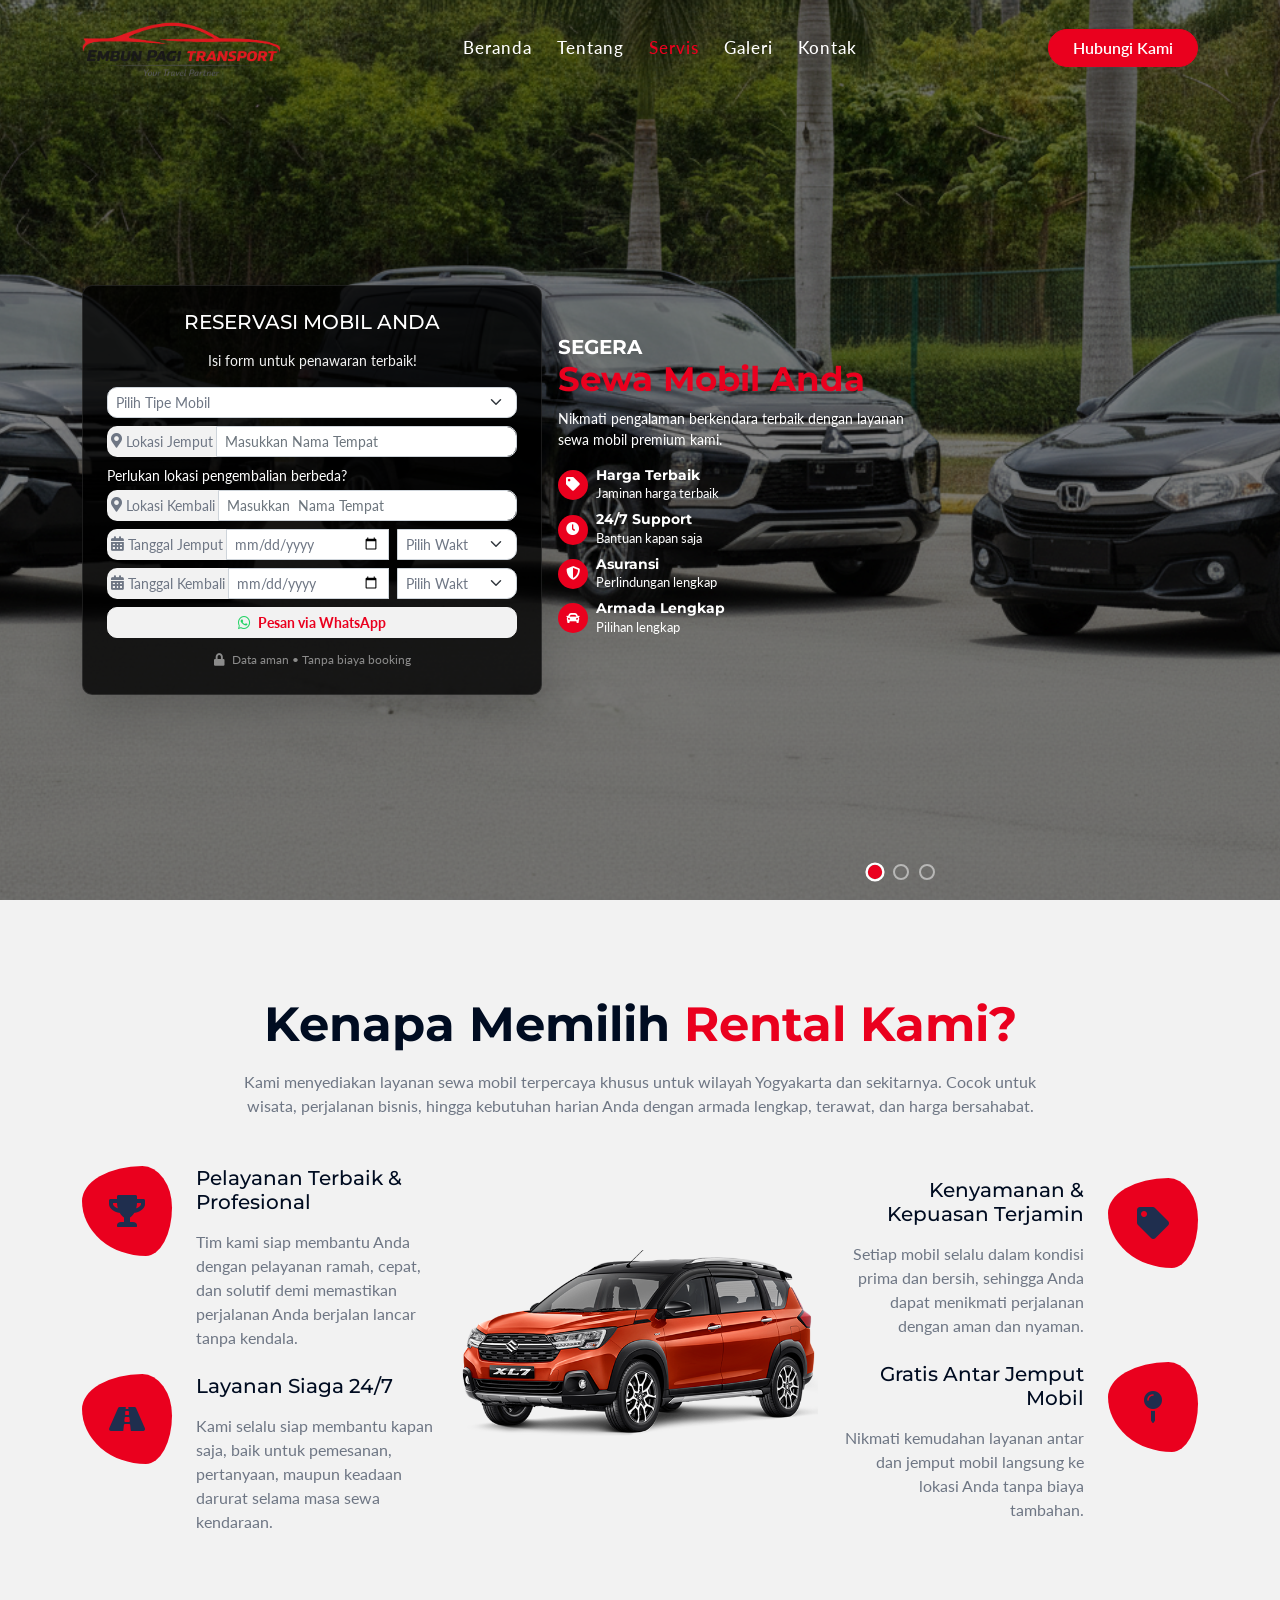
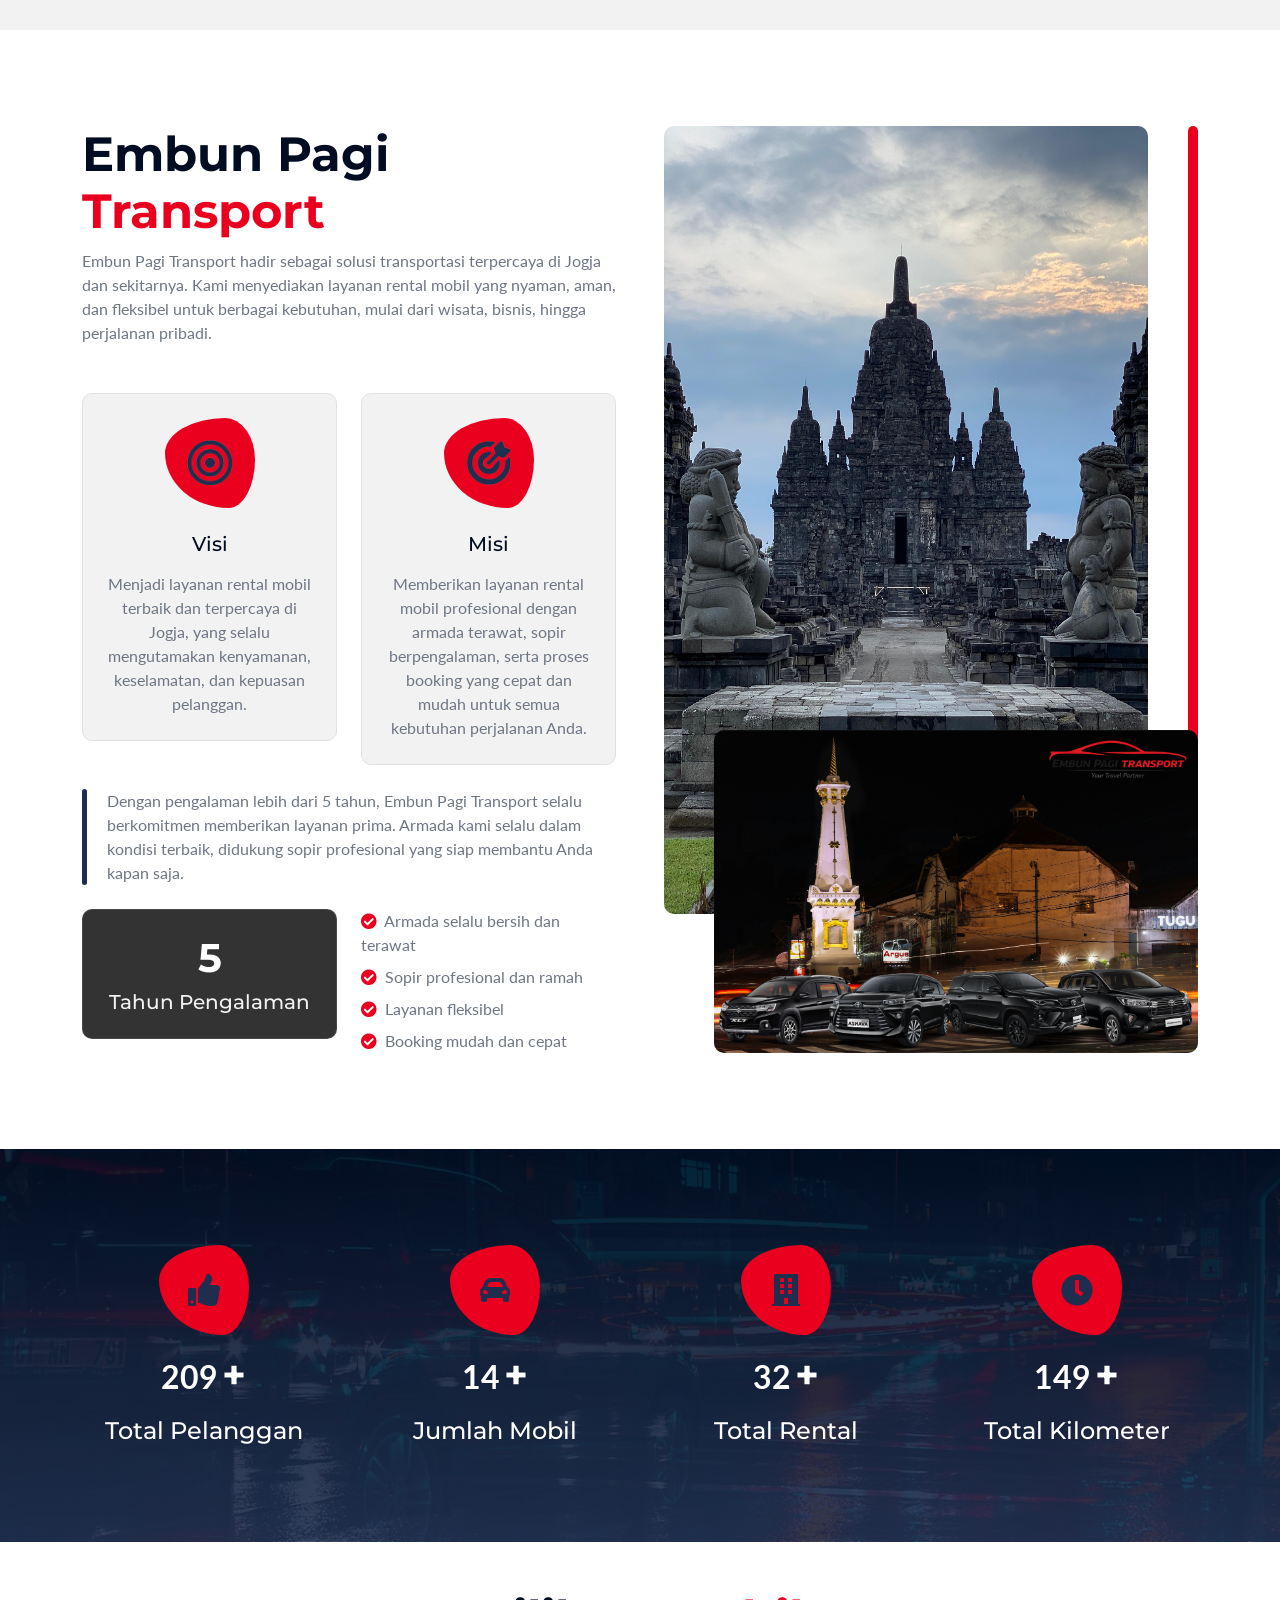
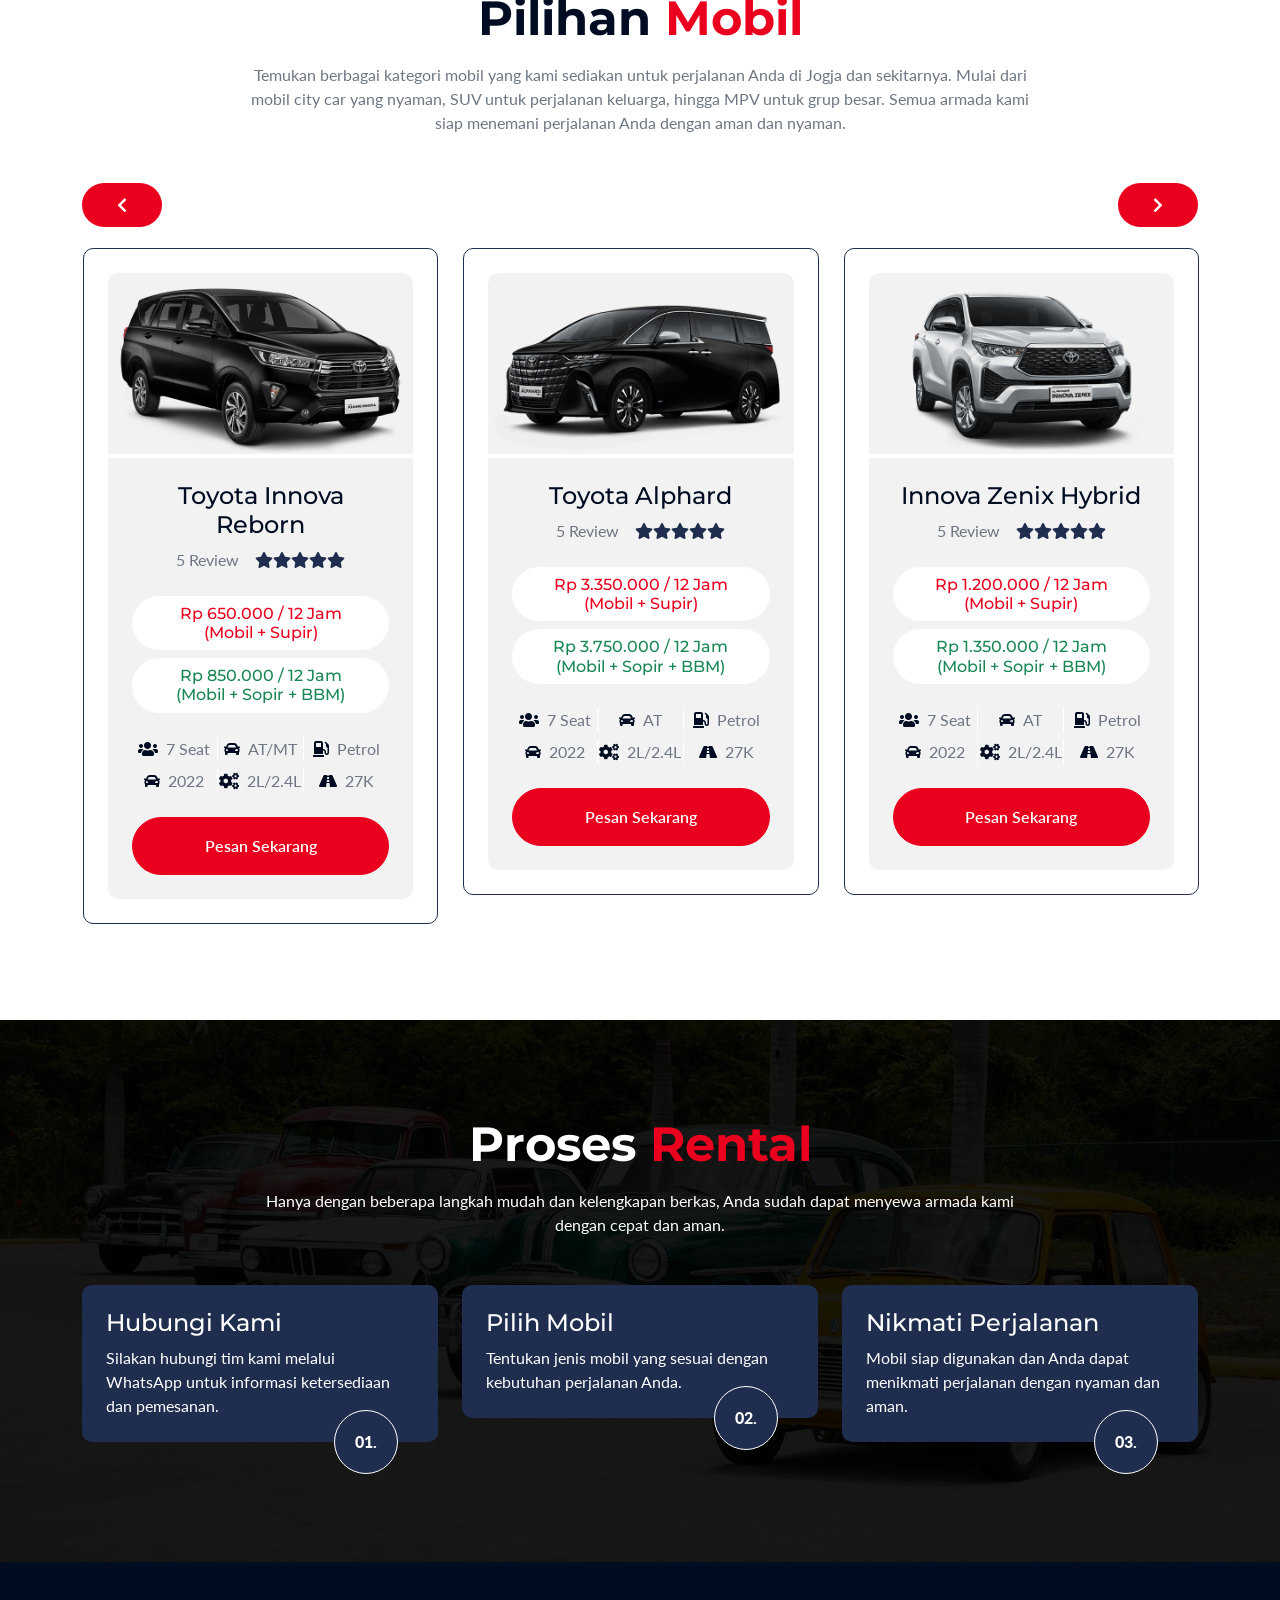
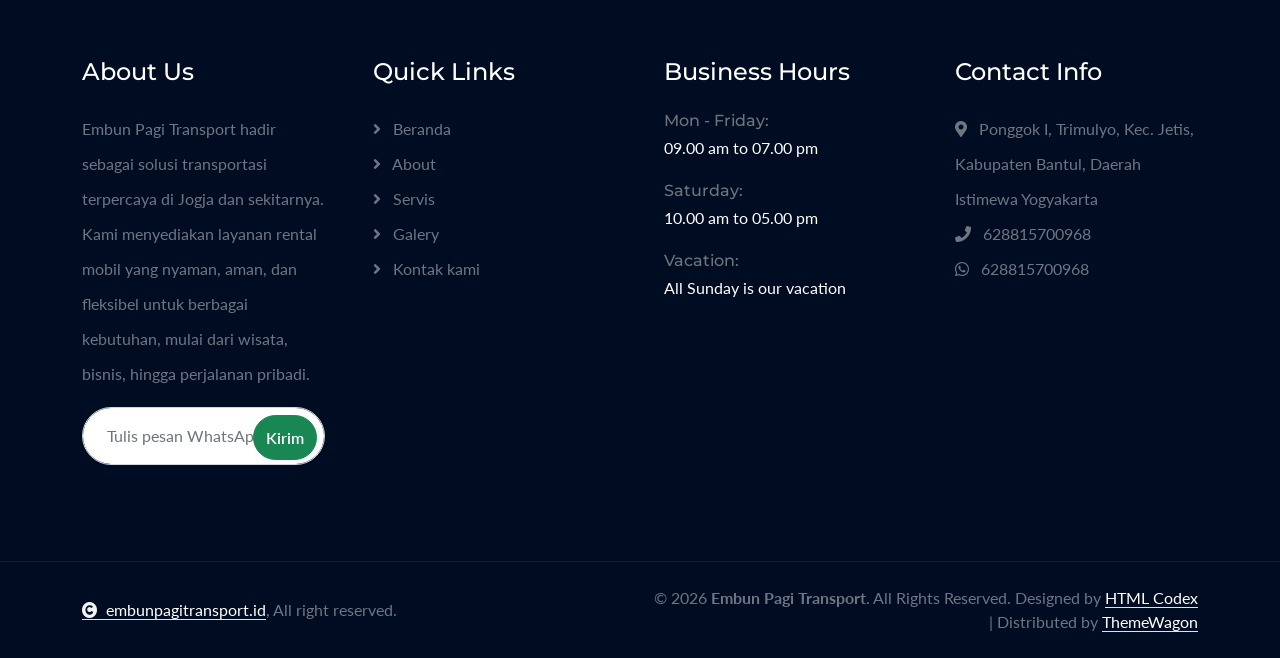
==== commit c4dfe9f6: "add address and maps" ====
--- a/index.html
+++ b/index.html
@@ -1462,16 +1462,16 @@
                     <div class="col-md-6 col-lg-6 col-xl-3">
                         <div class="footer-item d-flex flex-column">
                             <h4 class="text-white mb-4">Contact Info</h4>
-                            <a href="#"><i class="fa fa-map-marker-alt me-2"></i> alamat</a>
+                            <a href="#"><i class="fa fa-map-marker-alt me-2"></i> Ponggok I, Trimulyo, Kec. Jetis, Kabupaten Bantul, Daerah Istimewa Yogyakarta</a>
                             <!-- <a href="mailto:info@example.com"><i class="fas fa-envelope me-2"></i> info@example.com</a> -->
                             <a href="tel:+628815700968"><i class="fas fa-phone me-2"></i> 628815700968</a>
                             <a href="https://wa.me/628815700968?text=halo%20saya%20tertarik%20untuk%20menyewa%20mobil." class="mb-3"><i class="fab fa-whatsapp me-2"></i> 628815700968</a>
-                            <div class="d-flex">
+                            <!--<div class="d-flex">
                                 <a class="btn btn-secondary btn-md-square rounded-circle me-3" href=""><i class="fab fa-facebook-f text-white"></i></a>
                                 <a class="btn btn-secondary btn-md-square rounded-circle me-3" href=""><i class="fab fa-twitter text-white"></i></a>
                                 <a class="btn btn-secondary btn-md-square rounded-circle me-3" href=""><i class="fab fa-instagram text-white"></i></a>
                                 <a class="btn btn-secondary btn-md-square rounded-circle me-0" href=""><i class="fab fa-linkedin-in text-white"></i></a>
-                            </div>
+                            </div>-->
                         </div>
                     </div>
                 </div>
@@ -1484,7 +1484,7 @@
             <div class="container">
                 <div class="row g-4 align-items-center">
                     <div class="col-md-6 text-center text-md-start mb-md-0">
-                        <span class="text-body"><a href="#" class="border-bottom text-white"><i class="fas fa-copyright text-light me-2"></i>Your Site Name</a>, All right reserved.</span>
+                        <span class="text-body"><a href="index.html" class="border-bottom text-white"><i class="fas fa-copyright text-light me-2"></i>embunpagitransport.id</a>, All right reserved.</span>
                     </div>
                     <div class="col-md-6 text-center text-md-end text-body">
                         <!-- Footer Credit, bisa diganti sesuai brand Anda -->
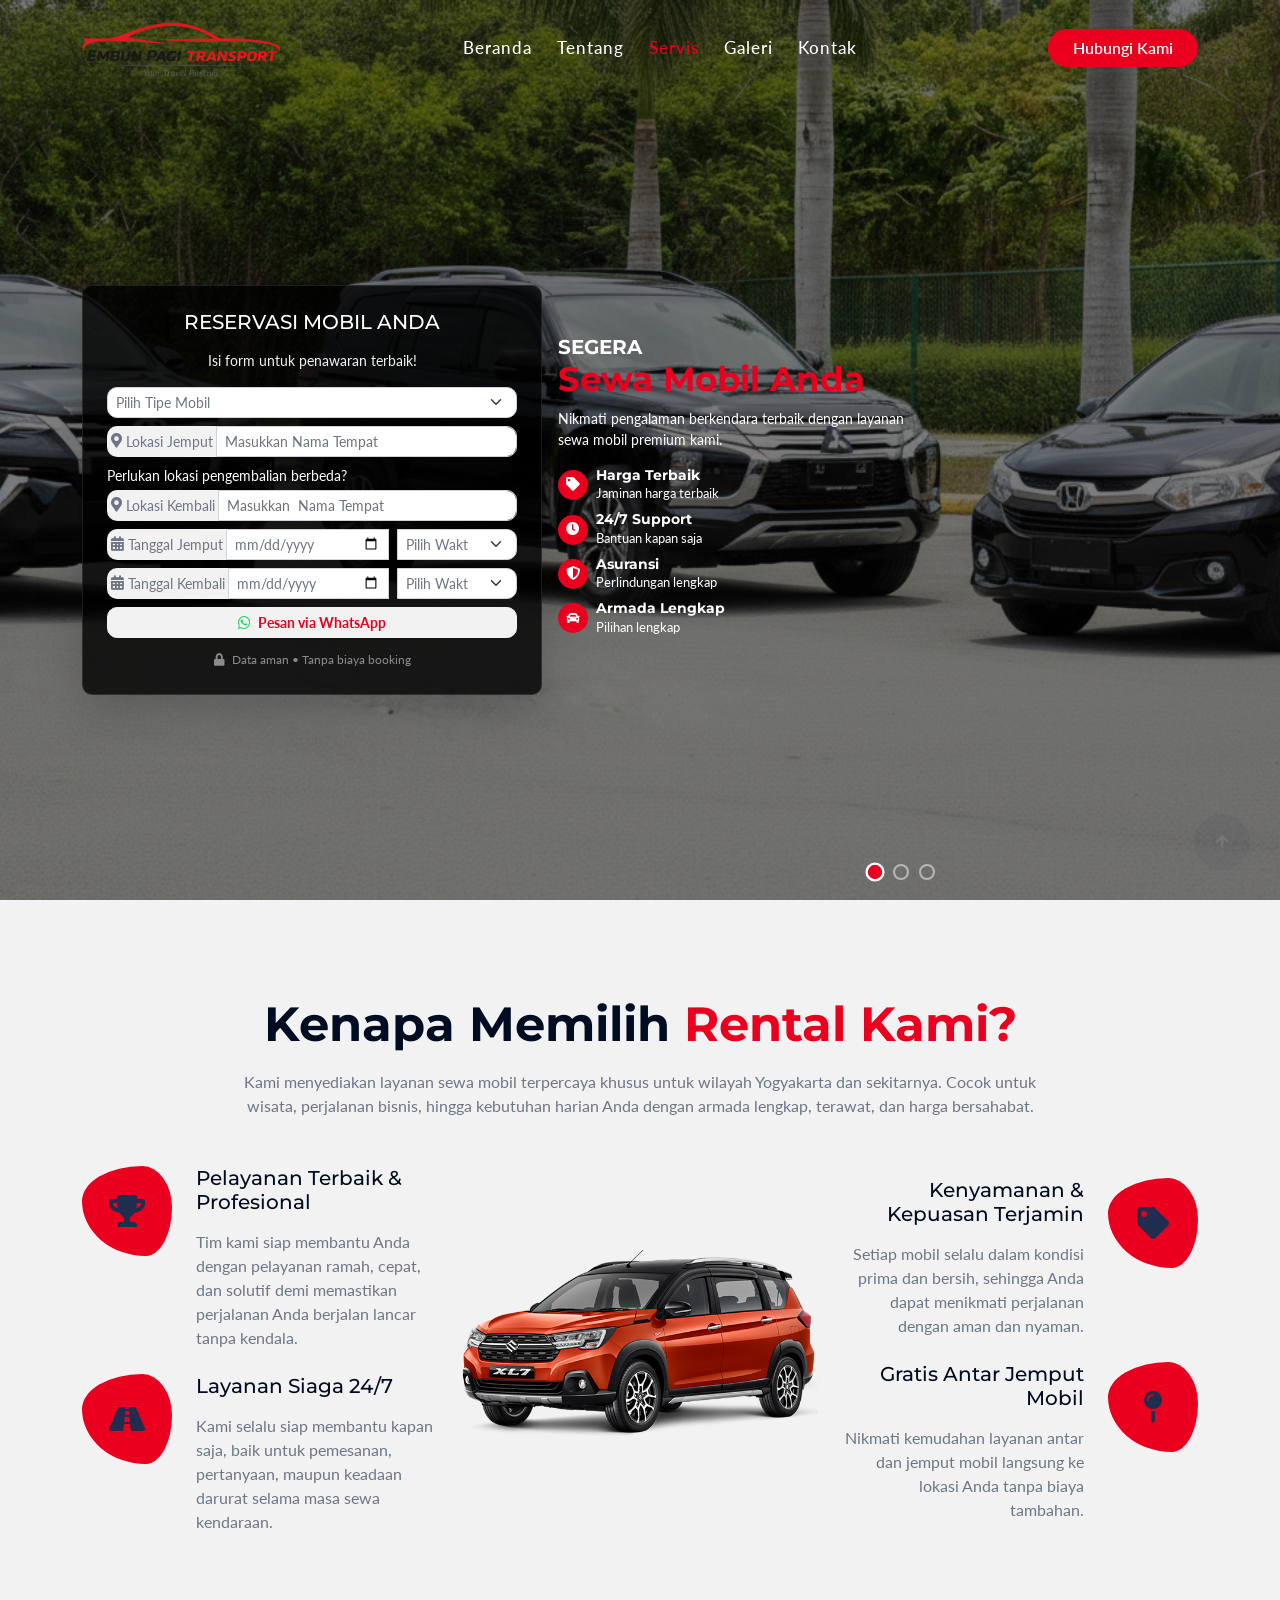
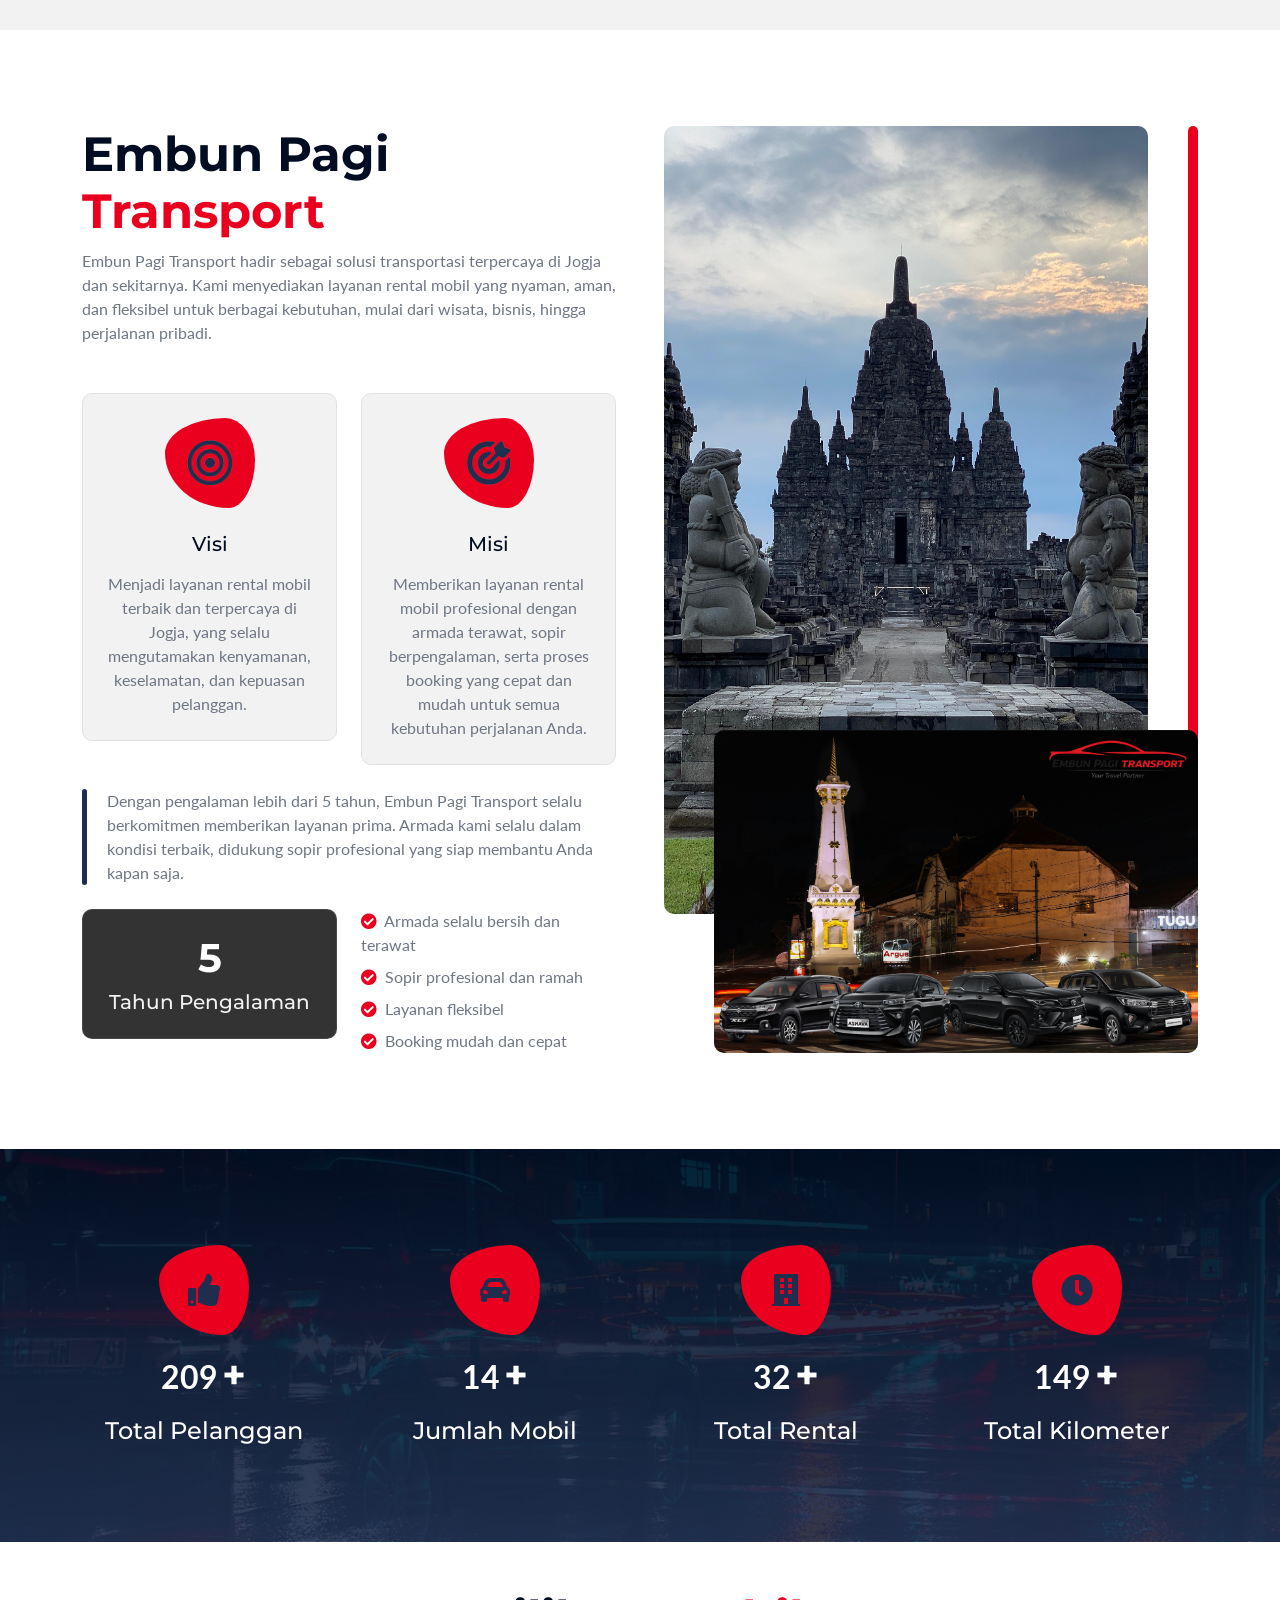
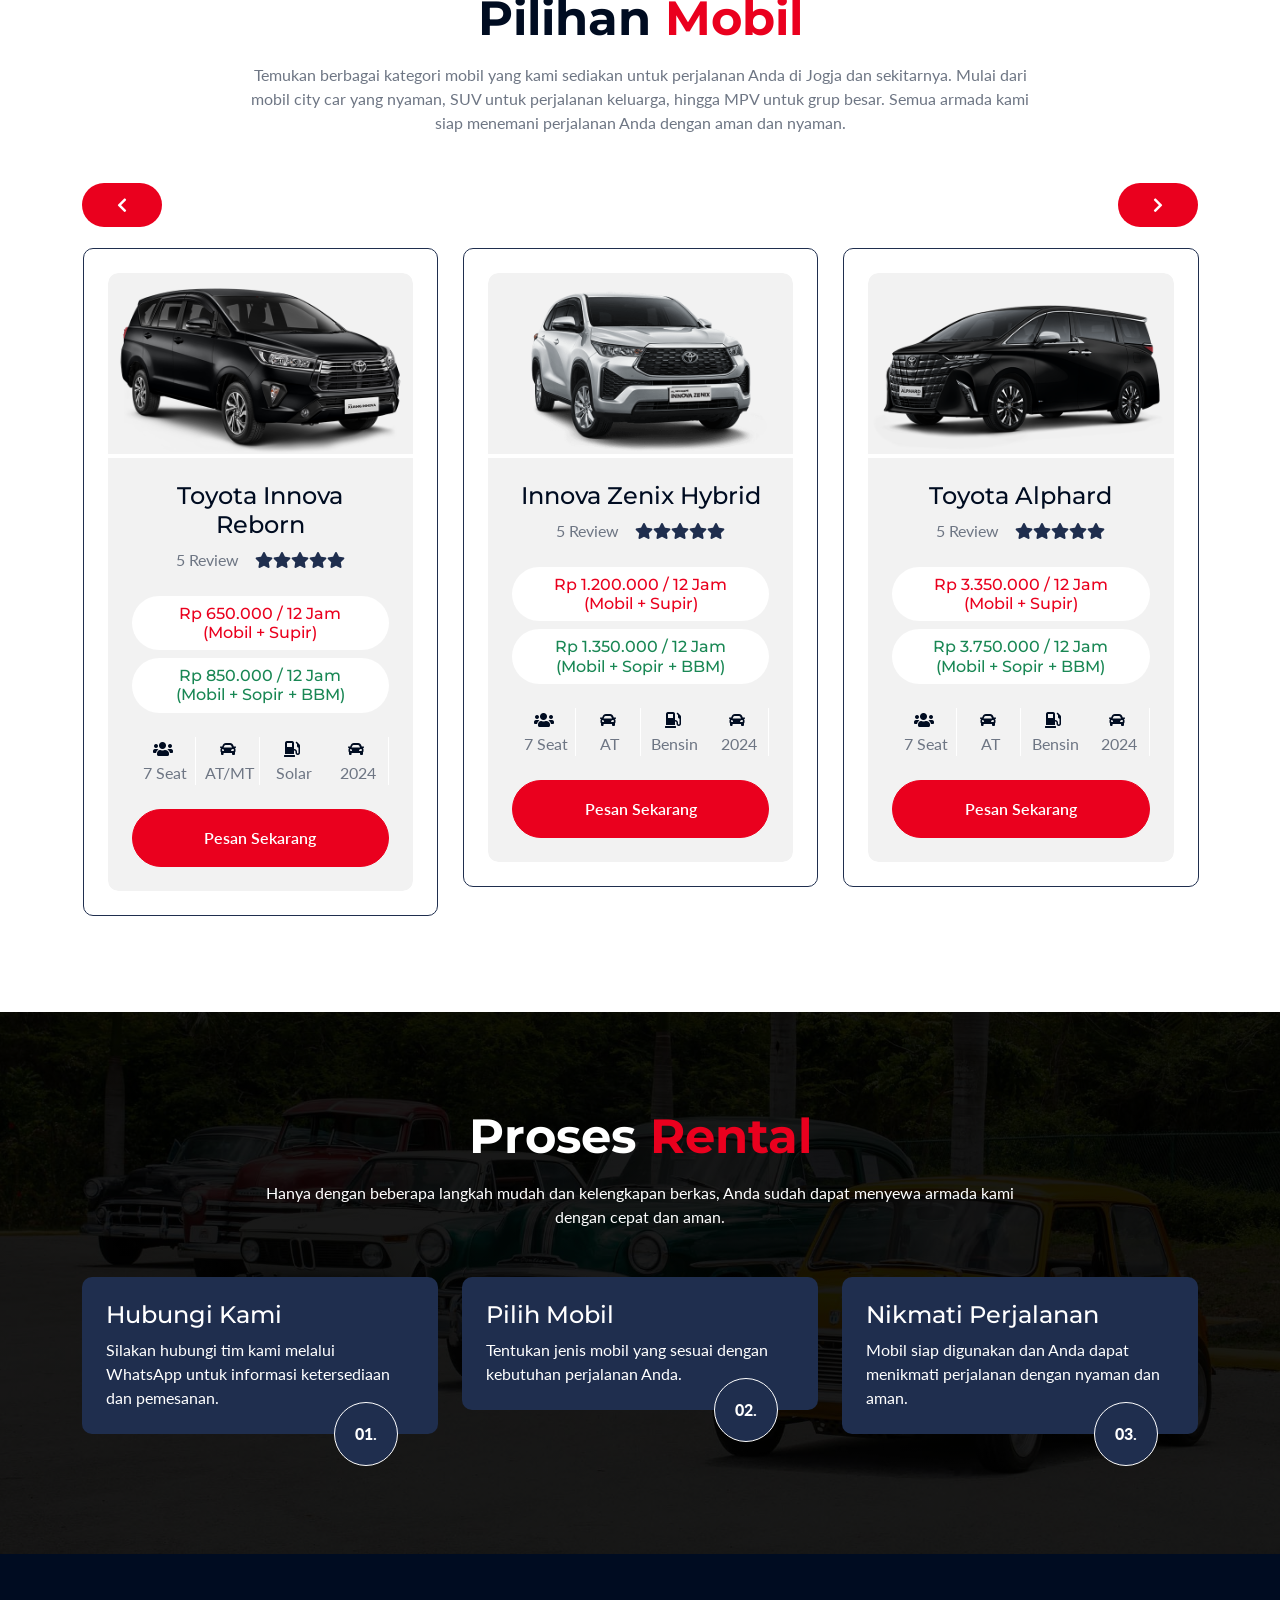
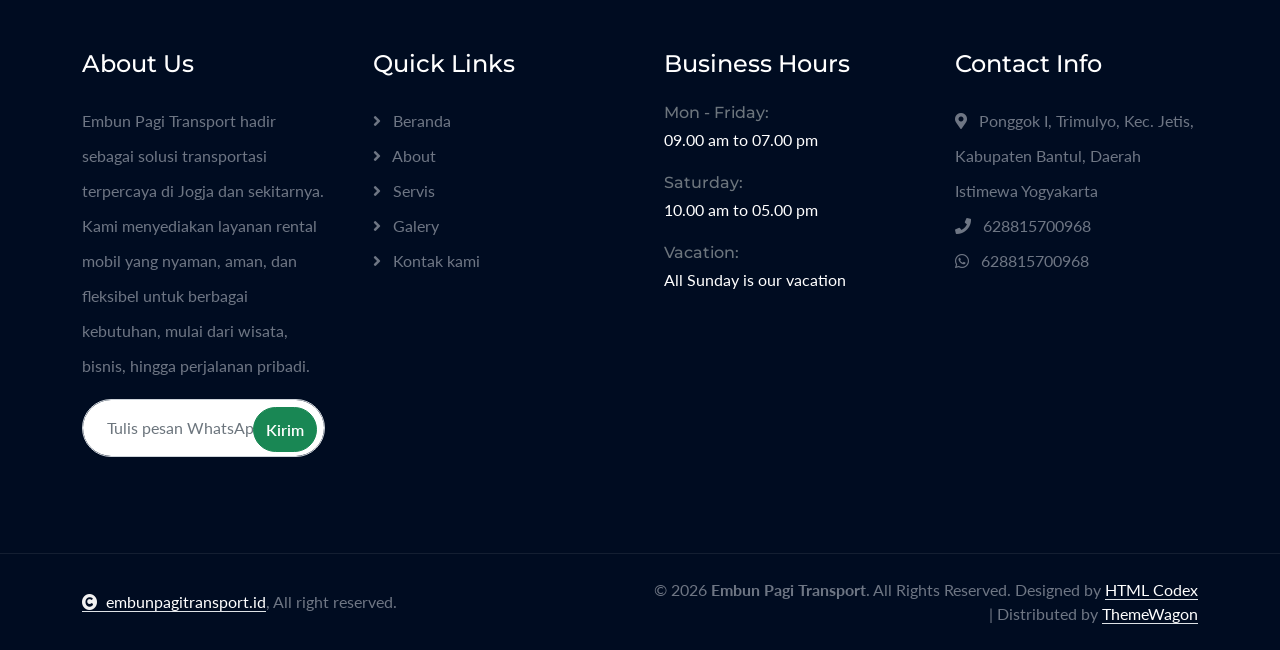
==== commit f926216a: "Update spesification cars" ====
--- a/index.html
+++ b/index.html
@@ -594,29 +594,67 @@
                                     </h6>
                                 </div>
                                 <div class="row gy-2 gx-0 text-center mb-4">
-                                    <div class="col-4 border-end border-white">
-                                        <i class="fa fa-users text-dark"></i> <span class="text-body ms-1">7 Seat</span>
-                                    </div>
-                                    <div class="col-4 border-end border-white">
-                                        <i class="fa fa-car text-dark"></i> <span class="text-body ms-1">AT/MT</span>
-                                    </div>
-                                    <div class="col-4">
-                                        <i class="fa fa-gas-pump text-dark"></i> <span class="text-body ms-1">Petrol</span>
-                                    </div>
-                                    <div class="col-4 border-end border-white">
-                                        <i class="fa fa-car text-dark"></i> <span class="text-body ms-1">2022</span>
-                                    </div>
-                                    <div class="col-4 border-end border-white">
-                                        <i class="fa fa-cogs text-dark"></i> <span class="text-body ms-1">2L/2.4L</span>
-                                    </div>
-                                    <div class="col-4">
-                                        <i class="fa fa-road text-dark"></i> <span class="text-body ms-1">27K</span>
+                                    <div class="col-3 border-end border-white">
+                                        <i class="fa fa-users text-dark"></i><br><span class="text-body ms-1">7 Seat</span>
+                                    </div>
+                                    <div class="col-3 border-end border-white">
+                                        <i class="fa fa-car text-dark"></i><br><span class="text-body ms-1">AT/MT</span>
+                                    </div>
+                                    <div class="col-3">
+                                        <i class="fa fa-gas-pump text-dark"></i><br><span class="text-body ms-1">Solar</span>
+                                    </div>
+                                    <div class="col-3 border-end border-white">
+                                        <i class="fa fa-car text-dark"></i><br><span class="text-body ms-1">2024</span>
                                     </div>
                                 </div>
                                 <a href="https://wa.me/628815700968?text=Halo%20saya%20tertarik%20untuk%20menyewa%20mobil%20Toyota Innova Reborn.%20Boleh%20info%20lebih%20lanjut%3F" target="_blank" class="btn btn-primary rounded-pill d-flex justify-content-center py-3">Pesan Sekarang</a>
                             </div>
                         </div>
                     </div>
+                    <div class="categories-item p-4">
+                        <div class="categories-item-inner">
+                            <div class="categories-img rounded-top">
+                                <img src="assets/zenix-hybrid.png" class="img-fluid w-100 rounded-top" alt="">
+                            </div>
+                            <div class="categories-content rounded-bottom p-4">
+                                <h4>Innova Zenix Hybrid</h4>
+                                <div class="categories-review mb-4">
+                                    <div class="me-3">5 Review</div>
+                                    <div class="d-flex justify-content-center text-secondary">
+                                        <i class="fas fa-star"></i>
+                                        <i class="fas fa-star"></i>
+                                        <i class="fas fa-star"></i>
+                                        <i class="fas fa-star"></i>
+                                        <i class="fas fa-star"></i>
+                                        <!--<i class="fas fa-star text-body"></i>-->
+                                    </div>
+                                </div>
+                                <div class="mb-4 text-center">
+                                    <h6 class="bg-white text-primary rounded-pill py-2 px-4 mb-2">
+                                        Rp 1.200.000 / 12 Jam <br> (Mobil + Supir)
+                                    </h6>
+                                    <h6 class="bg-white text-success rounded-pill py-2 px-4 mb-0">
+                                        Rp 1.350.000 / 12 Jam <br> (Mobil + Sopir + BBM)
+                                    </h6>
+                                </div>
+                                <div class="row gy-2 gx-0 text-center mb-4">
+                                    <div class="col-3 border-end border-white">
+                                        <i class="fa fa-users text-dark"></i><br><span class="text-body ms-1">7 Seat</span>
+                                    </div>
+                                    <div class="col-3 border-end border-white">
+                                        <i class="fa fa-car text-dark"></i><br><span class="text-body ms-1">AT</span>
+                                    </div>
+                                    <div class="col-3">
+                                        <i class="fa fa-gas-pump text-dark"></i><br><span class="text-body ms-1">Bensin</span>
+                                    </div>
+                                    <div class="col-3 border-end border-white">
+                                        <i class="fa fa-car text-dark"></i><br><span class="text-body ms-1">2024</span>
+                                    </div>
+                                </div>
+                                <a href="https://wa.me/628815700968?text=Halo%20saya%20tertarik%20untuk%20menyewa%20mobil%20Toyota Innova Zenix.%20Boleh%20info%20lebih%20lanjut%3F" target="_blank" class="btn btn-primary rounded-pill d-flex justify-content-center py-3">Pesan Sekarang</a>
+                            </div>
+                        </div>
+                    </div>                    
                     <div class="categories-item p-4">
                         <div class="categories-item-inner">
                             <div class="categories-img rounded-top">
@@ -644,26 +682,20 @@
                                     </h6>
                                 </div>
                                 <div class="row gy-2 gx-0 text-center mb-4">
-                                    <div class="col-4 border-end border-white">
-                                        <i class="fa fa-users text-dark"></i> <span class="text-body ms-1">7 Seat</span>
-                                    </div>
-                                    <div class="col-4 border-end border-white">
-                                        <i class="fa fa-car text-dark"></i> <span class="text-body ms-1">AT</span>
-                                    </div>
-                                    <div class="col-4">
-                                        <i class="fa fa-gas-pump text-dark"></i> <span class="text-body ms-1">Petrol</span>
-                                    </div>
-                                    <div class="col-4 border-end border-white">
-                                        <i class="fa fa-car text-dark"></i> <span class="text-body ms-1">2022</span>
-                                    </div>
-                                    <div class="col-4 border-end border-white">
-                                        <i class="fa fa-cogs text-dark"></i> <span class="text-body ms-1">2L/2.4L</span>
-                                    </div>
-                                    <div class="col-4">
-                                        <i class="fa fa-road text-dark"></i> <span class="text-body ms-1">27K</span>
-                                    </div>
-                                </div>
-                                <a href="https://wa.me/628815700968?text=Halo%20saya%20tertarik%20untuk%20menyewa%20mobil%20Toyota Alphard.%20Boleh%20info%20lebih%20lanjut%3F" target="_blank" class="btn btn-primary rounded-pill d-flex justify-content-center py-3">Pesan Sekarang</a>
+                                    <div class="col-3 border-end border-white">
+                                        <i class="fa fa-users text-dark"></i><br><span class="text-body ms-1">7 Seat</span>
+                                    </div>
+                                    <div class="col-3 border-end border-white">
+                                        <i class="fa fa-car text-dark"></i><br><span class="text-body ms-1">AT</span>
+                                    </div>
+                                    <div class="col-3">
+                                        <i class="fa fa-gas-pump text-dark"></i><br><span class="text-body ms-1">Bensin</span>
+                                    </div>
+                                    <div class="col-3 border-end border-white">
+                                        <i class="fa fa-car text-dark"></i><br><span class="text-body ms-1">2024</span>
+                                    </div>
+                                </div>
+                                <a href="#" class="btn btn-primary rounded-pill d-flex justify-content-center py-3">Pesan Sekarang</a>
                             </div>
                         </div>
                     </div>
@@ -694,26 +726,20 @@
                                     </h6>
                                 </div>
                                 <div class="row gy-2 gx-0 text-center mb-4">
-                                    <div class="col-4 border-end border-white">
-                                        <i class="fa fa-users text-dark"></i> <span class="text-body ms-1">7 Seat</span>
-                                    </div>
-                                    <div class="col-4 border-end border-white">
-                                        <i class="fa fa-car text-dark"></i> <span class="text-body ms-1">AT</span>
-                                    </div>
-                                    <div class="col-4">
-                                        <i class="fa fa-gas-pump text-dark"></i> <span class="text-body ms-1">Petrol</span>
-                                    </div>
-                                    <div class="col-4 border-end border-white">
-                                        <i class="fa fa-car text-dark"></i> <span class="text-body ms-1">2022</span>
-                                    </div>
-                                    <div class="col-4 border-end border-white">
-                                        <i class="fa fa-cogs text-dark"></i> <span class="text-body ms-1">2L/2.4L</span>
-                                    </div>
-                                    <div class="col-4">
-                                        <i class="fa fa-road text-dark"></i> <span class="text-body ms-1">27K</span>
-                                    </div>
-                                </div>
-                                <a href="https://wa.me/628815700968?text=Halo%20saya%20tertarik%20untuk%20menyewa%20mobil%20Toyota Innova Zenix.%20Boleh%20info%20lebih%20lanjut%3F" target="_blank" class="btn btn-primary rounded-pill d-flex justify-content-center py-3">Pesan Sekarang</a>
+                                    <div class="col-3 border-end border-white">
+                                        <i class="fa fa-users text-dark"></i><br><span class="text-body ms-1">7 Seat</span>
+                                    </div>
+                                    <div class="col-3 border-end border-white">
+                                        <i class="fa fa-car text-dark"></i><br><span class="text-body ms-1">AT</span>
+                                    </div>
+                                    <div class="col-3">
+                                        <i class="fa fa-gas-pump text-dark"></i><br><span class="text-body ms-1">Bensin</span>
+                                    </div>
+                                    <div class="col-3 border-end border-white">
+                                        <i class="fa fa-car text-dark"></i><br><span class="text-body ms-1">2024</span>
+                                    </div>
+                                </div>
+                                <a href="#" class="btn btn-primary rounded-pill d-flex justify-content-center py-3">Pesan Sekarang</a>
                             </div>
                         </div>
                     </div>
@@ -744,173 +770,17 @@
                                     </h6>
                                 </div>
                                 <div class="row gy-2 gx-0 text-center mb-4">
-                                    <div class="col-4 border-end border-white">
-                                        <i class="fa fa-users text-dark"></i> <span class="text-body ms-1">7 Seat</span>
-                                    </div>
-                                    <div class="col-4 border-end border-white">
-                                        <i class="fa fa-car text-dark"></i> <span class="text-body ms-1">AT</span>
-                                    </div>
-                                    <div class="col-4">
-                                        <i class="fa fa-gas-pump text-dark"></i> <span class="text-body ms-1">Petrol</span>
-                                    </div>
-                                    <div class="col-4 border-end border-white">
-                                        <i class="fa fa-car text-dark"></i> <span class="text-body ms-1">2022</span>
-                                    </div>
-                                    <div class="col-4 border-end border-white">
-                                        <i class="fa fa-cogs text-dark"></i> <span class="text-body ms-1">2L/2.4L</span>
-                                    </div>
-                                    <div class="col-4">
-                                        <i class="fa fa-road text-dark"></i> <span class="text-body ms-1">27K</span>
-                                    </div>
-                                </div>
-                                <a href="https://wa.me/628815700968?text=Halo%20saya%20tertarik%20untuk%20menyewa%20mobil%20Toyota Innova Zenix type G.%20Boleh%20info%20lebih%20lanjut%3F" target="_blank" class="btn btn-primary rounded-pill d-flex justify-content-center py-3">Pesan Sekarang</a>
-                            </div>
-                        </div>
-                    </div>
-                    <div class="categories-item p-4">
-                        <div class="categories-item-inner">
-                            <div class="categories-img rounded-top">
-                                <img src="assets/alphard.png" class="img-fluid w-100 rounded-top" alt="">
-                            </div>
-                            <div class="categories-content rounded-bottom p-4">
-                                <h4>Toyota Alphard</h4>
-                                <div class="categories-review mb-4">
-                                    <div class="me-3">5 Review</div>
-                                    <div class="d-flex justify-content-center text-secondary">
-                                        <i class="fas fa-star"></i>
-                                        <i class="fas fa-star"></i>
-                                        <i class="fas fa-star"></i>
-                                        <i class="fas fa-star"></i>
-                                        <i class="fas fa-star"></i>
-                                        <!--<i class="fas fa-star text-body"></i>-->
-                                    </div>
-                                </div>
-                                <div class="mb-4 text-center">
-                                    <h6 class="bg-white text-primary rounded-pill py-2 px-4 mb-2">
-                                        Rp 3.350.000 / 12 Jam <br> (Mobil + Supir)
-                                    </h6>
-                                    <h6 class="bg-white text-success rounded-pill py-2 px-4 mb-0">
-                                        Rp 3.750.000 / 12 Jam <br> (Mobil + Sopir + BBM)
-                                    </h6>
-                                </div>
-                                <div class="row gy-2 gx-0 text-center mb-4">
-                                    <div class="col-4 border-end border-white">
-                                        <i class="fa fa-users text-dark"></i> <span class="text-body ms-1">7 Seat</span>
-                                    </div>
-                                    <div class="col-4 border-end border-white">
-                                        <i class="fa fa-car text-dark"></i> <span class="text-body ms-1">AT</span>
-                                    </div>
-                                    <div class="col-4">
-                                        <i class="fa fa-gas-pump text-dark"></i> <span class="text-body ms-1">Petrol</span>
-                                    </div>
-                                    <div class="col-4 border-end border-white">
-                                        <i class="fa fa-car text-dark"></i> <span class="text-body ms-1">2022</span>
-                                    </div>
-                                    <div class="col-4 border-end border-white">
-                                        <i class="fa fa-cogs text-dark"></i> <span class="text-body ms-1">2L/2.4L</span>
-                                    </div>
-                                    <div class="col-4">
-                                        <i class="fa fa-road text-dark"></i> <span class="text-body ms-1">27K</span>
-                                    </div>
-                                </div>
-                                <a href="#" class="btn btn-primary rounded-pill d-flex justify-content-center py-3">Pesan Sekarang</a>
-                            </div>
-                        </div>
-                    </div>
-                    <div class="categories-item p-4">
-                        <div class="categories-item-inner">
-                            <div class="categories-img rounded-top">
-                                <img src="assets/zenix-hybrid.png" class="img-fluid w-100 rounded-top" alt="">
-                            </div>
-                            <div class="categories-content rounded-bottom p-4">
-                                <h4>Innova Zenix Hybrid</h4>
-                                <div class="categories-review mb-4">
-                                    <div class="me-3">5 Review</div>
-                                    <div class="d-flex justify-content-center text-secondary">
-                                        <i class="fas fa-star"></i>
-                                        <i class="fas fa-star"></i>
-                                        <i class="fas fa-star"></i>
-                                        <i class="fas fa-star"></i>
-                                        <i class="fas fa-star"></i>
-                                        <!--<i class="fas fa-star text-body"></i>-->
-                                    </div>
-                                </div>
-                                <div class="mb-4 text-center">
-                                    <h6 class="bg-white text-primary rounded-pill py-2 px-4 mb-2">
-                                        Rp 1.200.000 / 12 Jam <br> (Mobil + Supir)
-                                    </h6>
-                                    <h6 class="bg-white text-success rounded-pill py-2 px-4 mb-0">
-                                        Rp 1.350.000 / 12 Jam <br> (Mobil + Sopir + BBM)
-                                    </h6>
-                                </div>
-                                <div class="row gy-2 gx-0 text-center mb-4">
-                                    <div class="col-4 border-end border-white">
-                                        <i class="fa fa-users text-dark"></i> <span class="text-body ms-1">7 Seat</span>
-                                    </div>
-                                    <div class="col-4 border-end border-white">
-                                        <i class="fa fa-car text-dark"></i> <span class="text-body ms-1">AT</span>
-                                    </div>
-                                    <div class="col-4">
-                                        <i class="fa fa-gas-pump text-dark"></i> <span class="text-body ms-1">Petrol</span>
-                                    </div>
-                                    <div class="col-4 border-end border-white">
-                                        <i class="fa fa-car text-dark"></i> <span class="text-body ms-1">2022</span>
-                                    </div>
-                                    <div class="col-4 border-end border-white">
-                                        <i class="fa fa-cogs text-dark"></i> <span class="text-body ms-1">2L/2.4L</span>
-                                    </div>
-                                    <div class="col-4">
-                                        <i class="fa fa-road text-dark"></i> <span class="text-body ms-1">27K</span>
-                                    </div>
-                                </div>
-                                <a href="#" class="btn btn-primary rounded-pill d-flex justify-content-center py-3">Pesan Sekarang</a>
-                            </div>
-                        </div>
-                    </div>
-                    <div class="categories-item p-4">
-                        <div class="categories-item-inner">
-                            <div class="categories-img rounded-top">
-                                <img src="assets/zenix-g.png" class="img-fluid w-100 rounded-top" alt="">
-                            </div>
-                            <div class="categories-content rounded-bottom p-4">
-                                <h4>Innova Zenix Tipe G</h4>
-                                <div class="categories-review mb-4">
-                                    <div class="me-3">5 Review</div>
-                                    <div class="d-flex justify-content-center text-secondary">
-                                        <i class="fas fa-star"></i>
-                                        <i class="fas fa-star"></i>
-                                        <i class="fas fa-star"></i>
-                                        <i class="fas fa-star"></i>
-                                        <i class="fas fa-star"></i>
-                                        <!--<i class="fas fa-star text-body"></i>-->
-                                    </div>
-                                </div>
-                                <div class="mb-4 text-center">
-                                    <h6 class="bg-white text-primary rounded-pill py-2 px-4 mb-2">
-                                        Rp 850.000 / 12 Jam <br> (Mobil + Supir)
-                                    </h6>
-                                    <h6 class="bg-white text-success rounded-pill py-2 px-4 mb-0">
-                                        Rp 950.000 / 12 Jam <br> (Mobil + Sopir + BBM)
-                                    </h6>
-                                </div>
-                                <div class="row gy-2 gx-0 text-center mb-4">
-                                    <div class="col-4 border-end border-white">
-                                        <i class="fa fa-users text-dark"></i> <span class="text-body ms-1">7 Seat</span>
-                                    </div>
-                                    <div class="col-4 border-end border-white">
-                                        <i class="fa fa-car text-dark"></i> <span class="text-body ms-1">AT</span>
-                                    </div>
-                                    <div class="col-4">
-                                        <i class="fa fa-gas-pump text-dark"></i> <span class="text-body ms-1">Petrol</span>
-                                    </div>
-                                    <div class="col-4 border-end border-white">
-                                        <i class="fa fa-car text-dark"></i> <span class="text-body ms-1">2022</span>
-                                    </div>
-                                    <div class="col-4 border-end border-white">
-                                        <i class="fa fa-cogs text-dark"></i> <span class="text-body ms-1">2L/2.4L</span>
-                                    </div>
-                                    <div class="col-4">
-                                        <i class="fa fa-road text-dark"></i> <span class="text-body ms-1">27K</span>
+                                    <div class="col-3 border-end border-white">
+                                        <i class="fa fa-users text-dark"></i><br><span class="text-body ms-1">7 Seat</span>
+                                    </div>
+                                    <div class="col-3 border-end border-white">
+                                        <i class="fa fa-car text-dark"></i><br><span class="text-body ms-1">AT</span>
+                                    </div>
+                                    <div class="col-3">
+                                        <i class="fa fa-gas-pump text-dark"></i><br><span class="text-body ms-1">Bensin</span>
+                                    </div>
+                                    <div class="col-3 border-end border-white">
+                                        <i class="fa fa-car text-dark"></i><br><span class="text-body ms-1">2024</span>
                                     </div>
                                 </div>
                                 <a href="#" class="btn btn-primary rounded-pill d-flex justify-content-center py-3">Pesan Sekarang</a>
@@ -943,23 +813,17 @@
                                     </h6>
                                 </div>
                                 <div class="row gy-2 gx-0 text-center mb-4">
-                                    <div class="col-4 border-end border-white">
-                                        <i class="fa fa-users text-dark"></i> <span class="text-body ms-1">7 Seat</span>
-                                    </div>
-                                    <div class="col-4 border-end border-white">
-                                        <i class="fa fa-car text-dark"></i> <span class="text-body ms-1">AT/MT</span>
-                                    </div>
-                                    <div class="col-4">
-                                        <i class="fa fa-gas-pump text-dark"></i> <span class="text-body ms-1">Petrol</span>
-                                    </div>
-                                    <div class="col-4 border-end border-white">
-                                        <i class="fa fa-car text-dark"></i> <span class="text-body ms-1">2023</span>
-                                    </div>
-                                    <div class="col-4 border-end border-white">
-                                        <i class="fa fa-cogs text-dark"></i> <span class="text-body ms-1">2.8L</span>
-                                    </div>
-                                    <div class="col-4">
-                                        <i class="fa fa-road text-dark"></i> <span class="text-body ms-1">27K</span>
+                                    <div class="col-3 border-end border-white">
+                                        <i class="fa fa-users text-dark"></i><br><span class="text-body ms-1">7 Seat</span>
+                                    </div>
+                                    <div class="col-3 border-end border-white">
+                                        <i class="fa fa-car text-dark"></i><br><span class="text-body ms-1">AT/MT</span>
+                                    </div>
+                                    <div class="col-3">
+                                        <i class="fa fa-gas-pump text-dark"></i><br><span class="text-body ms-1">Bensin</span>
+                                    </div>
+                                    <div class="col-3 border-end border-white">
+                                        <i class="fa fa-car text-dark"></i><br><span class="text-body ms-1">2024</span>
                                     </div>
                                 </div>
                                 <a href="https://wa.me/628815700968?text=Halo%20saya%20tertarik%20untuk%20menyewa%20mobil%20Toyota Fortuner.%20Boleh%20info%20lebih%20lanjut%3F" target="_blank" class="btn btn-primary rounded-pill d-flex justify-content-center py-3">Pesan Sekarang</a>
@@ -992,26 +856,63 @@
                                     </h6>
                                 </div>
                                 <div class="row gy-2 gx-0 text-center mb-4">
+                                    <div class="col-3 border-end border-white">
+                                        <i class="fa fa-users text-dark"></i><br><span class="text-body ms-1">7 Seat</span>
+                                    </div>
+                                    <div class="col-3 border-end border-white">
+                                        <i class="fa fa-car text-dark"></i><br><span class="text-body ms-1">AT/MT</span>
+                                    </div>
+                                    <div class="col-3">
+                                        <i class="fa fa-gas-pump text-dark"></i><br><span class="text-body ms-1">Bensin</span>
+                                    </div>
+                                    <div class="col-3 border-end border-white">
+                                        <i class="fa fa-car text-dark"></i><br><span class="text-body ms-1">2024</span>
+                                    </div>
+                                </div>
+                                <a href="https://wa.me/628815700968?text=Halo%20saya%20tertarik%20untuk%20menyewa%20mobil%20Toyota Avanza.%20Boleh%20info%20lebih%20lanjut%3F" target="_blank" class="btn btn-primary rounded-pill d-flex justify-content-center py-3">Pesan Sekarang</a>
+                            </div>
+                        </div>
+                    </div>
+                     <div class="categories-item p-4">
+                        <div class="categories-item-inner">
+                            <div class="categories-img rounded-top">
+                                <img src="assets/hiace-commuter.png" class="img-fluid w-100 rounded-top" alt="">
+                            </div>
+                            <div class="categories-content rounded-bottom p-4">
+                                <h4>Toyota HIACE Commuter</h4>
+                                <div class="categories-review mb-4">
+                                    <div class="me-3">5 Review</div>
+                                    <div class="d-flex justify-content-center text-secondary">
+                                        <i class="fas fa-star"></i>
+                                        <i class="fas fa-star"></i>
+                                        <i class="fas fa-star"></i>
+                                        <i class="fas fa-star"></i>
+                                        <i class="fas fa-star"></i>
+                                    </div>
+                                </div>
+                                <div class="mb-4 text-center">
+                                    <h6 class="bg-white text-primary rounded-pill py-2 px-4 mb-2">
+                                        Rp 1.000.000 / 12 Jam <br> (Mobil + Supir)
+                                    </h6>
+                                    <h6 class="bg-white text-success rounded-pill py-2 px-4 mb-0">
+                                        Rp 1.150.000 / 12 Jam <br> (Mobil + Sopir + BBM)
+                                    </h6>
+                                </div>
+                                <div class="row gy-2 gx-0 text-center mb-4">
                                     <div class="col-4 border-end border-white">
-                                        <i class="fa fa-users text-dark"></i> <span class="text-body ms-1">7 Seat</span>
-                                    </div>
-                                    <div class="col-4 border-end border-white">
-                                        <i class="fa fa-car text-dark"></i> <span class="text-body ms-1">AT/MT</span>
-                                    </div>
-                                    <div class="col-4">
-                                        <i class="fa fa-gas-pump text-dark"></i> <span class="text-body ms-1">Petrol</span>
-                                    </div>
-                                    <div class="col-4 border-end border-white">
-                                        <i class="fa fa-car text-dark"></i> <span class="text-body ms-1">2015</span>
-                                    </div>
-                                    <div class="col-4 border-end border-white">
-                                        <i class="fa fa-cogs text-dark"></i> <span class="text-body ms-1">AUTO</span>
-                                    </div>
-                                    <div class="col-4">
-                                        <i class="fa fa-road text-dark"></i> <span class="text-body ms-1">27K</span>
-                                    </div>
-                                </div>
-                                <a href="https://wa.me/628815700968?text=Halo%20saya%20tertarik%20untuk%20menyewa%20mobil%20Toyota Avanza.%20Boleh%20info%20lebih%20lanjut%3F" target="_blank" class="btn btn-primary rounded-pill d-flex justify-content-center py-3">Pesan Sekarang</a>
+                                        <i class="fa fa-users text-dark"></i><br><span class="text-body ms-1">10-14 Seat</span>
+                                    </div>
+                                    <div class="col-2 border-end border-white">
+                                        <i class="fa fa-car text-dark"></i><br><span class="text-body ms-1">MT</span>
+                                    </div>
+                                    <div class="col-3">
+                                        <i class="fa fa-gas-pump text-dark"></i><br><span class="text-body ms-1">Solar</span>
+                                    </div>
+                                    <div class="col-3 border-end border-white">
+                                        <i class="fa fa-car text-dark"></i><br><span class="text-body ms-1">2024</span>
+                                    </div>                                
+                                </div>
+                                <a href="https://wa.me/628815700968?text=Halo%20saya%20tertarik%20untuk%20menyewa%20mobil%20Toyota Hiace Commuter.%20Boleh%20info%20lebih%20lanjut%3F" target="_blank" class="btn btn-primary rounded-pill d-flex justify-content-center py-3">Pesan Sekarang</a>
                             </div>
                         </div>
                     </div>
@@ -1042,77 +943,24 @@
                                 </div>
                                 <div class="row gy-2 gx-0 text-center mb-4">
                                     <div class="col-4 border-end border-white">
-                                        <i class="fa fa-users text-dark"></i> <span class="text-body ms-1">14 Seat</span>
-                                    </div>
-                                    <div class="col-4 border-end border-white">
-                                        <i class="fa fa-car text-dark"></i> <span class="text-body ms-1">AT/MT</span>
-                                    </div>
-                                    <div class="col-4">
-                                        <i class="fa fa-gas-pump text-dark"></i> <span class="text-body ms-1">Petrol</span>
-                                    </div>
-                                    <div class="col-4 border-end border-white">
-                                        <i class="fa fa-car text-dark"></i> <span class="text-body ms-1">2015</span>
-                                    </div>
-                                    <div class="col-4 border-end border-white">
-                                        <i class="fa fa-cogs text-dark"></i> <span class="text-body ms-1">AUTO</span>
-                                    </div>
-                                    <div class="col-4">
-                                        <i class="fa fa-road text-dark"></i> <span class="text-body ms-1">27K</span>
+                                        <i class="fa fa-users text-dark"></i><br><span class="text-body ms-1">9-12 Seat</span>
+                                    </div>
+                                    <div class="col-2 border-end border-white">
+                                        <i class="fa fa-car text-dark"></i><br><span class="text-body ms-1">MT</span>
+                                    </div>
+                                    <div class="col-3">
+                                        <i class="fa fa-gas-pump text-dark"></i><br><span class="text-body ms-1">Solar</span>
+                                    </div>
+                                    <div class="col-3 border-end border-white">
+                                        <i class="fa fa-car text-dark"></i><br><span class="text-body ms-1">2024</span>
+                                    </div>
                                     </div>
                                 </div>
                                 <a href="https://wa.me/628815700968?text=Halo%20saya%20tertarik%20untuk%20menyewa%20mobil%20Toyota Hiace.%20Boleh%20info%20lebih%20lanjut%3F" target="_blank" class="btn btn-primary rounded-pill d-flex justify-content-center py-3">Pesan Sekarang</a>
                             </div>
                         </div>
                     </div>
-                    <div class="categories-item p-4">
-                        <div class="categories-item-inner">
-                            <div class="categories-img rounded-top">
-                                <img src="assets/hiace-commuter.png" class="img-fluid w-100 rounded-top" alt="">
-                            </div>
-                            <div class="categories-content rounded-bottom p-4">
-                                <h4>Toyota HIACE Commuter</h4>
-                                <div class="categories-review mb-4">
-                                    <div class="me-3">5 Review</div>
-                                    <div class="d-flex justify-content-center text-secondary">
-                                        <i class="fas fa-star"></i>
-                                        <i class="fas fa-star"></i>
-                                        <i class="fas fa-star"></i>
-                                        <i class="fas fa-star"></i>
-                                        <i class="fas fa-star"></i>
-                                    </div>
-                                </div>
-                                <div class="mb-4 text-center">
-                                    <h6 class="bg-white text-primary rounded-pill py-2 px-4 mb-2">
-                                        Rp 1.000.000 / 12 Jam <br> (Mobil + Supir)
-                                    </h6>
-                                    <h6 class="bg-white text-success rounded-pill py-2 px-4 mb-0">
-                                        Rp 1.150.000 / 12 Jam <br> (Mobil + Sopir + BBM)
-                                    </h6>
-                                </div>
-                                <div class="row gy-2 gx-0 text-center mb-4">
-                                    <div class="col-4 border-end border-white">
-                                        <i class="fa fa-users text-dark"></i> <span class="text-body ms-1">14 Seat</span>
-                                    </div>
-                                    <div class="col-4 border-end border-white">
-                                        <i class="fa fa-car text-dark"></i> <span class="text-body ms-1">AT/MT</span>
-                                    </div>
-                                    <div class="col-4">
-                                        <i class="fa fa-gas-pump text-dark"></i> <span class="text-body ms-1">Petrol</span>
-                                    </div>
-                                    <div class="col-4 border-end border-white">
-                                        <i class="fa fa-car text-dark"></i> <span class="text-body ms-1">2015</span>
-                                    </div>
-                                    <div class="col-4 border-end border-white">
-                                        <i class="fa fa-cogs text-dark"></i> <span class="text-body ms-1">AUTO</span>
-                                    </div>
-                                    <div class="col-4">
-                                        <i class="fa fa-road text-dark"></i> <span class="text-body ms-1">27K</span>
-                                    </div>
-                                </div>
-                                <a href="https://wa.me/628815700968?text=Halo%20saya%20tertarik%20untuk%20menyewa%20mobil%20Toyota Hiace Commuter.%20Boleh%20info%20lebih%20lanjut%3F" target="_blank" class="btn btn-primary rounded-pill d-flex justify-content-center py-3">Pesan Sekarang</a>
-                            </div>
-                        </div>
-                    </div>
+                   
                 </div>
             </div>
         </div>
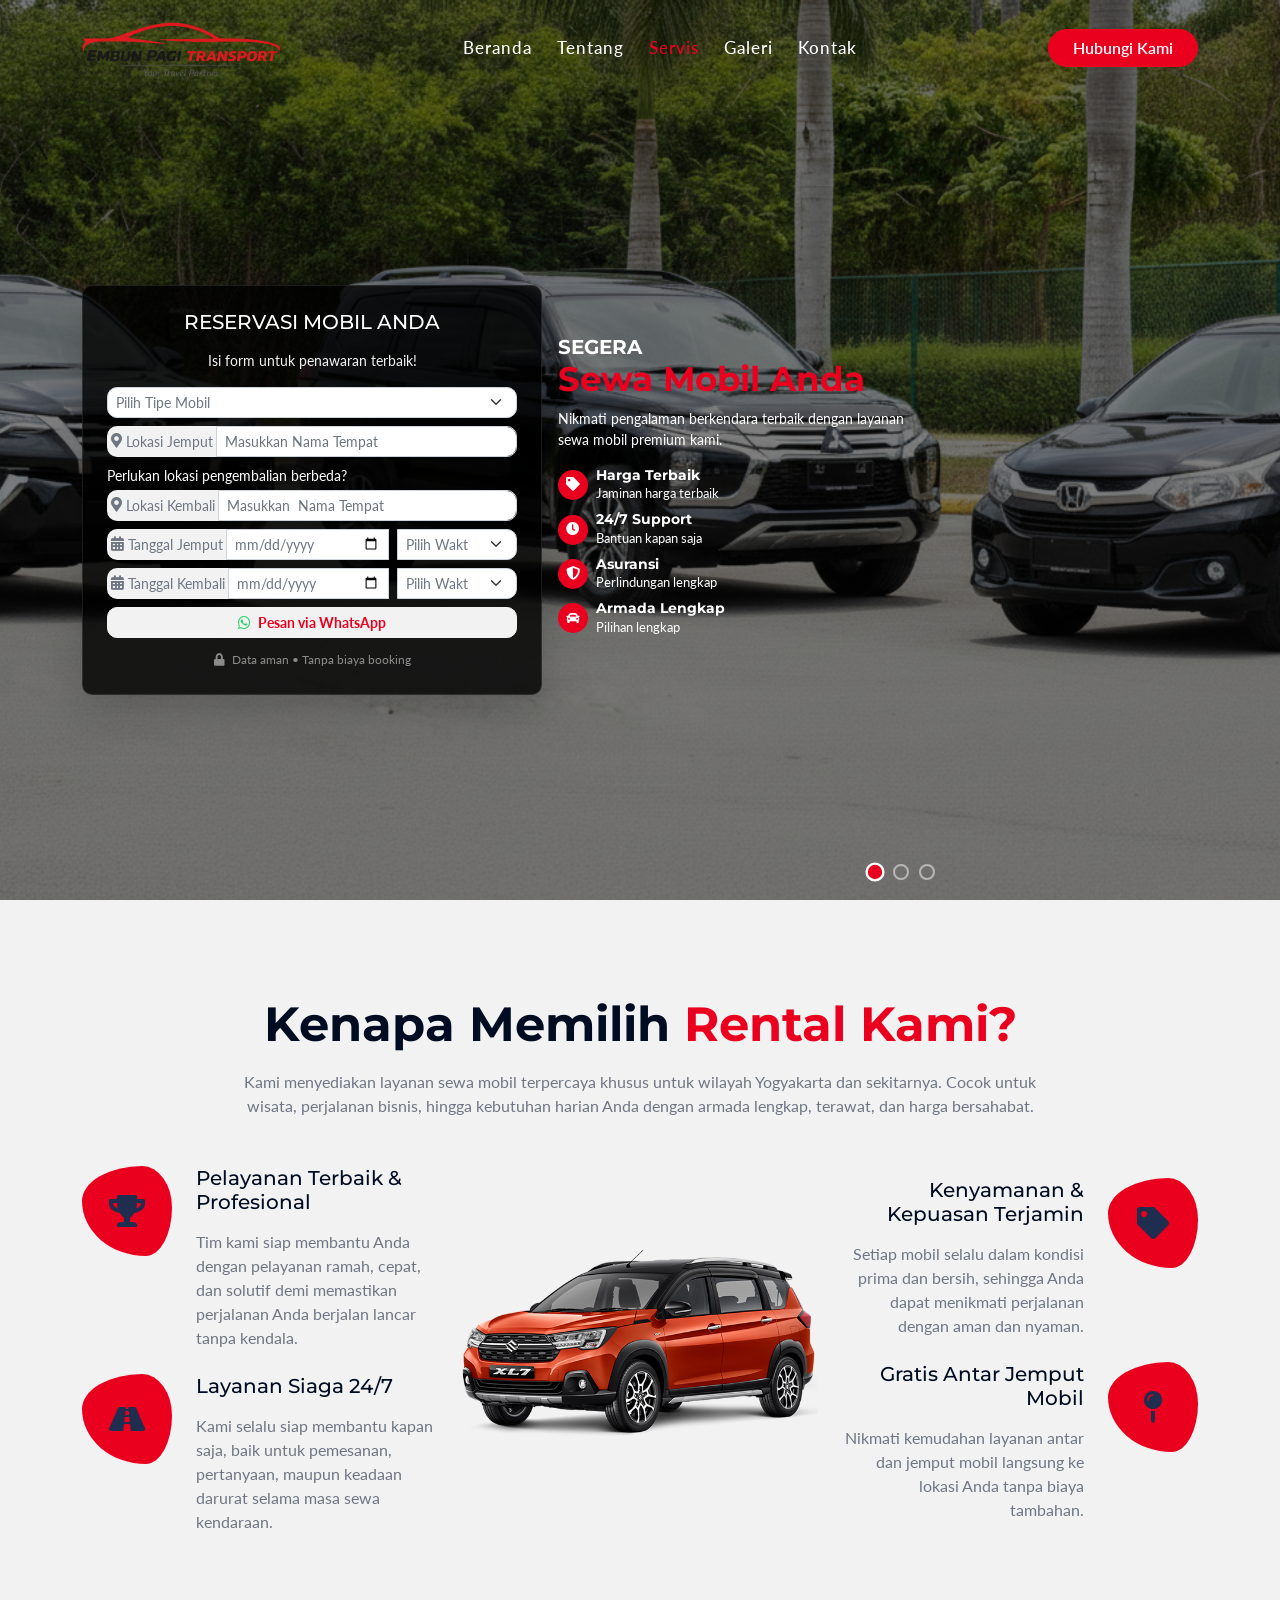
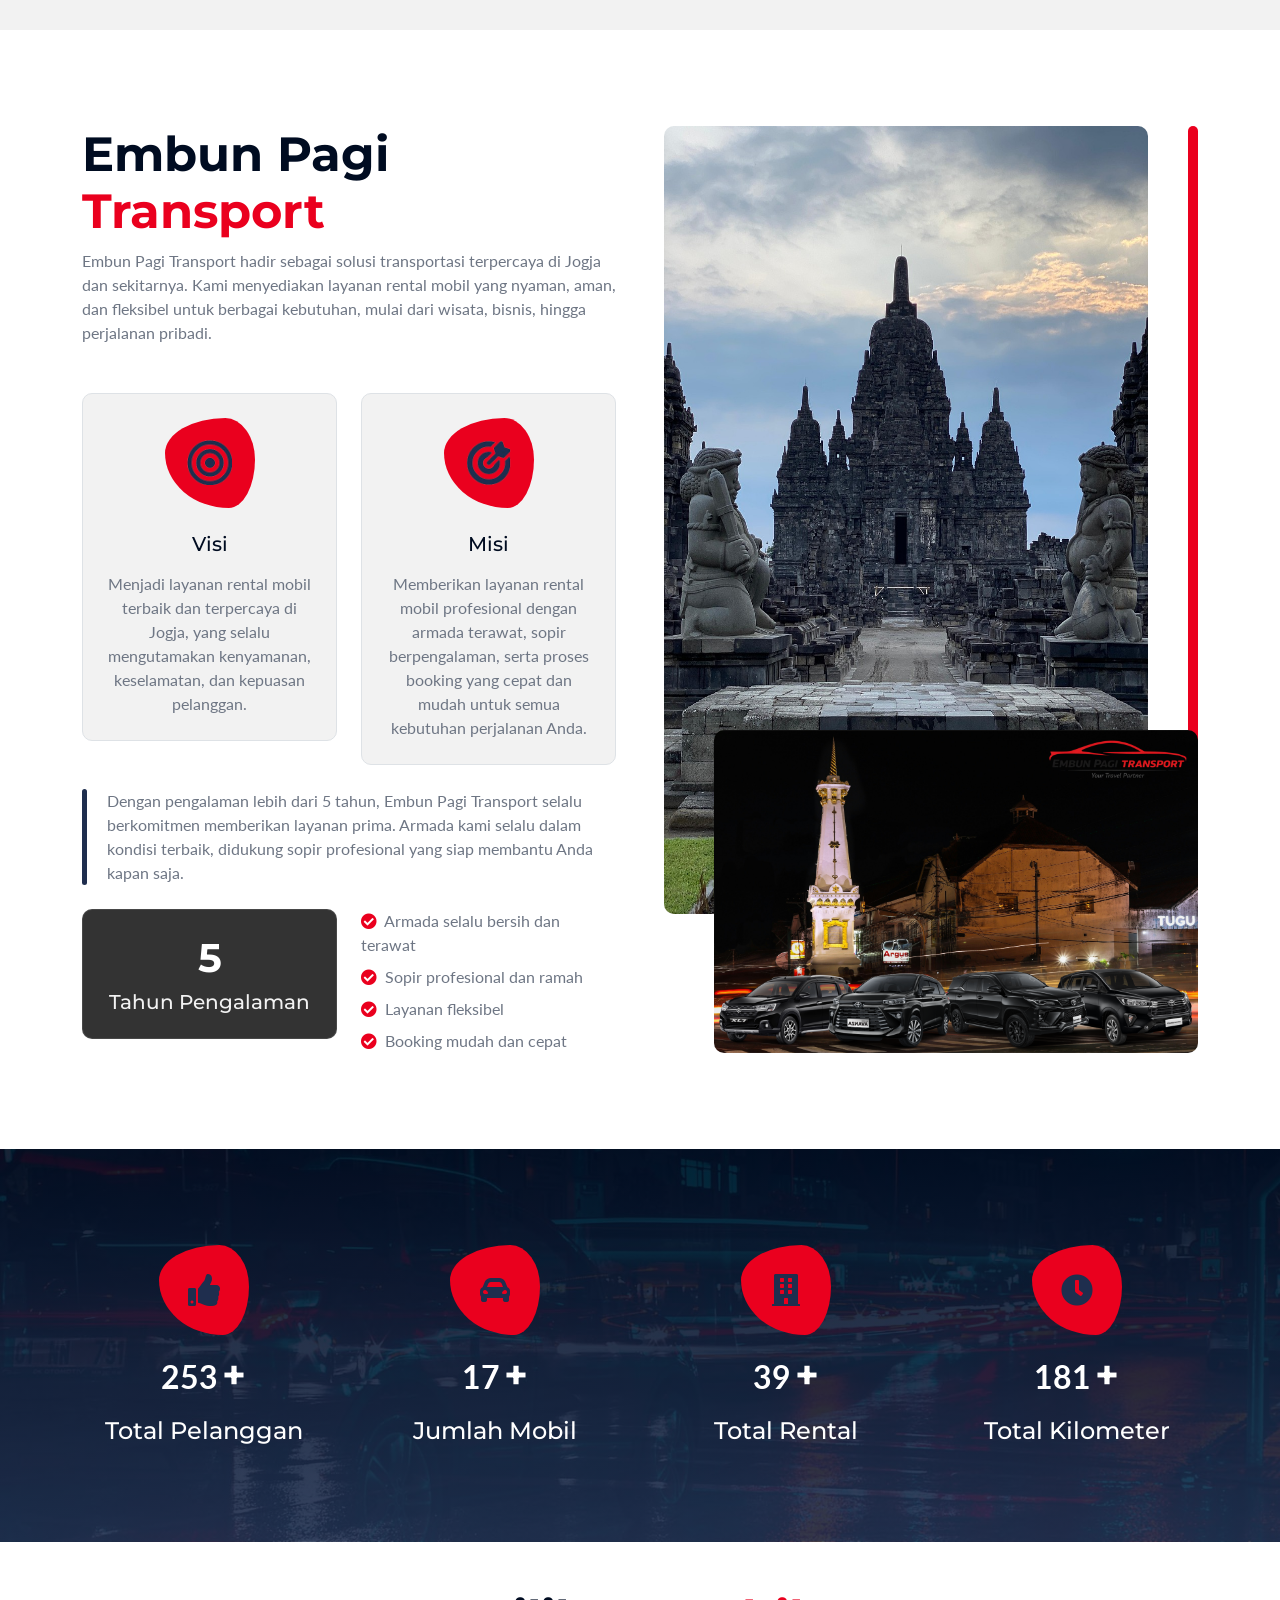
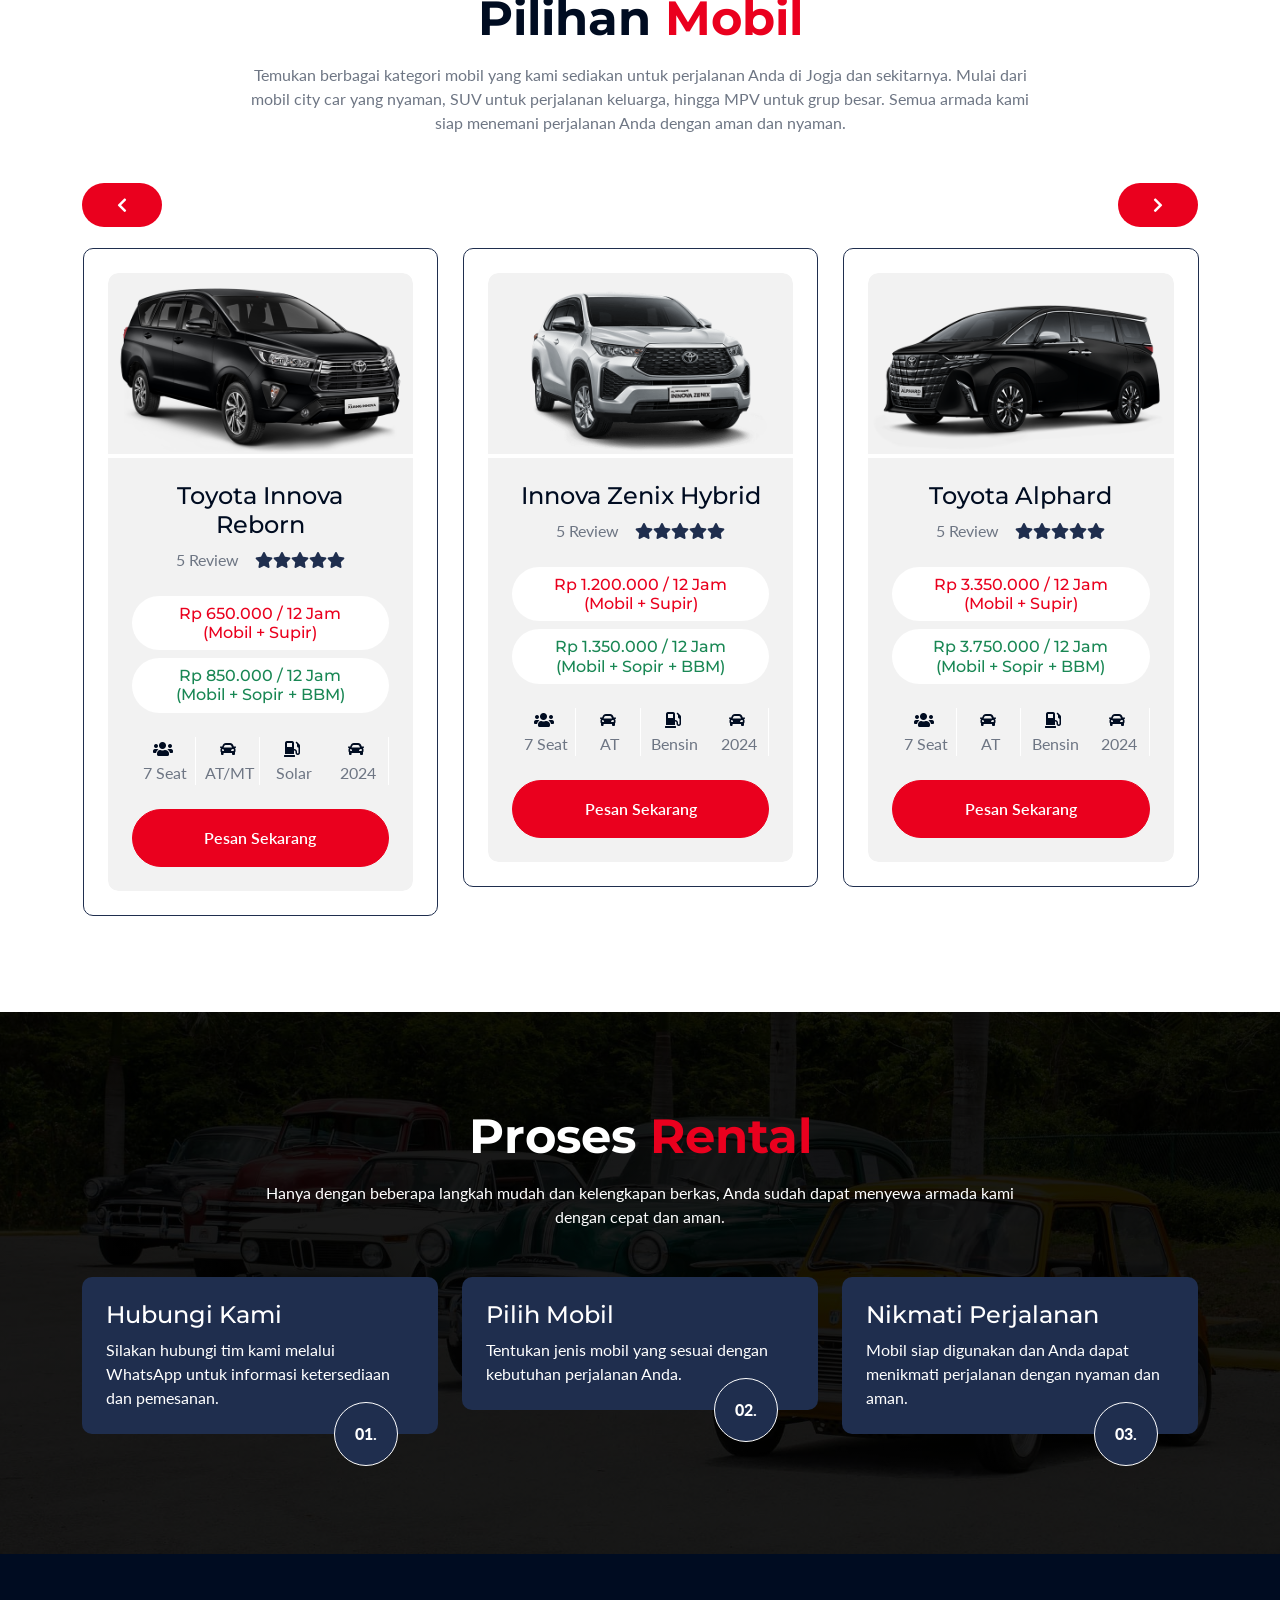
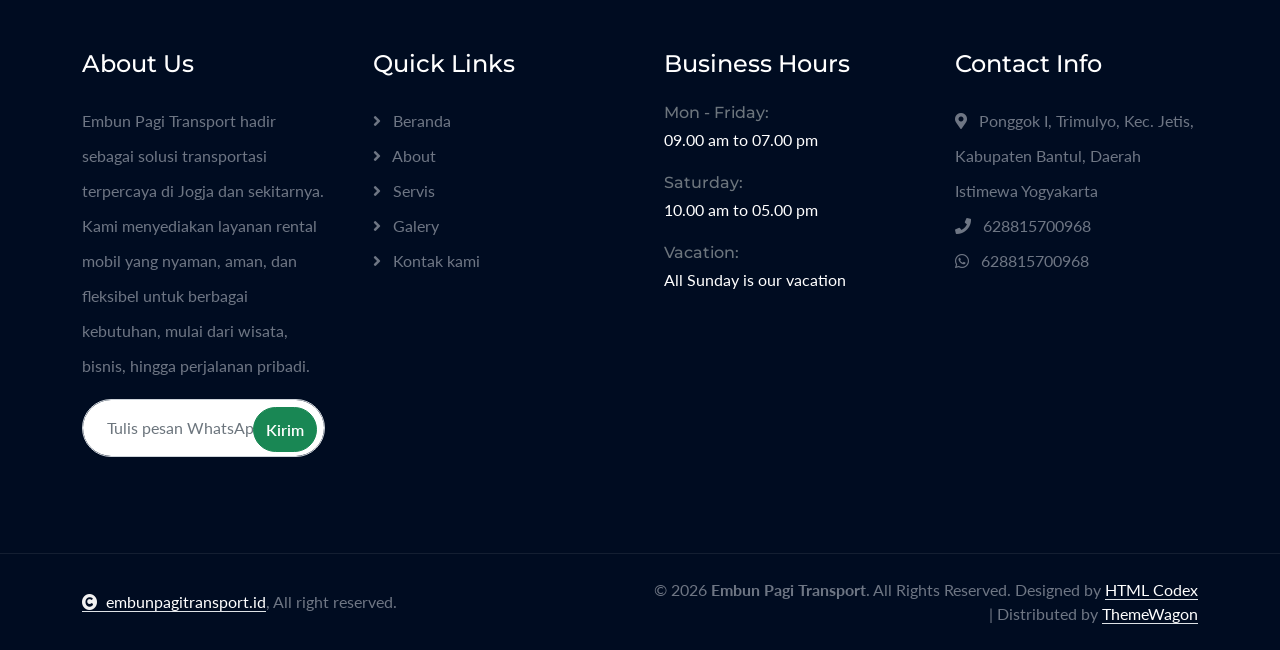
==== commit 49724c87: "Hotfix" ====
--- a/index.html
+++ b/index.html
@@ -873,7 +873,7 @@
                             </div>
                         </div>
                     </div>
-                     <div class="categories-item p-4">
+                    <div class="categories-item p-4">
                         <div class="categories-item-inner">
                             <div class="categories-img rounded-top">
                                 <img src="assets/hiace-commuter.png" class="img-fluid w-100 rounded-top" alt="">
@@ -953,7 +953,6 @@
                                     </div>
                                     <div class="col-3 border-end border-white">
                                         <i class="fa fa-car text-dark"></i><br><span class="text-body ms-1">2024</span>
-                                    </div>
                                     </div>
                                 </div>
                                 <a href="https://wa.me/628815700968?text=Halo%20saya%20tertarik%20untuk%20menyewa%20mobil%20Toyota Hiace.%20Boleh%20info%20lebih%20lanjut%3F" target="_blank" class="btn btn-primary rounded-pill d-flex justify-content-center py-3">Pesan Sekarang</a>
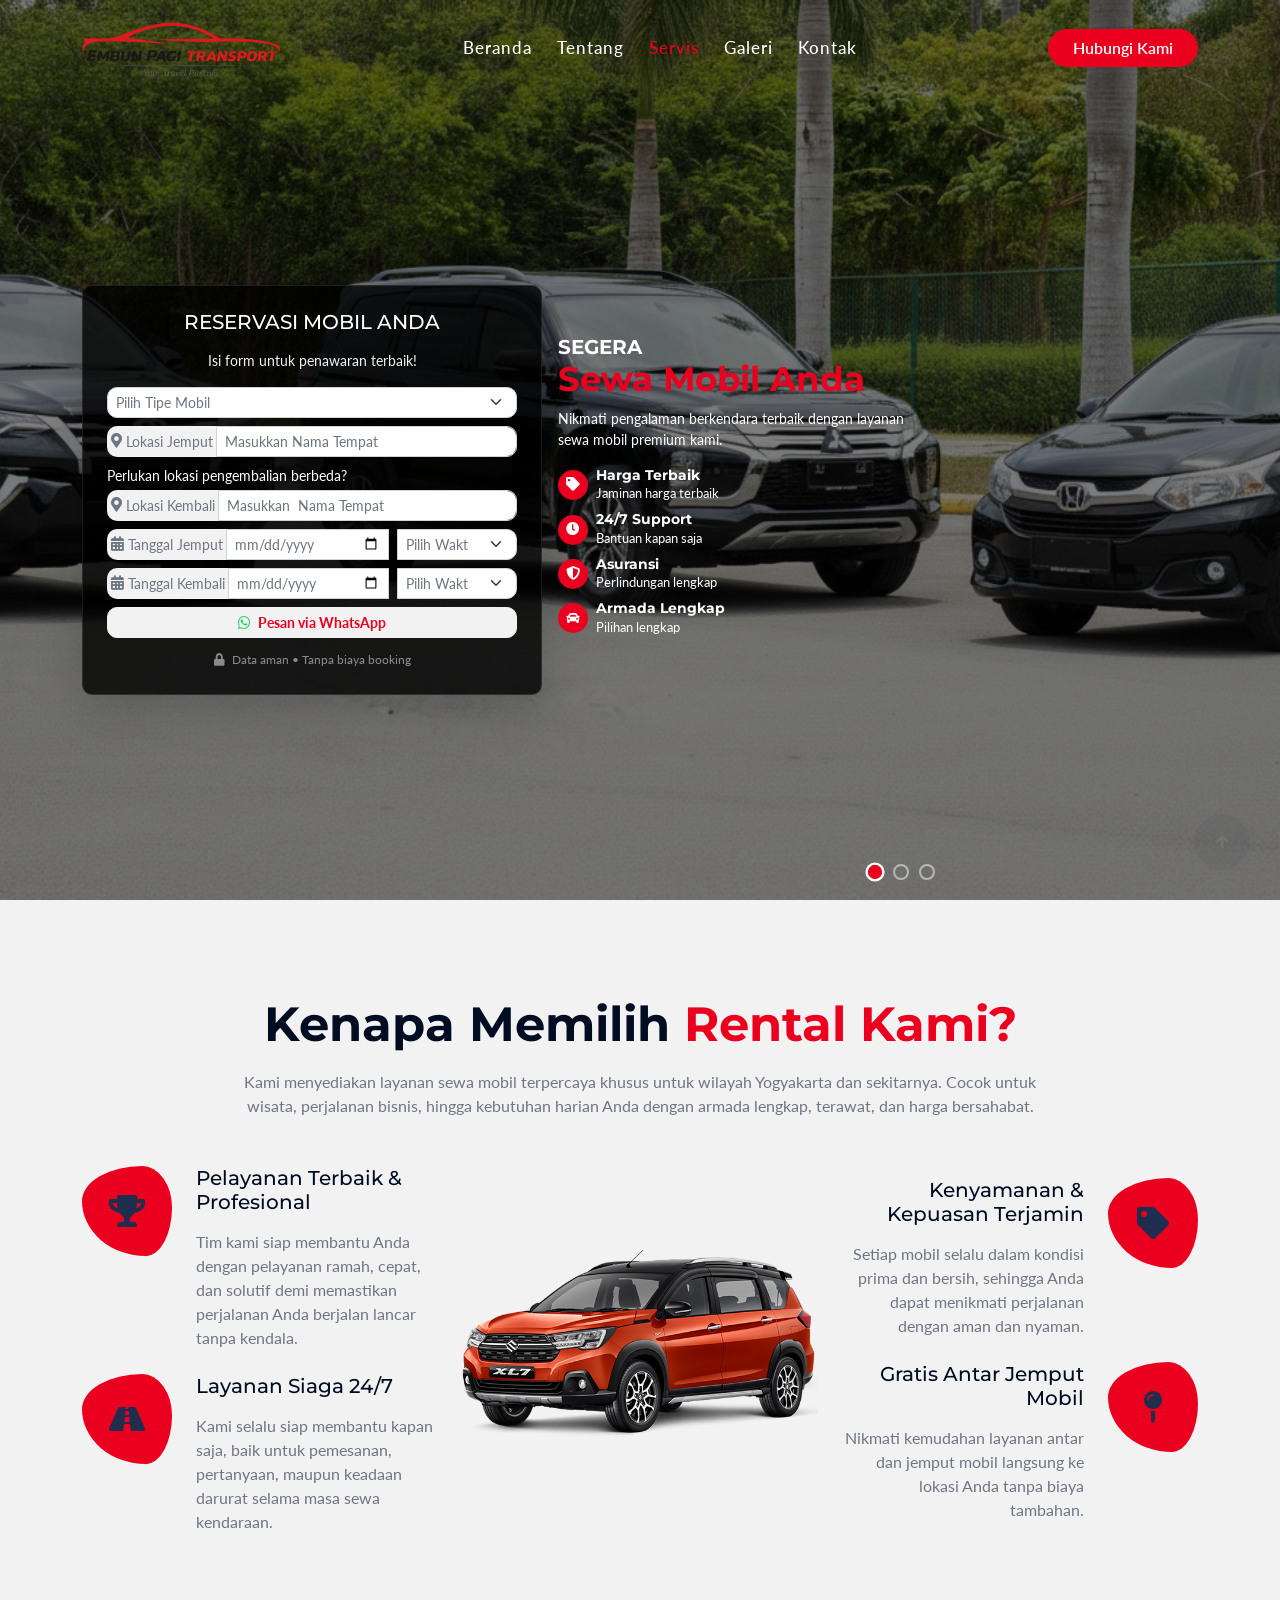
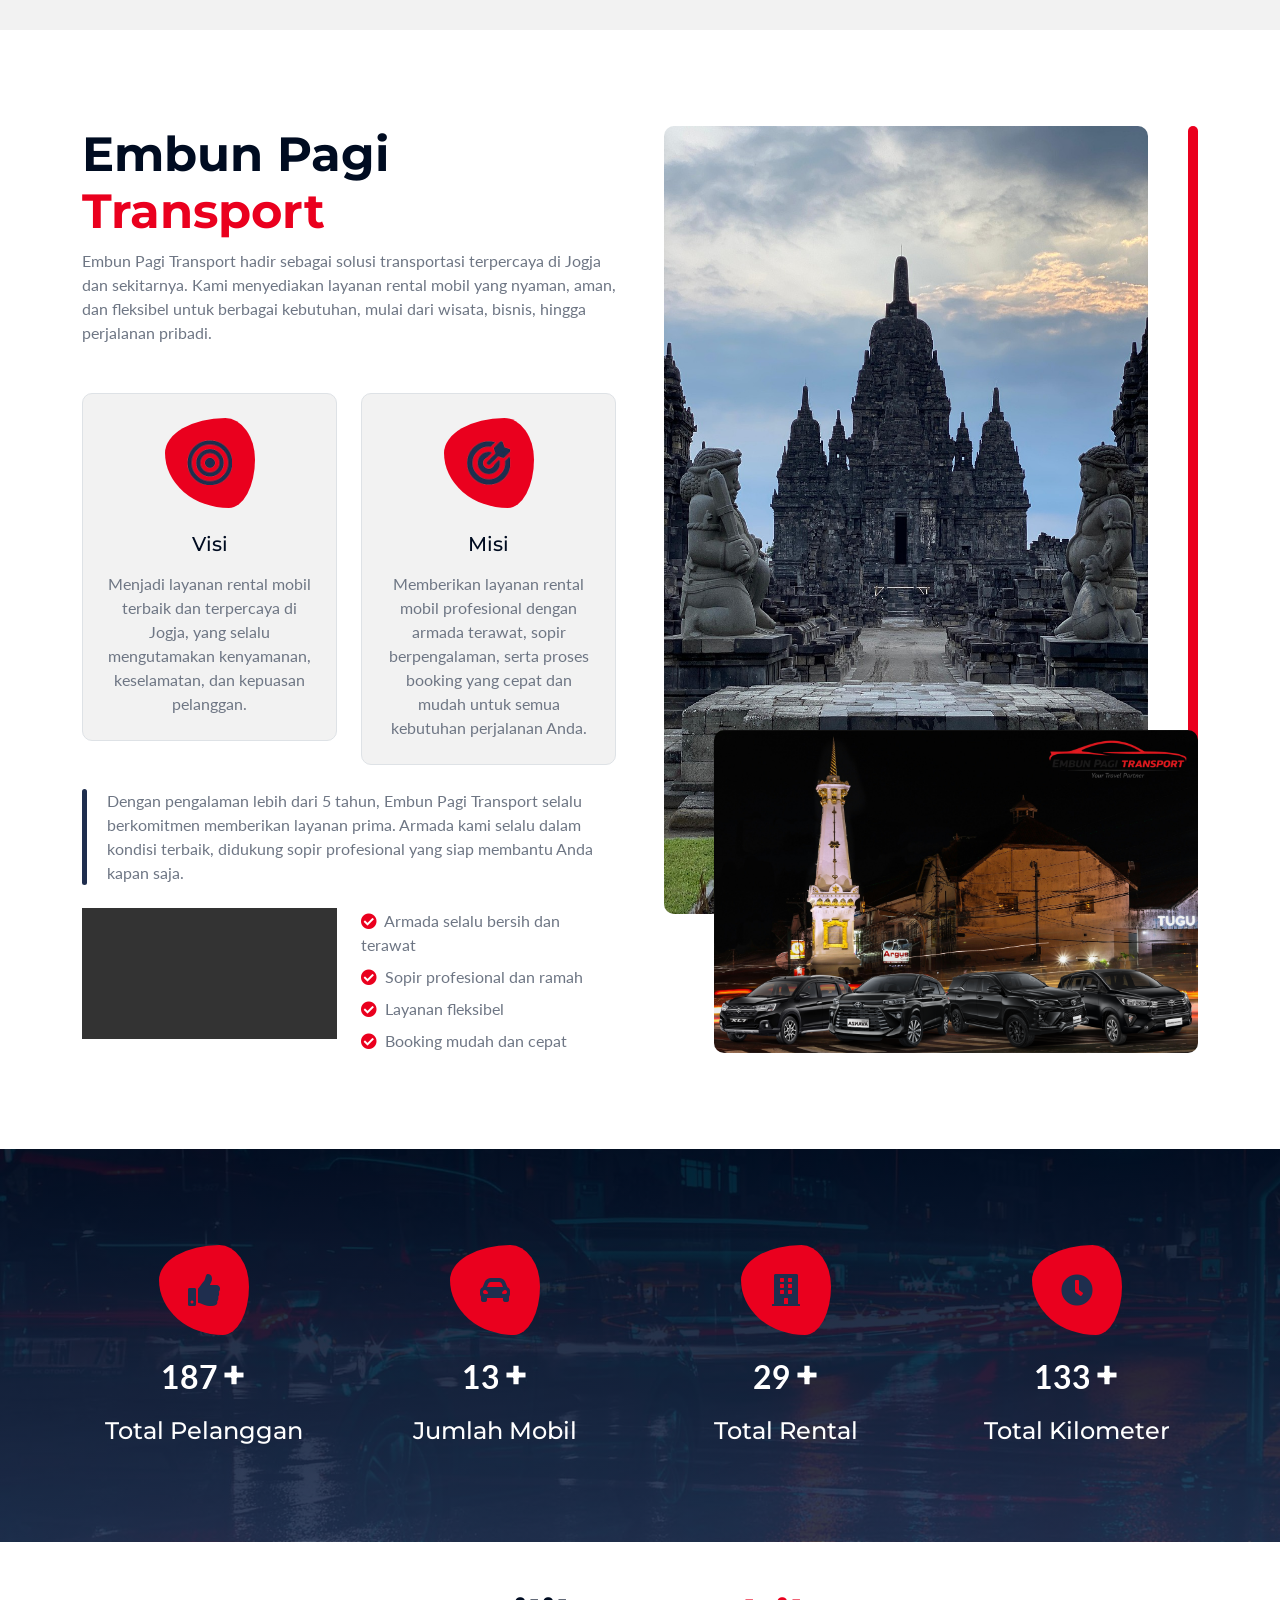
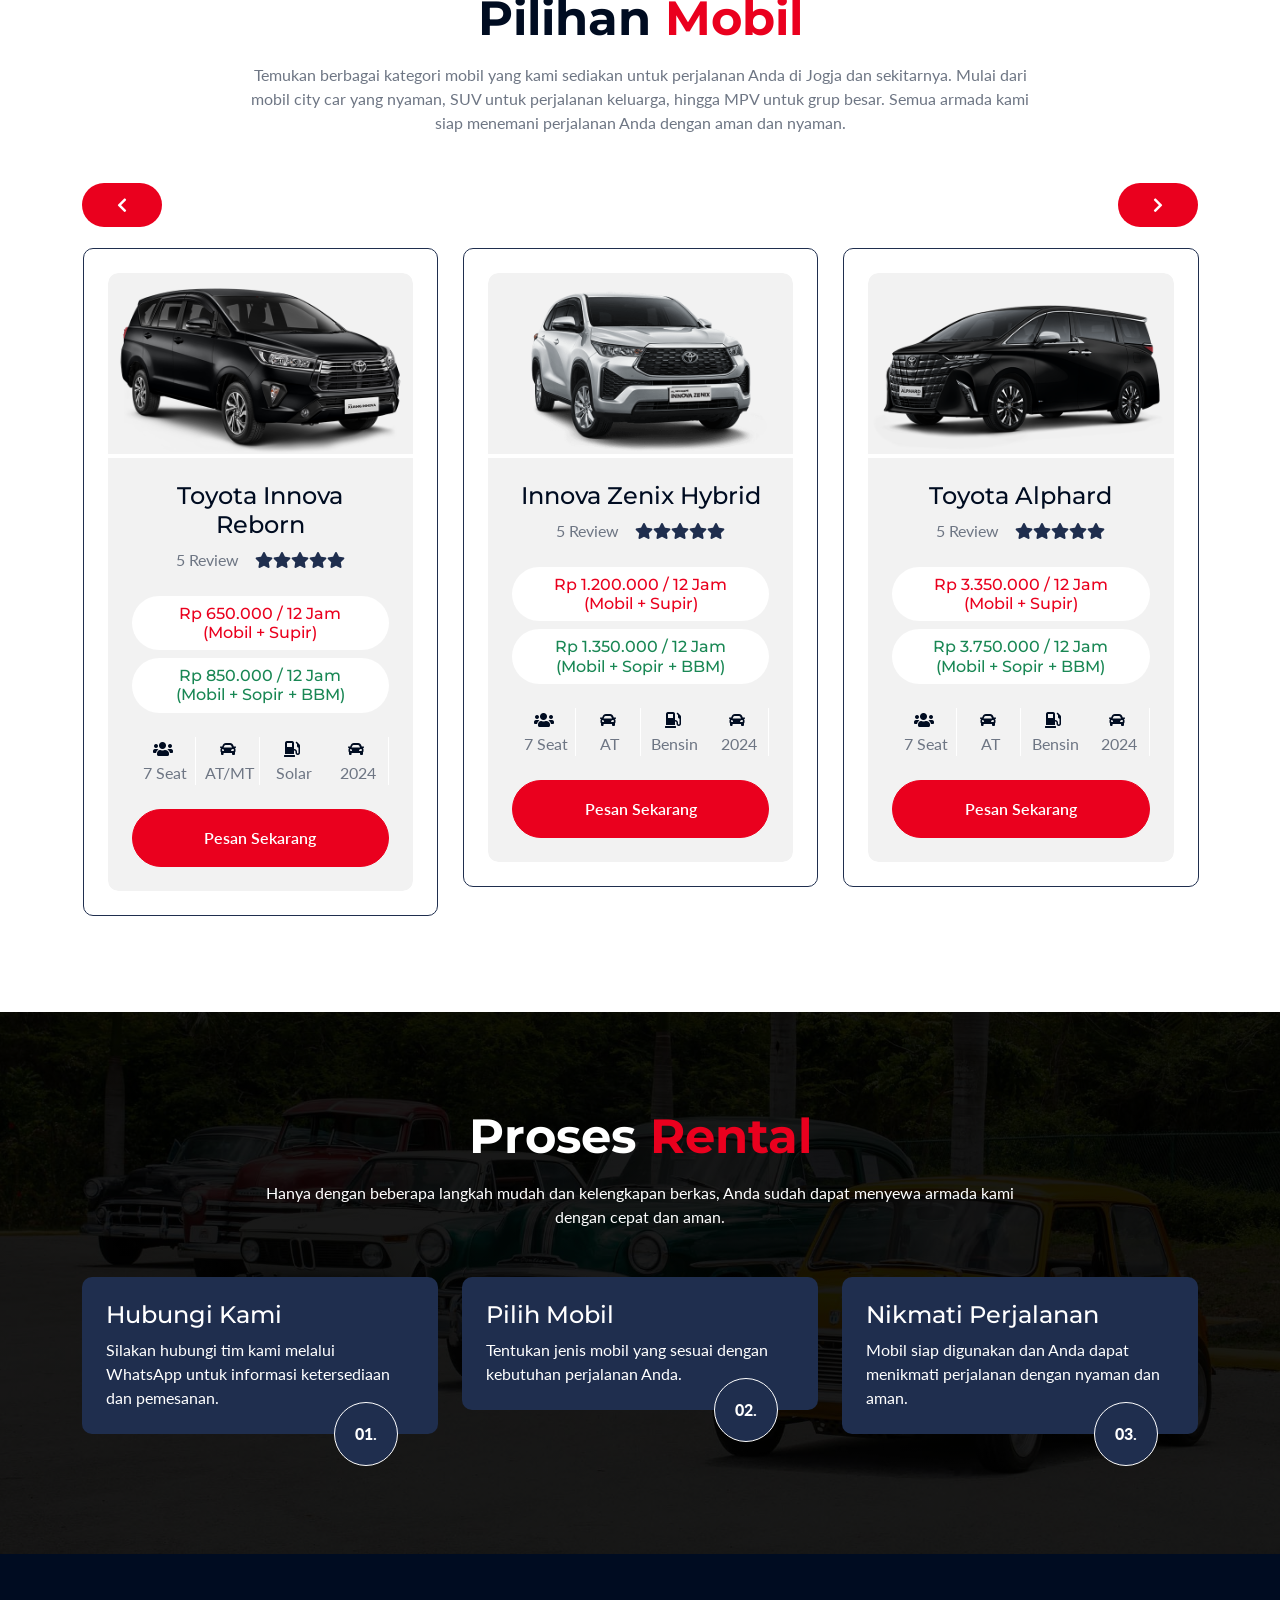
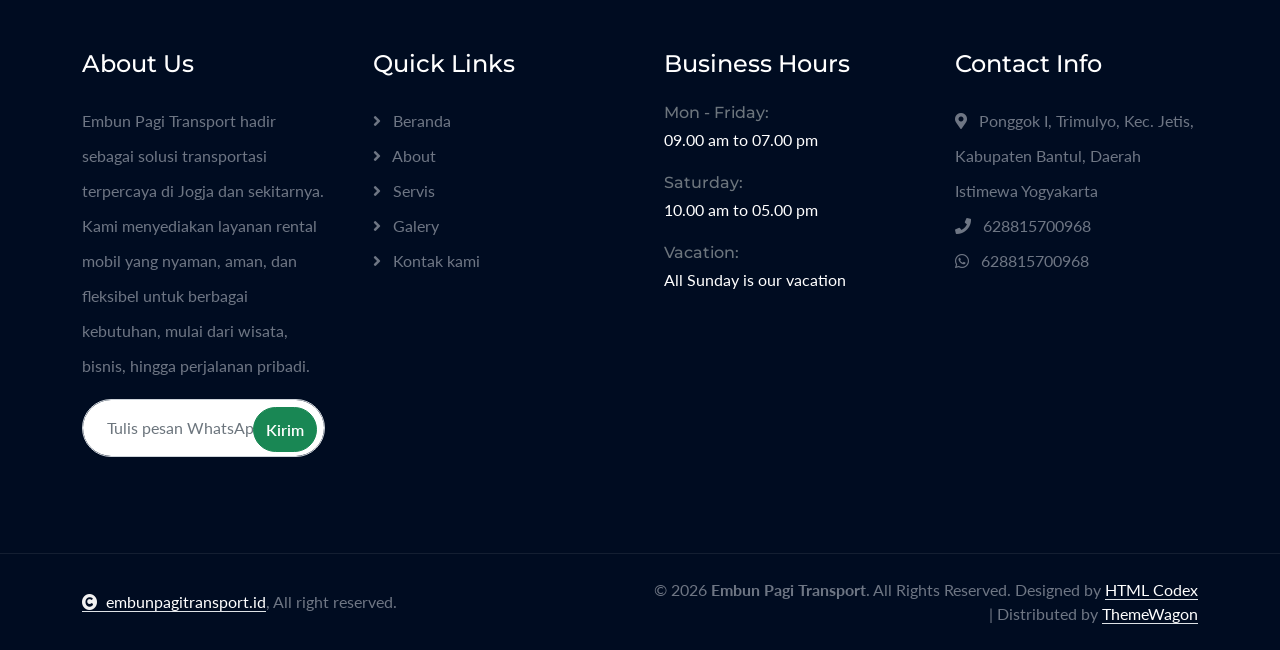
==== commit 2f58b57f: "adding meta tag google analytics" ====
--- a/index.html
+++ b/index.html
@@ -6,8 +6,18 @@
         <title>Embun Pagi Transport - Spesialis Rental Mobil Area Jogja</title>
         <link rel="icon" type="image/png" href="assets/logo.png">
         <meta content="width=device-width, initial-scale=1.0" name="viewport">
-        <meta content="" name="keywords">
-        <meta content="" name="description">
+        <meta name="keywords" content="rental mobil jogja, sewa mobil jogja, transport jogja, rental murah jogja">
+        <meta name="description" content="Embun Pagi Transport menyediakan jasa rental mobil di Jogja dengan harga terjangkau, driver profesional, dan layanan 24 jam.">
+
+        <!-- Google tag (gtag.js) -->
+        <script async src="https://www.googletagmanager.com/gtag/js?id=AW-18127509483"></script>
+        <script>
+            window.dataLayer = window.dataLayer || [];
+            function gtag(){dataLayer.push(arguments);}
+            gtag('js', new Date());
+
+            gtag('config', 'AW-18127509483');
+        </script>
 
         <!-- Google Web Fonts -->
         <link rel="preconnect" href="https://fonts.googleapis.com">
